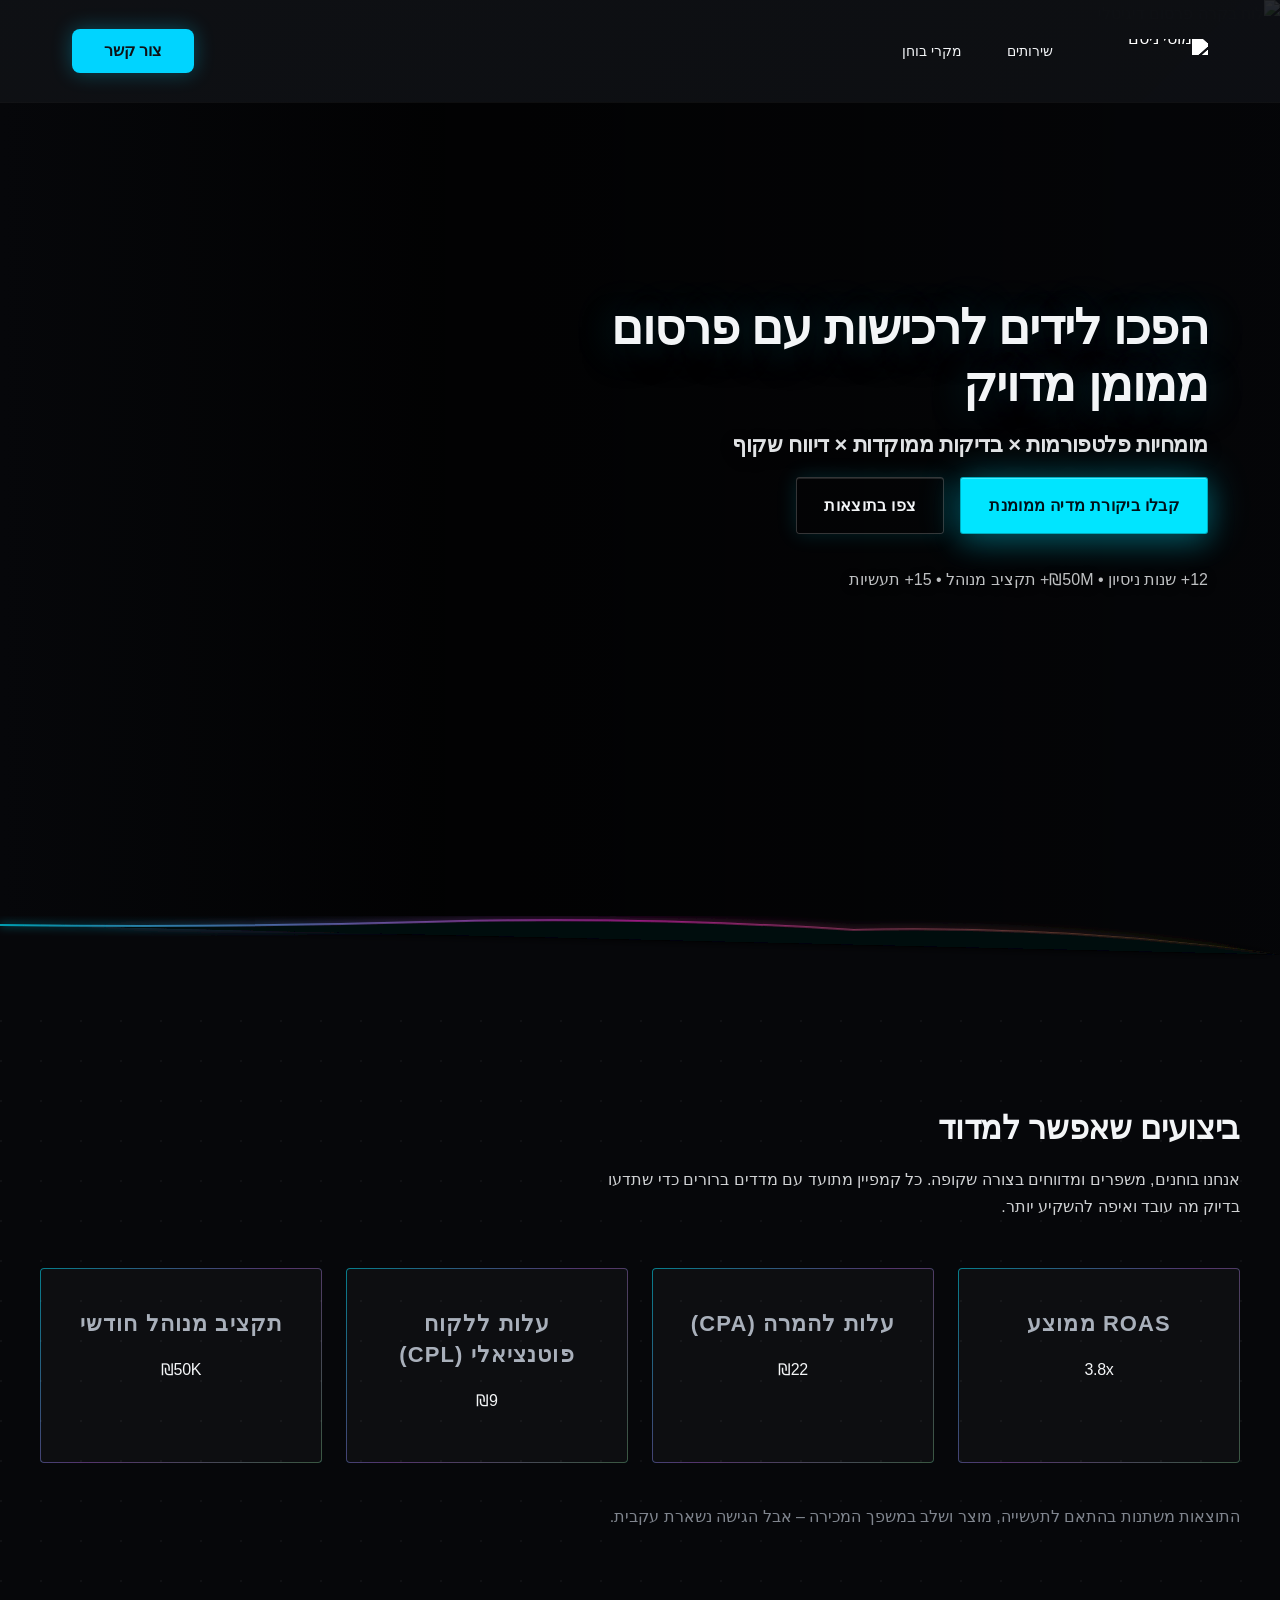
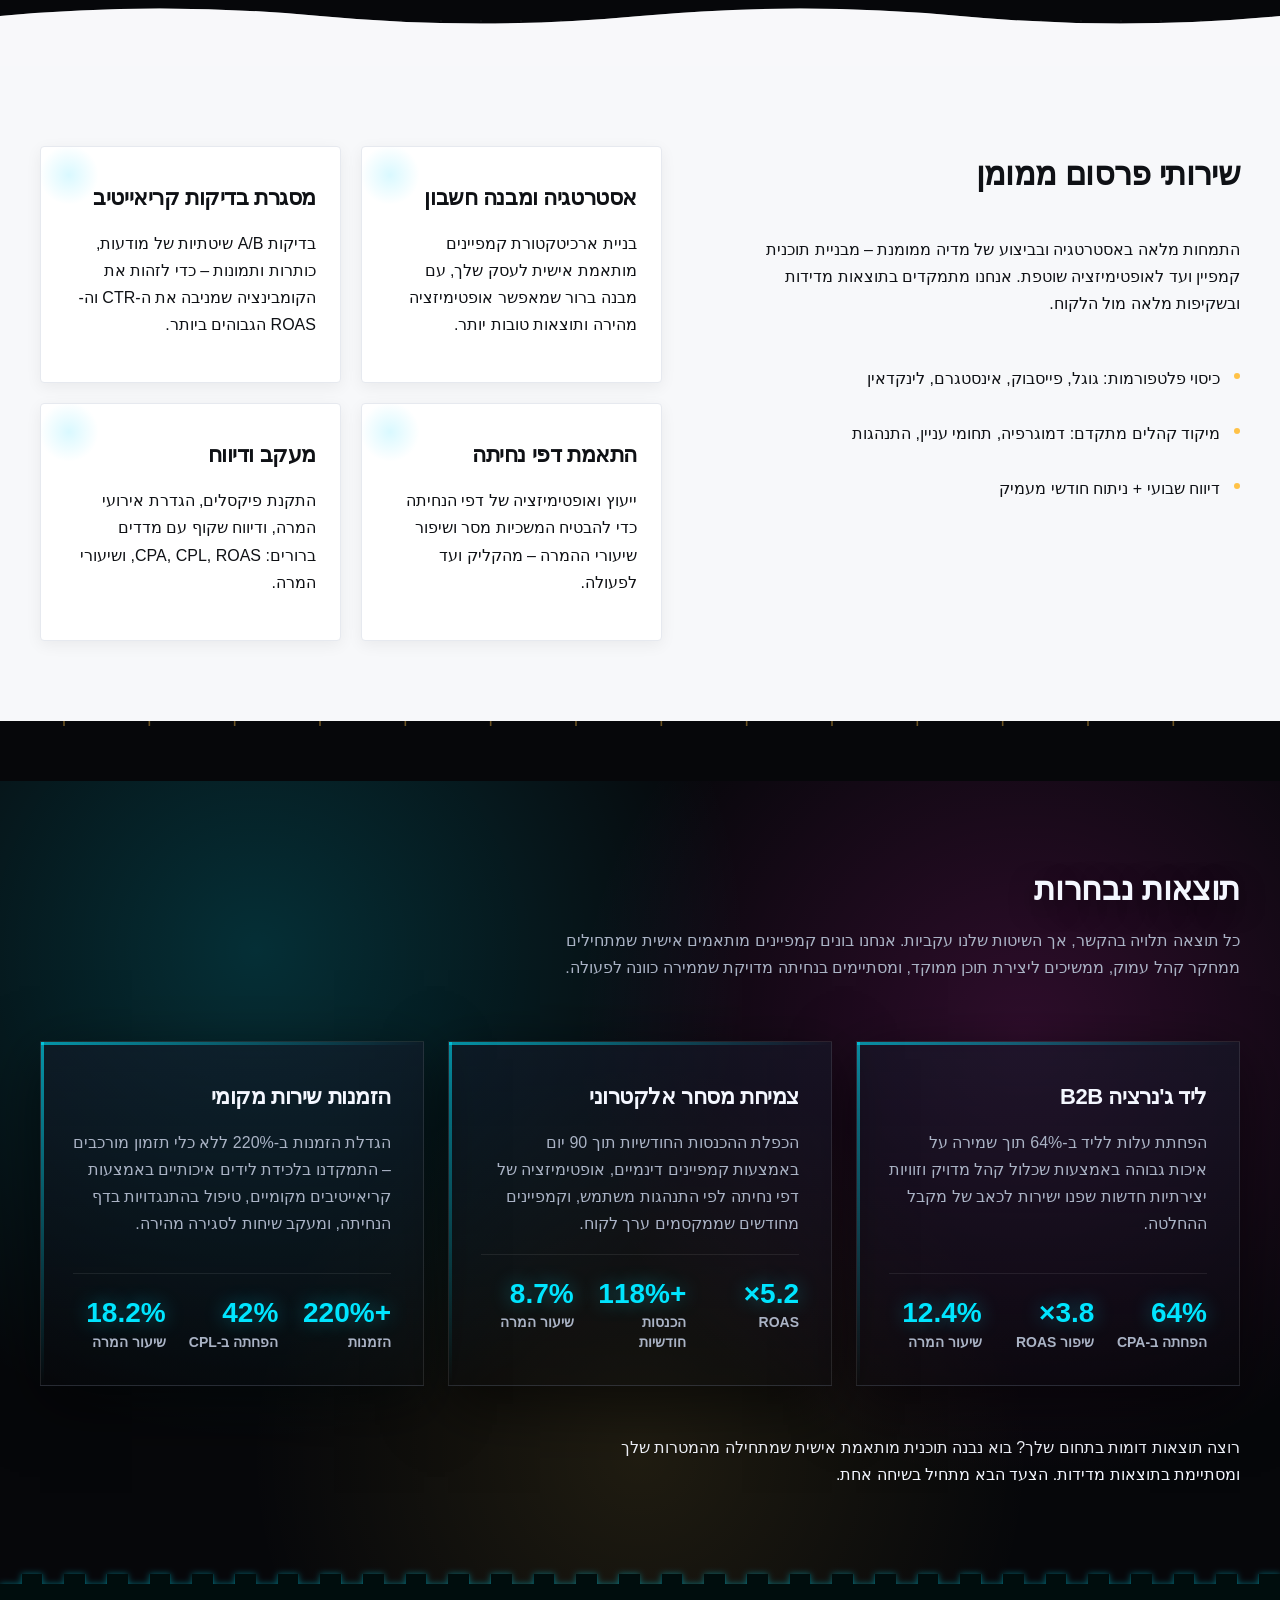
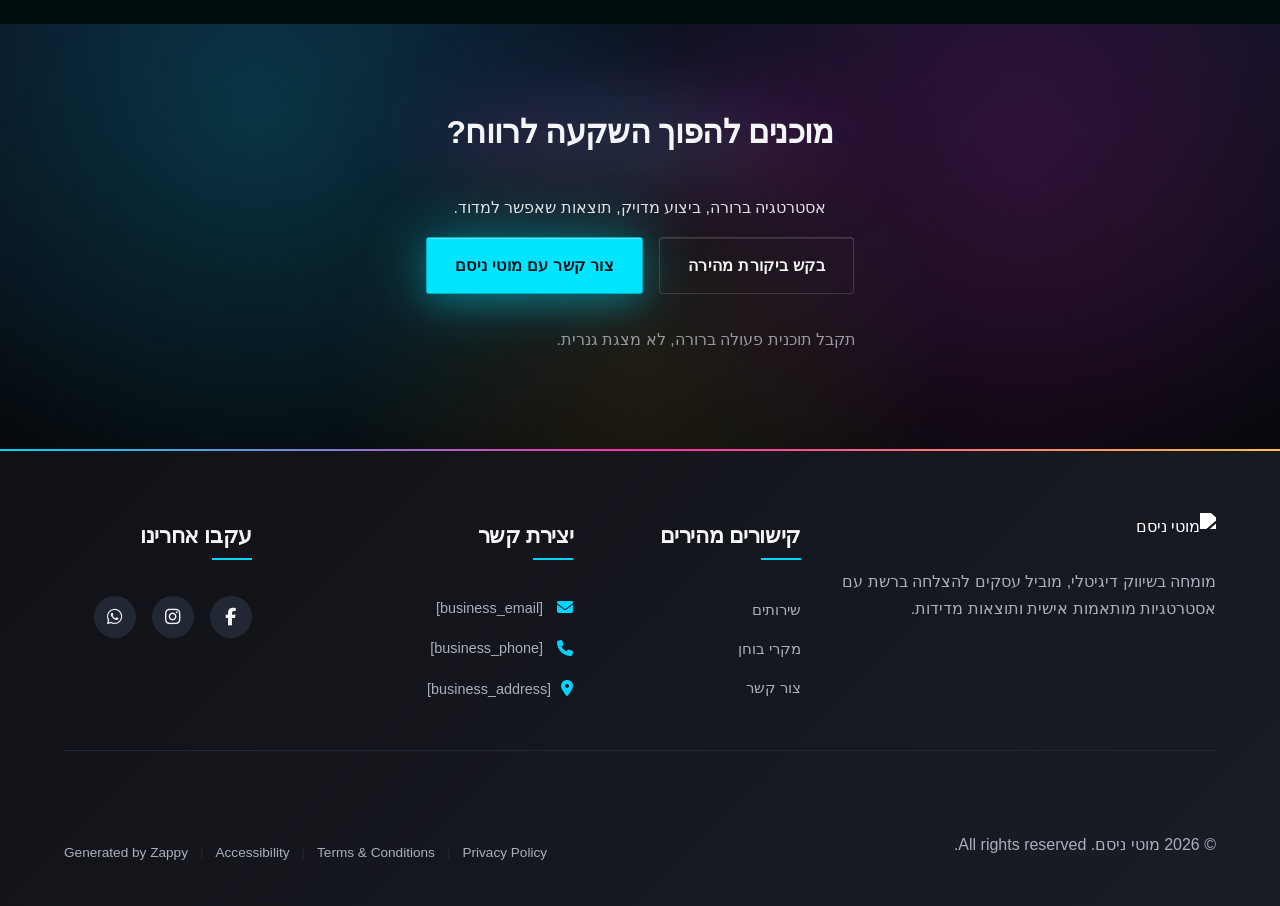
==== index.html @ 0c42daea "Initial website commit" ====
<!DOCTYPE html>
<html lang="he" dir="rtl">
<head>
    <meta charset="UTF-8">
    <meta name="viewport" content="width=device-width, initial-scale=1.0">
    <meta name="robots" content="index, follow">
    <title>פרסום ממומן שמניב תוצאות לעסקים — מוטי ניסם</title>
    <meta name="description" content="מוטי ניסם מתמחה בשירותי פרסום ממומן לעסקים קטנים ובינוניים. קמפיינים דיגיטליים אפקטיביים שמגיעים לקהל היעד שלך ומניבים החזר השקעה מדיד.">
    <meta name="keywords" content="פרסום ממומן לעסקים קטנים ובינוניים, שירותי פרסום ממומן בישראל, עסקים, שיווק דיגיטלי לעסקים, קמפיינים ממומנים">
    
    <!-- Zappy Analytics -->
<script>
(function() {
  'use strict';
  
  // Configuration
  var config = {
    websiteId: 'acfc182a-7763-4c0f-8eba-aeacb9b62d09',
    apiUrl: 'https://api.zappy5.com/api/analytics/track',
    sessionDuration: 30 * 60 * 1000, // 30 minutes
    visitorDuration: 30 * 24 * 60 * 60 * 1000, // 30 days
    trackPageViews: true,
    trackClicks: true,
    trackFormSubmissions: true
  };
  
  // Generate or retrieve persistent visitor ID (30 days)
  function getVisitorId() {
    var visitorKey = 'zappy_visitor_' + config.websiteId;
    var visitor = null;
    
    try {
      visitor = localStorage.getItem(visitorKey);
      if (visitor) {
        var visitorData = JSON.parse(visitor);
        var now = Date.now();
        
        // Check if visitor ID is still valid (30 days)
        if (now - visitorData.created < config.visitorDuration) {
          // Update last seen timestamp
          visitorData.lastSeen = now;
          localStorage.setItem(visitorKey, JSON.stringify(visitorData));
          return visitorData.id;
        }
      }
    } catch (e) {
      console.warn('Zappy Analytics: LocalStorage not available');
    }
    
    // Generate new visitor ID
    var newVisitorId = 'zv_' + Date.now() + '_' + Math.random().toString(36).substr(2, 9);
    
    try {
      localStorage.setItem(visitorKey, JSON.stringify({
        id: newVisitorId,
        created: Date.now(),
        lastSeen: Date.now()
      }));
    } catch (e) {
      // Continue without local storage
    }
    
    return newVisitorId;
  }
  
  // Generate or retrieve session ID (30 minutes)
  function getSessionId() {
    var sessionKey = 'zappy_session_' + config.websiteId;
    var session = null;
    
    try {
      session = sessionStorage.getItem(sessionKey);
      if (session) {
        var sessionData = JSON.parse(session);
        var now = Date.now();
        
        // Check if session is still valid
        if (now - sessionData.timestamp < config.sessionDuration) {
          // Update timestamp
          sessionData.timestamp = now;
          sessionStorage.setItem(sessionKey, JSON.stringify(sessionData));
          return sessionData.id;
        }
      }
    } catch (e) {
      console.warn('Zappy Analytics: SessionStorage not available');
    }
    
    // Generate new session ID
    var newSessionId = 'zs_' + Date.now() + '_' + Math.random().toString(36).substr(2, 9);
    
    try {
      sessionStorage.setItem(sessionKey, JSON.stringify({
        id: newSessionId,
        timestamp: Date.now()
      }));
    } catch (e) {
      // Continue without session storage
    }
    
    return newSessionId;
  }
  
  var visitorId = getVisitorId();
  var sessionId = getSessionId();
  
  // Track an event
  function trackEvent(eventType, data) {
    data = data || {};
    
    var eventData = {
      website_id: config.websiteId,
      event_type: eventType,
      page_path: window.location.pathname,
      referrer: document.referrer || 'direct',
      visitor_id: visitorId,
      session_id: sessionId,
      metadata: data
    };
    
    // Use sendBeacon if available (better for page unload events)
    if (navigator.sendBeacon) {
      var blob = new Blob([JSON.stringify(eventData)], { type: 'application/json' });
      navigator.sendBeacon(config.apiUrl, blob);
    } else {
      // Fallback to fetch
      fetch(config.apiUrl, {
        method: 'POST',
        headers: {
          'Content-Type': 'application/json'
        },
        body: JSON.stringify(eventData),
        keepalive: true
      }).catch(function(error) {
        console.warn('Zappy Analytics: Failed to track event', error);
      });
    }
  }
  
  // Track page view
  if (config.trackPageViews) {
    trackEvent('pageview', {
      title: document.title,
      url: window.location.href
    });
  }
  
  // Track clicks on important elements
  if (config.trackClicks) {
    document.addEventListener('click', function(e) {
      var target = e.target;
      
      // Track button clicks (counted as actions)
      if (target.tagName === 'BUTTON' || target.closest('button')) {
        var button = target.tagName === 'BUTTON' ? target : target.closest('button');
        trackEvent('click', {
          element: 'button',
          text: button.textContent.trim().substring(0, 100),
          id: button.id || null,
          class: button.className || null
        });
      }
      
      // Track link clicks (navigation - not counted as actions)
      else if (target.tagName === 'A' || target.closest('a')) {
        var link = target.tagName === 'A' ? target : target.closest('a');
        trackEvent('navigation', {
          element: 'link',
          text: link.textContent.trim().substring(0, 100),
          href: link.href,
          external: link.hostname !== window.location.hostname
        });
      }
    }, true);
  }
  
  // Track form submissions
  if (config.trackFormSubmissions) {
    document.addEventListener('submit', function(e) {
      var form = e.target;
      
      trackEvent('form_submit', {
        form_id: form.id || null,
        form_name: form.name || null,
        form_action: form.action || null,
        form_method: form.method || 'GET'
      });
    }, true);
  }
  
  // Track time on page (send on page unload)
  var pageLoadTime = Date.now();
  
  window.addEventListener('beforeunload', function() {
    var timeOnPage = Math.floor((Date.now() - pageLoadTime) / 1000); // in seconds
    
    trackEvent('page_unload', {
      time_on_page: timeOnPage,
      page_path: window.location.pathname
    });
  });
  
  // Expose tracking function globally for custom events
  window.zappyAnalytics = {
    track: trackEvent,
    getVisitorId: function() { return visitorId; },
    getSessionId: function() { return sessionId; }
  };
  
})();
</script>
<!-- End Zappy Analytics -->
    <meta property="og:title" content="פרסום ממומן שמניב תוצאות לעסקים — מוטי ניסם">
  <meta property="og:description" content="מוטי ניסם מתמחה בשירותי פרסום ממומן לעסקים קטנים ובינוניים. קמפיינים דיגיטליים אפקטיביים שמגיעים לקהל היעד שלך ומניבים החזר השקעה מדיד.">
  <meta property="og:type" content="website">
  <meta property="og:locale" content="he_IL">
  
  <meta name="twitter:card" content="summary_large_image">
  <meta name="twitter:title" content="פרסום ממומן שמניב תוצאות לעסקים — מוטי ניסם">
  <meta name="twitter:description" content="מוטי ניסם מתמחה בשירותי פרסום ממומן לעסקים קטנים ובינוניים. קמפיינים דיגיטליים אפקטיביים שמגיעים לקהל היעד שלך ומניבים החזר השקעה מדיד.">
  
  <link rel="stylesheet" href="https://cdnjs.cloudflare.com/ajax/libs/font-awesome/6.4.0/css/all.min.css">

    <!-- Favicons -->
    <link rel="icon" type="image/x-icon" href="/assets/favicon.ico">
    <link rel="icon" type="image/png" sizes="16x16" href="/assets/favicon-16x16.png">
    <link rel="icon" type="image/png" sizes="32x32" href="/assets/favicon-32x32.png">
    <link rel="icon" type="image/png" sizes="48x48" href="/assets/favicon-48x48.png">
    <link rel="icon" type="image/png" sizes="192x192" href="/assets/favicon-192x192.png">
    <link rel="icon" type="image/png" sizes="512x512" href="/assets/favicon-512x512.png">
    <link rel="apple-touch-icon" href="/assets/apple-touch-icon.png">
    <!-- Cookie Consent -->
    <link rel="stylesheet" href="https://cdn.jsdelivr.net/npm/vanilla-cookieconsent@3/dist/cookieconsent.css">
    <script src="https://cdn.jsdelivr.net/npm/vanilla-cookieconsent@3/dist/cookieconsent.umd.js"></script>
    <!-- Mickidum Accessibility Toolbar -->
    <script src="https://cdn.jsdelivr.net/gh/mickidum/acc_toolbar/acctoolbar/acctoolbar.min.js"></script>
    <link rel="stylesheet" href="/styles.css">

    <style id="zappy-dropdown-submenu-styles">
      /* ========== DESKTOP DROPDOWN SUBMENU STYLES ========== */
      /* Base styles for dropdown submenus - parent must be positioned */
      .nav-menu li:has(.sub-menu), nav li:has(.sub-menu), .navbar li:has(.sub-menu), #navMenu li:has(.sub-menu) { position: relative; }
      /* Submenu base - hidden by default */
      .nav-menu .sub-menu, nav .sub-menu, .navbar .sub-menu, #navMenu .sub-menu { display: block !important; position: absolute !important; top: 100%; left: 0; min-width: 220px; background: white; border-radius: 8px; box-shadow: 0 8px 25px rgba(0,0,0,0.15); padding: 8px 0; opacity: 0; visibility: hidden; transform: translateY(10px); transition: all 0.3s ease; z-index: 1000; list-style: none; pointer-events: none; }
      /* CRITICAL: Desktop hover styles to show dropdown */
      .nav-menu li:hover > .sub-menu, nav li:hover > .sub-menu, .navbar li:hover > .sub-menu, #navMenu li:hover > .sub-menu { opacity: 1 !important; visibility: visible !important; transform: translateY(0) !important; pointer-events: auto !important; }
      /* Submenu item styling */
      .sub-menu li { list-style: none; margin: 0; padding: 0; }
      .sub-menu a { display: block !important; padding: 10px 16px !important; color: #333 !important; font-weight: 500; text-decoration: none; white-space: nowrap; transition: background-color 0.2s; }
      .sub-menu a:hover { background-color: #f5f5f5; }
      /* RTL (Hebrew/Arabic) dropdown positioning */
      [dir="rtl"] .nav-menu .sub-menu, [dir="rtl"] nav .sub-menu, [dir="rtl"] .navbar .sub-menu, html[lang="he"] .nav-menu .sub-menu, html[lang="he"] nav .sub-menu, html[lang="he"] .navbar .sub-menu, html[lang="ar"] .nav-menu .sub-menu, html[lang="ar"] nav .sub-menu, html[lang="ar"] .navbar .sub-menu { left: auto !important; right: 0 !important; }
      /* Hide empty dropdown menus */
      .sub-menu:empty, .sub-menu:not(:has(li:not(.zappy-hidden-menu-item))), .sub-menu:not(:has(li)) { display: none !important; opacity: 0 !important; visibility: hidden !important; pointer-events: none !important; }
      /* Desktop: show submenu on Menu Group hover */
      li:has(.menu-group-title):hover > .sub-menu { opacity: 1 !important; visibility: visible !important; transform: translateY(0) !important; pointer-events: auto !important; }
      /* Menu Group title styling */
      .nav-menu > li > .menu-group-title, #navMenu > li > .menu-group-title { display: inline-block; padding: 0.5rem 1rem; cursor: default; user-select: none; }
      
      /* ========== MOBILE SUBMENU STYLES ========== */
      @media (max-width: 768px) {
        .nav-menu .sub-menu, nav .sub-menu, .navbar .sub-menu, #navMenu .sub-menu { position: static !important; transform: none !important; box-shadow: none !important; background: transparent !important; max-height: 0; overflow: hidden; opacity: 0; visibility: hidden; transition: max-height 0.3s ease, opacity 0.3s ease; padding: 0 !important; border-radius: 0 !important; }
        .sub-menu.mobile-expanded { max-height: 500px !important; opacity: 1 !important; visibility: visible !important; padding: 8px 0 8px 16px !important; }
        [dir="rtl"] .sub-menu.mobile-expanded, html[lang="he"] .sub-menu.mobile-expanded { padding: 8px 16px 8px 0 !important; }
        /* Disable hover behavior on mobile */
        .nav-menu li:hover > .sub-menu, nav li:hover > .sub-menu, .navbar li:hover > .sub-menu, #navMenu li:hover > .sub-menu { opacity: 0; visibility: hidden; pointer-events: none; }
        .nav-menu li > .sub-menu.mobile-expanded, nav li > .sub-menu.mobile-expanded, .navbar li > .sub-menu.mobile-expanded, #navMenu li > .sub-menu.mobile-expanded { opacity: 1 !important; visibility: visible !important; pointer-events: auto !important; }
        .nav-menu li:has(.sub-menu), nav li:has(.sub-menu), .navbar li:has(.sub-menu), #navMenu li:has(.sub-menu) { display: flex !important; flex-wrap: wrap !important; align-items: center !important; position: relative !important; min-height: 44px !important; }
        .nav-menu li:has(.sub-menu) > a, nav li:has(.sub-menu) > a, .navbar li:has(.sub-menu) > a, #navMenu li:has(.sub-menu) > a { flex: 1 !important; min-width: 0 !important; }
        .nav-menu li:has(.sub-menu) > .menu-group-title, nav li:has(.sub-menu) > .menu-group-title, .navbar li:has(.sub-menu) > .menu-group-title, #navMenu li:has(.sub-menu) > .menu-group-title { flex: 1 !important; min-width: 0 !important; padding: 0 !important; line-height: inherit !important; }
        .nav-menu li:has(.sub-menu) > .sub-menu, nav li:has(.sub-menu) > .sub-menu, .navbar li:has(.sub-menu) > .sub-menu, #navMenu li:has(.sub-menu) > .sub-menu { flex-basis: 100% !important; width: 100% !important; }
        .nav-menu li:has(.sub-menu) > a [class*="chevron"], .nav-menu li:has(.sub-menu) > a [class*="arrow"], .nav-menu li:has(.sub-menu) > a .fa-chevron-down, .nav-menu li:has(.sub-menu) > a .fa-angle-down, nav li:has(.sub-menu) > a [class*="chevron"], nav li:has(.sub-menu) > a [class*="arrow"], #navMenu li:has(.sub-menu) > a [class*="chevron"], #navMenu li:has(.sub-menu) > a [class*="arrow"] { display: none !important; visibility: hidden !important; }
        .mobile-submenu-toggle { display: flex !important; align-items: center !important; justify-content: center !important; width: 44px !important; height: auto !important; background: transparent !important; border: none !important; cursor: pointer !important; color: var(--text-dark) !important; position: static !important; flex-shrink: 0 !important; align-self: stretch !important; z-index: 2 !important; padding: 0 !important; margin: 0 !important; }
        .mobile-submenu-toggle::after { content: '' !important; width: 0 !important; height: 0 !important; border-left: 6px solid transparent !important; border-right: 6px solid transparent !important; border-top: 7px solid currentColor !important; transition: transform 0.3s ease !important; }
        .mobile-submenu-toggle.expanded::after { transform: rotate(180deg) !important; }
        .sub-menu a { padding: 10px 0 !important; display: block !important; color: var(--text-dark) !important; }
        .navbar .sub-menu li a, nav.navbar .sub-menu li a, .zappy-products-dropdown .sub-menu a { color: var(--text-dark) !important; }
      }
      @media (min-width: 769px) { .mobile-submenu-toggle { display: none !important; } }
    </style>

    <style id="zappy-widget-visibility">
      #mic-access-tool-general-button, .mic-access-tool-general-button,
      #mic-init-access-tool .mic-access-tool-general-button, #mic-init-access-tool #mic-access-tool-general-button,
      ._access-icon, #mic-access-tool-box, .mic-access-tool-box,
      #mic-init-access-tool #mic-access-tool-box, div[id*="mic-access-tool-box"], ._access-menu {
        display: none !important; visibility: hidden !important; opacity: 0 !important; pointer-events: none !important;
      }
    </style>
</head>
<body>

  <nav class="navbar" dir="rtl">
  <button class="mobile-toggle" id="mobileToggle" aria-label="Menu">
    <svg class="hamburger-icon" width="24" height="24" viewbox="0 0 24 24" fill="none">
      <path d="M3 12h18M3 6h18M3 18h18" stroke="currentColor" stroke-width="2" stroke-linecap="round"></path>
    </svg>
    <svg class="close-icon" width="24" height="24" viewbox="0 0 24 24" fill="none" style="display:none;">
      <path d="M18 6L6 18M6 6l12 12" stroke="currentColor" stroke-width="2" stroke-linecap="round"></path>
    </svg>
  </button>
  
  <button class="phone-header-btn" aria-label="Call">
    <svg width="20" height="20" viewbox="0 0 24 24" fill="currentColor">
      <path d="M22 16.92v3a2 2 0 0 1-2.18 2 19.79 19.79 0 0 1-8.63-3.07 19.5 19.5 0 0 1-6-6 19.79 19.79 0 0 1-3.07-8.67A2 2 0 0 1 4.11 2h3a2 2 0 0 1 2 1.72 12.84 12.84 0 0 0 .7 2.81 2 2 0 0 1-.45 2.11L8.09 9.91a16 16 0 0 0 6 6l1.27-1.27a2 2 0 0 1 2.11-.45 12.84 12.84 0 0 0 2.81.7A2 2 0 0 1 22 16.92z"></path>
    </svg>
  </button>
  
  <div class="nav-container">
    <div class="nav-brand">
      <a href="/" class="logo-link">
        <img src="/assets/business-logo.webp" alt="מוטי ניסם" class="logo">
      </a>
    </div>
    
    <ul class="nav-menu" id="navMenu"><li><a href="/services">שירותים</a></li><li><a href="/case-studies">מקרי בוחן</a></li></ul>
    
    <div class="nav-cta-container">
      <a href="/contact" class="nav-cta-btn">צור קשר</a>
    </div>
  </div>
</nav>
  
  <main>
    <section class="index-hero-section" data-layout-spec="בית-hero" data-hero-type="fullscreen-scrim">
  <!-- Background Image Layer -->
  <img data-hero-bg="true" data-placeholder="index-hero-bg" data-context="Cinematic macro shot of digital advertising dashboards with blurred chart lines and performance metrics, dark moody lighting with subtle neon cyan and magenta accents, film grain texture, professional analytics interface in soft focus, dramatic depth of field, high-tech marketing workspace atmosphere" data-preserve-bg="0" width="1920" height="1080" src="/assets/site-index-hero-bg.webp" alt="לוח בקרה פרסום דיגיטלי" class="index-hero-bg">
  
  <!-- Gradient Scrim Overlay -->
  <div class="index-hero-scrim" aria-hidden="true"></div>
  
  <!-- Content Overlay Group -->
  <div class="index-hero-content">
    <div class="index-hero-container">
      <h1 class="index-hero-headline">הפכו לידים לרכישות עם פרסום ממומן מדויק</h1>
      <h3 class="index-hero-subtitle">מומחיות פלטפורמות × בדיקות ממוקדות × דיווח שקוף</h3>
      
      <div class="index-hero-cta-row">
        <a href="/contact" class="index-hero-btn-primary">קבלו ביקורת מדיה ממומנת</a>
        <a href="/case-studies" class="index-hero-btn-secondary">צפו בתוצאות</a>
      </div>
      
      <p class="index-hero-proof">12+ שנות ניסיון • ₪50M+ תקציב מנוהל • 15+ תעשיות</p>
    </div>
  </div>
  
  <!-- Bottom Diagonal Neon Cut Divider -->
  <div class="index-hero-divider-wrapper">
    <svg data-no-icon-edit="true" aria-hidden="true" viewbox="0 0 1200 120" preserveaspectratio="none" xmlns="http://www.w3.org/2000/svg">
      <defs>
        <linearGradient id="index-hero-divider-gradient" x1="0%" y1="0%" x2="100%" y2="0%">
          <stop offset="0%" style="stop-color:#00E5FF;stop-opacity:0.65"></stop>
          <stop offset="50%" style="stop-color:#FF2BD6;stop-opacity:0.45"></stop>
          <stop offset="100%" style="stop-color:rgba(255,210,74,0);stop-"></stop>
        </linearGradient>
        <filter id="index-hero-divider-glow">
          <feGaussianBlur stddeviation="4" result="coloredBlur"></feGaussianBlur>
          <feMerge>
            <feMergeNode in="coloredBlur"></feMergeNode>
            <feMergeNode in="SourceGraphic"></feMergeNode>
          </feMerge>
        </filter>
      </defs>
      <path d="M0,120 L0,25 Q200,28 400,22 T800,30 Q1000,25 1200,55 L1200,120 Z" fill="#06070A"></path>
      <path d="M0,25 Q200,28 400,22 T800,30 Q1000,25 1200,55" stroke="url(#index-hero-divider-gradient)" stroke-width="2" fill="#06070A" filter="url(#index-hero-divider-glow)"></path>
    </svg>
  </div>
</section>

<section class="index-stats-section" data-layout-spec="בית-stats">
  <div class="index-stats-section__container">
    <div class="index-stats-section__intro">
      <h2 class="index-stats-section__title">ביצועים שאפשר למדוד</h2>
      <p class="index-stats-section__intro-text">אנחנו בוחנים, משפרים ומדווחים בצורה שקופה. כל קמפיין מתועד עם מדדים ברורים כדי שתדעו בדיוק מה עובד ואיפה להשקיע יותר.</p>
    </div>

    <div class="index-stats-section__metrics-grid">
      <div class="index-stats-section__metric-card">
        <h3 class="index-stats-section__metric-label">ROAS ממוצע</h3>
        <p class="index-stats-section__metric-value">3.8x</p>
      </div>
      <div class="index-stats-section__metric-card">
        <h3 class="index-stats-section__metric-label">עלות להמרה (CPA)</h3>
        <p class="index-stats-section__metric-value">₪22</p>
      </div>
      <div class="index-stats-section__metric-card">
        <h3 class="index-stats-section__metric-label">עלות ללקוח פוטנציאלי (CPL)</h3>
        <p class="index-stats-section__metric-value">₪9</p>
      </div>
      <div class="index-stats-section__metric-card">
        <h3 class="index-stats-section__metric-label">תקציב מנוהל חודשי</h3>
        <p class="index-stats-section__metric-value">₪50K</p>
      </div>
    </div>

    <p class="index-stats-section__disclaimer">התוצאות משתנות בהתאם לתעשייה, מוצר ושלב במשפך המכירה – אבל הגישה נשארת עקבית.</p>
  </div>

  <div class="index-stats-section__divider-wrapper">
    <svg data-no-icon-edit="true" aria-hidden="true" viewbox="0 0 1200 100" preserveaspectratio="none" xmlns="http://www.w3.org/2000/svg">
      <defs>
        <linearGradient id="stats-wave-glow" x1="0%" y1="0%" x2="100%" y2="0%">
          <stop offset="0%" style="stop-color:#00E5FF;stop-opacity:0.25"></stop>
          <stop offset="50%" style="stop-color:#FF2BD6;stop-opacity:0.20"></stop>
          <stop offset="100%" style="stop-color:#00E5FF;stop-opacity:0.25"></stop>
        </linearGradient>
      </defs>
      <path d="M0,100 L0,50 Q150,35 300,50 T600,50 Q750,35 900,50 T1200,50 L1200,100 Z" fill="var(--bg-light)"></path>
      <path d="M0,100 L0,50 Q150,35 300,50 T600,50 Q750,35 900,50 T1200,50 L1200,100 Z" fill="var(--bg-light)" opacity="0.4"></path>
    </svg>
  </div>
</section>

<section class="index-services-section" data-layout-spec="בית-services">
  <div class="index-services-container">
    <div class="index-services-content">
      <h2 class="index-services-title">שירותי פרסום ממומן</h2>
      <p class="index-services-intro">התמחות מלאה באסטרטגיה ובביצוע של מדיה ממומנת – מבניית תוכנית קמפיין ועד לאופטימיזציה שוטפת. אנחנו מתמקדים בתוצאות מדידות ובשקיפות מלאה מול הלקוח.</p>
      <div class="index-services-includes">
        <p class="index-services-include-item">כיסוי פלטפורמות: גוגל, פייסבוק, אינסטגרם, לינקדאין</p>
        <p class="index-services-include-item">מיקוד קהלים מתקדם: דמוגרפיה, תחומי עניין, התנהגות</p>
        <p class="index-services-include-item">דיווח שבועי + ניתוח חודשי מעמיק</p>
      </div>
    </div>
    <div class="index-services-cards">
      <div class="index-services-card">
        <h3 class="index-services-card-title">אסטרטגיה ומבנה חשבון</h3>
        <p class="index-services-card-text">בניית ארכיטקטורת קמפיינים מותאמת אישית לעסק שלך, עם מבנה ברור שמאפשר אופטימיזציה מהירה ותוצאות טובות יותר.</p>
      </div>
      <div class="index-services-card">
        <h3 class="index-services-card-title">מסגרת בדיקות קריאייטיב</h3>
        <p class="index-services-card-text">בדיקות A/B שיטתיות של מודעות, כותרות ותמונות – כדי לזהות את הקומבינציה שמניבה את ה-CTR וה-ROAS הגבוהים ביותר.</p>
      </div>
      <div class="index-services-card">
        <h3 class="index-services-card-title">התאמת דפי נחיתה</h3>
        <p class="index-services-card-text">ייעוץ ואופטימיזציה של דפי הנחיתה כדי להבטיח המשכיות מסר ושיפור שיעורי ההמרה – מהקליק ועד לפעולה.</p>
      </div>
      <div class="index-services-card">
        <h3 class="index-services-card-title">מעקב ודיווח</h3>
        <p class="index-services-card-text">התקנת פיקסלים, הגדרת אירועי המרה, ודיווח שקוף עם מדדים ברורים: CPA, CPL, ROAS, ושיעורי המרה.</p>
      </div>
    </div>
  </div>
  <div class="index-services-divider-wrapper">
    <svg data-no-icon-edit="true" aria-hidden="true" viewbox="0 0 1200 120" preserveaspectratio="none" xmlns="http://www.w3.org/2000/svg">
      <defs>
        <linearGradient id="index-services-gradient" x1="0%" y1="0%" x2="0%" y2="100%">
          <stop offset="0%" style="stop-color:#F7F8FA;stop-opacity:1"></stop>
          <stop offset="100%" style="stop-color:#0F1115;stop-opacity:1"></stop>
        </linearGradient>
      </defs>
      <path d="M0,120 L0,60 L1200,60 L1200,120 Z" fill="#06070A"></path>
      <g opacity="0.4">
        <line x1="60" y1="60" x2="60" y2="65" stroke="#FFC247" stroke-width="1.5"></line>
        <line x1="140" y1="60" x2="140" y2="65" stroke="#FFC247" stroke-width="1.5"></line>
        <line x1="220" y1="60" x2="220" y2="65" stroke="#FFC247" stroke-width="1.5"></line>
        <line x1="300" y1="60" x2="300" y2="65" stroke="#FFC247" stroke-width="1.5"></line>
        <line x1="380" y1="60" x2="380" y2="65" stroke="#FFC247" stroke-width="1.5"></line>
        <line x1="460" y1="60" x2="460" y2="65" stroke="#FFC247" stroke-width="1.5"></line>
        <line x1="540" y1="60" x2="540" y2="65" stroke="#FFC247" stroke-width="1.5"></line>
        <line x1="620" y1="60" x2="620" y2="65" stroke="#FFC247" stroke-width="1.5"></line>
        <line x1="700" y1="60" x2="700" y2="65" stroke="#FFC247" stroke-width="1.5"></line>
        <line x1="780" y1="60" x2="780" y2="65" stroke="#FFC247" stroke-width="1.5"></line>
        <line x1="860" y1="60" x2="860" y2="65" stroke="#FFC247" stroke-width="1.5"></line>
        <line x1="940" y1="60" x2="940" y2="65" stroke="#FFC247" stroke-width="1.5"></line>
        <line x1="1020" y1="60" x2="1020" y2="65" stroke="#FFC247" stroke-width="1.5"></line>
        <line x1="1100" y1="60" x2="1100" y2="65" stroke="#FFC247" stroke-width="1.5"></line>
      </g>
    </svg>
  </div>
</section>

<section class="index-case-studies-section" data-layout-spec="בית-case-studies">
  <div class="index-case-studies-container">
    <div class="index-case-studies-header">
      <h2>תוצאות נבחרות</h2>
      <p>כל תוצאה תלויה בהקשר, אך השיטות שלנו עקביות. אנחנו בונים קמפיינים מותאמים אישית שמתחילים ממחקר קהל עמוק, ממשיכים ליצירת תוכן ממוקד, ומסתיימים בנחיתה מדויקת שממירה כוונה לפעולה.</p>
    </div>

    <div class="index-case-studies-grid">
      <article class="index-case-study-card">
        <h3>ליד ג'נרציה B2B</h3>
        <p>הפחתת עלות לליד ב-64% תוך שמירה על איכות גבוהה באמצעות שכלול קהל מדויק וזוויות יצירתיות חדשות שפנו ישירות לכאב של מקבל ההחלטה.</p>
        <div class="index-case-study-metrics">
          <div class="index-case-study-metric">
            <span class="index-case-study-metric-value">64%</span>
            <span class="index-case-study-metric-label">הפחתה ב-CPA</span>
          </div>
          <div class="index-case-study-metric">
            <span class="index-case-study-metric-value">3.8×</span>
            <span class="index-case-study-metric-label">שיפור ROAS</span>
          </div>
          <div class="index-case-study-metric">
            <span class="index-case-study-metric-value">12.4%</span>
            <span class="index-case-study-metric-label">שיעור המרה</span>
          </div>
        </div>
      </article>

      <article class="index-case-study-card">
        <h3>צמיחת מסחר אלקטרוני</h3>
        <p>הכפלת ההכנסות החודשיות תוך 90 יום באמצעות קמפיינים דינמיים, אופטימיזציה של דפי נחיתה לפי התנהגות משתמש, וקמפיינים מחודשים שממקסמים ערך לקוח.</p>
        <div class="index-case-study-metrics">
          <div class="index-case-study-metric">
            <span class="index-case-study-metric-value">5.2×</span>
            <span class="index-case-study-metric-label">ROAS</span>
          </div>
          <div class="index-case-study-metric">
            <span class="index-case-study-metric-value">+118%</span>
            <span class="index-case-study-metric-label">הכנסות חודשיות</span>
          </div>
          <div class="index-case-study-metric">
            <span class="index-case-study-metric-value">8.7%</span>
            <span class="index-case-study-metric-label">שיעור המרה</span>
          </div>
        </div>
      </article>

      <article class="index-case-study-card">
        <h3>הזמנות שירות מקומי</h3>
        <p>הגדלת הזמנות ב-220% ללא כלי תזמון מורכבים – התמקדנו בלכידת לידים איכותיים באמצעות קריאייטיבים מקומיים, טיפול בהתנגדויות בדף הנחיתה, ומעקב שיחות לסגירה מהירה.</p>
        <div class="index-case-study-metrics">
          <div class="index-case-study-metric">
            <span class="index-case-study-metric-value">+220%</span>
            <span class="index-case-study-metric-label">הזמנות</span>
          </div>
          <div class="index-case-study-metric">
            <span class="index-case-study-metric-value">42%</span>
            <span class="index-case-study-metric-label">הפחתה ב-CPL</span>
          </div>
          <div class="index-case-study-metric">
            <span class="index-case-study-metric-value">18.2%</span>
            <span class="index-case-study-metric-label">שיעור המרה</span>
          </div>
        </div>
      </article>
    </div>

    <div class="index-case-studies-footer">
      <p>רוצה תוצאות דומות בתחום שלך? בוא נבנה תוכנית מותאמת אישית שמתחילה מהמטרות שלך ומסתיימת בתוצאות מדידות. הצעד הבא מתחיל בשיחה אחת.</p>
    </div>
  </div>

  <div class="index-case-studies-divider-wrapper">
    <svg data-no-icon-edit="true" aria-hidden="true" viewbox="0 0 1200 60" preserveaspectratio="none" xmlns="http://www.w3.org/2000/svg">
      <defs>
        <filter id="cyan-glow-case-studies" x="-50%" y="-50%" width="200%" height="200%">
          <feGaussianBlur in="SourceGraphic" stddeviation="3" result="blur"></feGaussianBlur>
          <feFlood flood-color="#00E5FF" flood-opacity="0.4"></feFlood>
          <feComposite in2="blur" operator="in" result="glow"></feComposite>
          <feMerge>
            <feMergeNode in="glow"></feMergeNode>
            <feMergeNode in="SourceGraphic"></feMergeNode>
          </feMerge>
        </filter>
      </defs>
      <path d="M0,60 L0,20 L20,20 L20,10 L40,10 L40,20 L60,20 L60,10 L80,10 L80,20 L100,20 L100,10 L120,10 L120,20 L140,20 L140,10 L160,10 L160,20 L180,20 L180,10 L200,10 L200,20 L220,20 L220,10 L240,10 L240,20 L260,20 L260,10 L280,10 L280,20 L300,20 L300,10 L320,10 L320,20 L340,20 L340,10 L360,10 L360,20 L380,20 L380,10 L400,10 L400,20 L420,20 L420,10 L440,10 L440,20 L460,20 L460,10 L480,10 L480,20 L500,20 L500,10 L520,10 L520,20 L540,20 L540,10 L560,10 L560,20 L580,20 L580,10 L600,10 L600,20 L620,20 L620,10 L640,10 L640,20 L660,20 L660,10 L680,10 L680,20 L700,20 L700,10 L720,10 L720,20 L740,20 L740,10 L760,10 L760,20 L780,20 L780,10 L800,10 L800,20 L820,20 L820,10 L840,10 L840,20 L860,20 L860,10 L880,10 L880,20 L900,20 L900,10 L920,10 L920,20 L940,20 L940,10 L960,10 L960,20 L980,20 L980,10 L1000,10 L1000,20 L1020,20 L1020,10 L1040,10 L1040,20 L1060,20 L1060,10 L1080,10 L1080,20 L1100,20 L1100,10 L1120,10 L1120,20 L1140,20 L1140,10 L1160,10 L1160,20 L1180,20 L1180,10 L1200,10 L1200,60 Z" fill="#06070A" filter="url(#cyan-glow-case-studies)"></path>
    </svg>
  </div>
</section>

<section class="index-cta-section" data-layout-spec="בית-cta">
  <div class="index-cta-container">
    <div class="index-cta-glow-wrapper">
      <h2 class="index-cta-title">מוכנים להפוך השקעה לרווח?</h2>
    </div>
    <p class="index-cta-subtitle">אסטרטגיה ברורה, ביצוע מדויק, תוצאות שאפשר למדוד.</p>
    <div class="index-cta-buttons">
      <a href="/contact" class="index-cta-btn index-cta-btn-primary">צור קשר עם מוטי ניסם</a>
      <a href="/contact" class="index-cta-btn index-cta-btn-secondary">בקש ביקורת מהירה</a>
    </div>
    <p class="index-cta-reassurance">תקבל תוכנית פעולה ברורה, לא מצגת גנרית.</p>
  </div>
</section>
  </main>
  
  <footer class="site-footer">
  <div class="footer-container">
    <div class="footer-top">
      <div class="footer-column footer-about">
        <img src="/assets/business-logo.webp" alt="מוטי ניסם" class="logo">
        <p class="footer-description">מומחה בשיווק דיגיטלי, מוביל עסקים להצלחה ברשת עם אסטרטגיות מותאמות אישית ותוצאות מדידות.</p>
      </div>
      
      <div class="footer-column footer-links">
        <h3 class="footer-heading">קישורים מהירים</h3>
        <ul class="footer-nav">
          <li><a href="/services">שירותים</a></li>
          <li><a href="/case-studies">מקרי בוחן</a></li>
          <li><a href="/contact">צור קשר</a></li>
        </ul>
      </div>
      
      <div class="footer-column footer-contact">
        <h3 class="footer-heading">יצירת קשר</h3>
        <ul class="contact-list">
          <li>
            <i class="fas fa-envelope"></i>
            <a href="mailto:[business_email]">[business_email]</a>
          </li>
          <li>
            <i class="fas fa-phone"></i>
            <a href="tel:[business_phone]">[business_phone]</a>
          </li>
          <li><a href="/"><i class="fas fa-map-marker-alt"></i>
            <span>[business_address]</span></a></li>
        </ul>
      </div>
      
      <div class="footer-column footer-social">
        <h3 class="footer-heading">עקבו אחרינו</h3>
        <div class="social-links">
          <a href="[facebook_handle]" aria-label="Facebook" target="_blank" rel="noopener noreferrer">
            <i class="fab fa-facebook-f"></i>
          </a>
          <a href="[instagram_handle]" aria-label="Instagram" target="_blank" rel="noopener noreferrer">
            <i class="fab fa-instagram"></i>
          </a>
          <a href="[whatsapp_handle]" aria-label="WhatsApp" target="_blank" rel="noopener noreferrer">
            <i class="fab fa-whatsapp"></i>
          </a>
        </div>
      </div>
    </div>
    
    <div class="footer-bottom">
      <div class="footer-bottom-content">
        <p class="copyright">© 2026 מוטי ניסם. All rights reserved.</p>
        <div class="footer-bottom-links">
          <a href="/privacy">Privacy Policy</a>
          <span class="separator">|</span>
          <a href="/terms">Terms &amp; Conditions</a>
          <span class="separator">|</span>
          <a href="/accessibility">Accessibility</a>
          <span class="separator">|</span>
          <a href="https://zappy5.com" target="_blank" class="zappy-attribution">Generated by Zappy</a>
        </div>
      </div>
    </div>
  </div>
</footer>
  
  <a href="https://wa.me/[whatsapp_handle]" class="whatsapp-float" aria-label="WhatsApp">
    <i class="fab fa-whatsapp"></i>
  </a>
  
  <div data-integration="accessibility:toolbar"></div>

    <script src="/script.js"></script>

    <script id="zappy-mobile-submenu-script">
    (function() {
      function initMobileSubmenuToggles() {
        if (window.innerWidth > 768) {
          document.querySelectorAll('.mobile-submenu-toggle').forEach(function(btn) { btn.remove(); });
          document.querySelectorAll('.sub-menu.mobile-expanded').forEach(function(menu) { menu.classList.remove('mobile-expanded'); });
          return;
        }
        var items = document.querySelectorAll('.nav-menu li:has(.sub-menu), nav li:has(.sub-menu), .navbar li:has(.sub-menu), #navMenu li:has(.sub-menu)');
        items.forEach(function(li) {
          if (li.querySelector('.mobile-submenu-toggle')) return;
          var submenu = li.querySelector('.sub-menu');
          var parentLink = li.querySelector(':scope > a');
          if (!submenu || !parentLink) return;
          var toggleBtn = document.createElement('button');
          toggleBtn.className = 'mobile-submenu-toggle';
          toggleBtn.setAttribute('aria-label', 'Toggle submenu');
          toggleBtn.setAttribute('type', 'button');
          parentLink.insertAdjacentElement('afterend', toggleBtn);
          toggleBtn.addEventListener('click', function(e) {
            e.preventDefault(); e.stopPropagation();
            document.querySelectorAll('.sub-menu.mobile-expanded').forEach(function(menu) {
              if (menu !== submenu) { menu.classList.remove('mobile-expanded'); var t = menu.parentElement.querySelector('.mobile-submenu-toggle'); if(t) t.classList.remove('expanded'); }
            });
            submenu.classList.toggle('mobile-expanded');
            toggleBtn.classList.toggle('expanded');
          });
        });
      }
      if (document.readyState === 'loading') { document.addEventListener('DOMContentLoaded', initMobileSubmenuToggles); }
      else { initMobileSubmenuToggles(); }
      var resizeTimer; window.addEventListener('resize', function() { clearTimeout(resizeTimer); resizeTimer = setTimeout(initMobileSubmenuToggles, 250); });
      // Re-initialize when mobile menu becomes visible (MutationObserver)
      var observer = new MutationObserver(function(mutations) {
        mutations.forEach(function(mutation) {
          if (mutation.type === 'attributes') {
            var target = mutation.target;
            if (target.classList && (target.classList.contains('active') || target.classList.contains('open'))) {
              setTimeout(initMobileSubmenuToggles, 100);
            }
          }
        });
      });
      setTimeout(function() {
        document.querySelectorAll('.mobile-menu, .nav-menu, #navMenu, nav').forEach(function(menu) {
          observer.observe(menu, { attributes: true, attributeFilter: ['class', 'style'] });
        });
      }, 500);
    })();
    </script>

    <script id="zappy-navbar-scroll-effect">
    (function(){var nb=document.querySelector('nav.navbar,.navbar:not(.zappy-catalog-menu)');var cm=document.querySelector('.zappy-catalog-menu');if(!nb)return;var fb='rgba(15,17,21,0.85)';var th=60;nb.style.transition='background 0.3s ease,backdrop-filter 0.3s ease,-webkit-backdrop-filter 0.3s ease,box-shadow 0.3s ease';if(cm)cm.style.transition='background 0.3s ease,backdrop-filter 0.3s ease,-webkit-backdrop-filter 0.3s ease';function onS(){var y=window.scrollY||window.pageYOffset;if(y>th){nb.style.background=fb;nb.style.backdropFilter='blur(12px)';nb.style.webkitBackdropFilter='blur(12px)';nb.style.boxShadow='0 2px 16px rgba(0,0,0,0.12)';if(cm){cm.style.background=fb;cm.style.backdropFilter='blur(12px)';cm.style.webkitBackdropFilter='blur(12px)';}}else{nb.style.background='transparent';nb.style.backdropFilter='none';nb.style.webkitBackdropFilter='none';nb.style.boxShadow='none';if(cm){cm.style.background='transparent';cm.style.backdropFilter='none';cm.style.webkitBackdropFilter='none';}}}window.addEventListener('scroll',onS,{passive:true});onS();})();
    </script>
</body>
</html>
---- styles.css ----
/* Self-hosted fonts (Inter + Rubik for multi-language support) */

/* Inter font (English / LTR languages) */
@font-face {
  font-family: 'Inter';
  font-style: normal;
  font-weight: 400;
  font-display: swap;
  src: url('assets/fonts/Inter-Regular.woff2') format('woff2');
}

@font-face {
  font-family: 'Inter';
  font-style: normal;
  font-weight: 500;
  font-display: swap;
  src: url('assets/fonts/Inter-Medium.woff2') format('woff2');
}

@font-face {
  font-family: 'Inter';
  font-style: normal;
  font-weight: 600;
  font-display: swap;
  src: url('assets/fonts/Inter-SemiBold.woff2') format('woff2');
}

@font-face {
  font-family: 'Inter';
  font-style: normal;
  font-weight: 700;
  font-display: swap;
  src: url('assets/fonts/Inter-Bold.woff2') format('woff2');
}

/* Rubik font (Hebrew / RTL languages) */
@font-face {
  font-family: 'Rubik';
  font-style: normal;
  font-weight: 400;
  font-display: swap;
  src: url('assets/fonts/Rubik-Regular.woff2') format('woff2');
}

@font-face {
  font-family: 'Rubik';
  font-style: normal;
  font-weight: 500;
  font-display: swap;
  src: url('assets/fonts/Rubik-Medium.woff2') format('woff2');
}

@font-face {
  font-family: 'Rubik';
  font-style: normal;
  font-weight: 600;
  font-display: swap;
  src: url('assets/fonts/Rubik-SemiBold.woff2') format('woff2');
}

@font-face {
  font-family: 'Rubik';
  font-style: normal;
  font-weight: 700;
  font-display: swap;
  src: url('assets/fonts/Rubik-Bold.woff2') format('woff2');
}


/* Self-hosted fonts (Inter + Rubik for multi-language support) */

/* Inter font (English / LTR languages) */
@font-face {
  font-family: 'Inter';
  font-style: normal;
  font-weight: 400;
  font-display: swap;
  src: url('assets/fonts/Inter-Regular.woff2') format('woff2');
}

@font-face {
  font-family: 'Inter';
  font-style: normal;
  font-weight: 500;
  font-display: swap;
  src: url('assets/fonts/Inter-Medium.woff2') format('woff2');
}

@font-face {
  font-family: 'Inter';
  font-style: normal;
  font-weight: 600;
  font-display: swap;
  src: url('assets/fonts/Inter-SemiBold.woff2') format('woff2');
}

@font-face {
  font-family: 'Inter';
  font-style: normal;
  font-weight: 700;
  font-display: swap;
  src: url('assets/fonts/Inter-Bold.woff2') format('woff2');
}

/* Rubik font (Hebrew / RTL languages) */
@font-face {
  font-family: 'Rubik';
  font-style: normal;
  font-weight: 400;
  font-display: swap;
  src: url('assets/fonts/Rubik-Regular.woff2') format('woff2');
}

@font-face {
  font-family: 'Rubik';
  font-style: normal;
  font-weight: 500;
  font-display: swap;
  src: url('assets/fonts/Rubik-Medium.woff2') format('woff2');
}

@font-face {
  font-family: 'Rubik';
  font-style: normal;
  font-weight: 600;
  font-display: swap;
  src: url('assets/fonts/Rubik-SemiBold.woff2') format('woff2');
}

@font-face {
  font-family: 'Rubik';
  font-style: normal;
  font-weight: 700;
  font-display: swap;
  src: url('assets/fonts/Rubik-Bold.woff2') format('woff2');
}
:root {
  --primary: #00D4FF;
  --secondary: #FF2DAA;
  --accent: #FFC247;
  --bg-light: #F7F8FA;
  --bg-dark: #0F1115;
  --text-dark: #0F1115;
  --text-light: #F3F5F7;
  --text-muted: #A9B0BB;
  --border-light: #E6E9EF;
  --border-dark: #222833;
  --nav-bg: transparent;
  --nav-text: #F3F5F7;
  --nav-text-hover: #00D4FF;
  
  --gradient-primary: linear-gradient(90deg, #00E5FF 0%, #00B7FF 45%, #00E5FF 100%);
  --gradient-secondary: linear-gradient(90deg, #FF2BD6 0%, #B600FF 55%, #FF2BD6 100%);
  --gradient-gold-shine: linear-gradient(90deg, rgba(255,210,74,0) 0%, rgba(255,210,74,0.85) 50%, rgba(255,210,74,0) 100%);
  --gradient-gold-accent: linear-gradient(90deg, #FFD24A 0%, #FFB52E 55%, #FFD24A 100%);
  --gradient-dark-section: linear-gradient(180deg, #0B1020 0%, #06070A 100%);
  --gradient-light-section: linear-gradient(180deg, #141A2A 0%, #0B1020 100%);
  --gradient-overlay-dark: linear-gradient(180deg, rgba(0,0,0,0.15) 0%, rgba(0,0,0,0.72) 70%, rgba(0,0,0,0.88) 100%);
  --gradient-overlay-light: linear-gradient(180deg, rgba(255,255,255,0.06) 0%, rgba(255,255,255,0.02) 100%);
  
  --font-heading: Inter, "Neue Haas Grotesk", system-ui, -apple-system, "Segoe UI", Arial, sans-serif;
  --font-body: Inter, system-ui, -apple-system, "Segoe UI", Arial, sans-serif;
}

* {
  margin: 0;
  padding: 0;
  box-sizing: border-box;
}

*::before,
*::after {
  box-sizing: border-box;
}

html {
  font-size: 16px !important;
  direction: rtl;
  -webkit-font-smoothing: antialiased;
  -moz-osx-font-smoothing: grayscale;
}

body {
  font-family: 'Rubik', sans-serif;
  font-size: 16px !important;
  line-height: 1.7 !important;
  color: var(--text-dark);
  background-color: var(--bg-light);
  font-feature-settings: "tnum" 1;
}

h1, h2, h3, h4, h5, h6 {
  font-family: 'Rubik', sans-serif;
  letter-spacing: -0.02em;
  color: inherit;
}

h1 {
  font-size: 48px !important;
  font-weight: 700 !important;
  line-height: 1.2 !important;
  margin-bottom: 1rem !important;
  margin-top: 0.5rem !important;
}

h2 {
  font-size: 32px !important;
  font-weight: 600 !important;
  line-height: 1.3 !important;
  margin-bottom: 1rem !important;
  margin-top: 0.5rem !important;
}

h3 {
  font-size: 22px !important;
  font-weight: 600 !important;
  line-height: 1.4 !important;
  margin-bottom: 1rem !important;
  margin-top: 0.5rem !important;
}

p {
  font-size: 16px !important;
  font-weight: 400 !important;
  line-height: 1.7 !important;
  margin-bottom: 1rem !important;
  max-width: 75ch;
}

small,
.small-text {
  font-size: 14px !important;
  font-weight: 400 !important;
  line-height: 1.6 !important;
}

a {
  color: var(--primary);
  text-decoration: none;
  transition: color 0.3s ease;
}

a:hover {
  color: var(--nav-text-hover);
}

img {
  max-width: 100%;
  height: auto;
  display: block;
}

button {
  font-family: 'Rubik', sans-serif;
  cursor: pointer;
  border: none;
  background: none;
}

ul, ol {
  list-style-position: inside;
}

.container {
  width: 100%;
  max-width: 1200px;
  margin: 0 auto;
  padding: 0 20px;
}

.btn {
  display: inline-flex;
  align-items: center;
  justify-content: center;
  padding: 12px 32px;
  font-size: 16px;
  font-weight: 600;
  border-radius: 8px;
  transition: all 0.3s ease;
  cursor: pointer;
  text-decoration: none;
  border: none;
  font-family: 'Rubik', sans-serif;
}

.btn-primary {
  background: var(--gradient-primary);
  color: var(--text-dark);
  box-shadow: 0 4px 12px rgba(0, 212, 255, 0.3);
}

.btn-primary:hover {
  transform: translateY(-2px);
  box-shadow: 0 6px 20px rgba(0, 212, 255, 0.4);
  color: var(--text-dark);
}

.btn-secondary {
  background: var(--gradient-secondary);
  color: var(--text-light);
  box-shadow: 0 4px 12px rgba(255, 45, 170, 0.3);
}

.btn-secondary:hover {
  transform: translateY(-2px);
  box-shadow: 0 6px 20px rgba(255, 45, 170, 0.4);
  color: var(--text-light);
}

.whatsapp-float {
  position: fixed;
  bottom: 20px;
  left: 20px;
  width: 60px;
  height: 60px;
  background: #25D366;
  color: white;
  border-radius: 50%;
  display: flex;
  align-items: center;
  justify-content: center;
  font-size: 30px;
  z-index: 999;
  box-shadow: 0 4px 12px rgba(0,0,0,0.15);
  text-decoration: none;
  transition: transform 0.3s, box-shadow 0.3s;
}

.whatsapp-float:hover {
  transform: scale(1.1);
  box-shadow: 0 6px 20px rgba(0,0,0,0.2);
  color: white;
}

@media (max-width: 1024px) {
  h1 {
    font-size: 36px !important;
  }
  
  h2 {
    font-size: 28px !important;
  }
  
  h3 {
    font-size: 20px !important;
  }
  
  p {
    font-size: 15px !important;
  }
  
  .container {
    padding: 0 16px;
  }
}

@media (max-width: 768px) {
  h1 {
    font-size: 28px !important;
    margin-bottom: 1rem !important;
    margin-top: 0.5rem !important;
  }
  
  h2 {
    font-size: 22px !important;
    margin-bottom: 1rem !important;
    margin-top: 0.5rem !important;
  }
  
  h3 {
    font-size: 18px !important;
    margin-bottom: 1rem !important;
    margin-top: 0.5rem !important;
  }
  
  p {
    font-size: 14px !important;
  }
  
  .btn {
    padding: 10px 24px;
    font-size: 14px;
  }
  
  .container {
    padding: 0 16px;
  }
}

@media (min-width: 769px) {
  .whatsapp-float {
    display: none !important;
  }
}


/* Navbar Styles */
:root {
  --nav-bg: transparent;
  --nav-text: #F3F5F7;
  --nav-text-hover: #00D4FF;
  --primary: #00D4FF;
  --secondary: #FF2DAA;
  --accent: #FFC247;
  --bg-light: #F7F8FA;
  --bg-dark: #0F1115;
  --text-dark: #0F1115;
  --text-light: #F3F5F7;
  --text-muted: #A9B0BB;
  --border-light: #E6E9EF;
  --border-dark: #222833;
}

.navbar {
  position: fixed;
  top: 0;
  left: 0;
  right: 0;
  background: var(--nav-bg);
  backdrop-filter: blur(12px);
  -webkit-backdrop-filter: blur(12px);
  z-index: 1000;
  padding: 1rem 2rem;
  transition: all 0.3s ease;
  border-bottom: 1px solid rgba(255, 255, 255, 0.05);
}

.navbar::before {
  content: '';
  position: absolute;
  top: 0;
  left: 0;
  right: 0;
  bottom: 0;
  background: linear-gradient(135deg, rgba(15, 17, 21, 0.95) 0%, rgba(15, 17, 21, 0.85) 100%);
  z-index: -1;
}

.nav-container {
  max-width: 1200px;
  margin: 0 auto;
  display: flex;
  align-items: center;
  justify-content: space-between;
  gap: 2rem;
}

.nav-brand {
  flex-shrink: 0;
}

.logo-link {
  display: inline-block;
  line-height: 0;
}

.logo {
  max-height: 40px;
  height: auto;
  width: auto;
  display: block;
}

.nav-menu {
  display: flex;
  list-style: none;
  margin: 0;
  padding: 0;
  gap: 2.5rem;
  align-items: center;
  flex: 1;
  justify-content: center;
}

.nav-menu li {
  margin: 0;
}

.nav-menu a {
  color: var(--nav-text);
  text-decoration: none;
  font-size: 1rem;
  font-weight: 500;
  position: relative;
  transition: color 0.3s ease;
  padding: 0.5rem 0;
  display: inline-block;
}

.nav-menu a::after {
  content: '';
  position: absolute;
  bottom: 0;
  right: 0;
  width: 0;
  height: 2px;
  background: var(--nav-text-hover);
  transition: width 0.3s ease;
  box-shadow: 0 0 8px var(--nav-text-hover);
}

.nav-menu a:hover {
  color: var(--nav-text-hover);
}

.nav-menu a:hover::after {
  width: 100%;
}

.nav-cta-container {
  margin-left: auto;
  flex-shrink: 0;
}

.nav-cta-btn {
  display: inline-block;
  background: var(--primary);
  color: var(--text-dark);
  text-decoration: none;
  padding: 0.75rem 2rem;
  border-radius: 8px;
  font-weight: 600;
  font-size: 1rem;
  transition: all 0.3s ease;
  box-shadow: 0 0 20px rgba(0, 212, 255, 0.3);
  border: none;
}

.nav-cta-btn:hover {
  background: var(--primary);
  box-shadow: 0 0 30px rgba(0, 212, 255, 0.5), 0 4px 12px rgba(0, 212, 255, 0.2);
  transform: translateY(-2px);
}

.mobile-toggle,
.phone-header-btn {
  display: none;
  background: transparent;
  border: none;
  color: var(--nav-text);
  cursor: pointer;
  padding: 0.5rem;
  transition: color 0.3s ease;
}

.mobile-toggle:hover,
.phone-header-btn:hover {
  color: var(--nav-text-hover);
}

@media (max-width: 768px) {
  .navbar {
    padding: 1rem;
  }

  .mobile-toggle,
  .phone-header-btn {
    display: flex;
    align-items: center;
    justify-content: center;
    z-index: 1001;
  }

  .mobile-toggle {
    position: absolute;
    left: 1rem;
    top: 50%;
    transform: translateY(-50%);
  }

  .phone-header-btn {
    position: absolute;
    right: 1rem;
    top: 50%;
    transform: translateY(-50%);
  }

  .nav-container {
    flex-direction: column;
    align-items: center;
    gap: 1rem;
  }

  .nav-brand {
    order: 1;
    margin: 0 auto;
    padding: 0 4rem;
  }

  .nav-menu {
    position: fixed;
    top: 72px;
    left: 0;
    right: 0;
    flex-direction: column;
    background: rgba(15, 17, 21, 0.98);
    backdrop-filter: blur(12px);
    -webkit-backdrop-filter: blur(12px);
    padding: 2rem 1rem;
    gap: 1.5rem;
    max-height: 0;
    overflow: hidden;
    
    transition: all 0.3s ease;
    border-bottom: 1px solid rgba(255, 255, 255, 0.05);
    box-shadow: 0 4px 20px rgba(0, 0, 0, 0.3);
  }

  .nav-menu.active {
    max-height: 500px;
    opacity: 1;
  }

  .nav-menu li {
    width: 100%;
    text-align: center;
  }

  .nav-menu a {
    display: block;
    padding: 1rem;
    font-size: 1.125rem;
  }

  .nav-cta-container {
    order: 3;
    margin: 0;
    width: 100%;
    padding: 0 1rem;
  }

  .nav-cta-btn {
    width: 100%;
    text-align: center;
    padding: 1rem 2rem;
  }
}
:root {
  --nav-bg: transparent;
  --nav-text: #F3F5F7;
  --nav-text-hover: #00D4FF;
  --primary: #00D4FF;
  --secondary: #FF2DAA;
  --accent: #FFC247;
  --bg-light: #F7F8FA;
  --bg-dark: #0F1115;
  --text-dark: #0F1115;
  --text-light: #F3F5F7;
  --text-muted: #A9B0BB;
  --border-light: #E6E9EF;
  --border-dark: #222833;
}

.navbar {
  position: fixed;
  top: 0;
  left: 0;
  right: 0;
  background: var(--nav-bg);
  backdrop-filter: blur(12px);
  -webkit-backdrop-filter: blur(12px);
  z-index: 1000;
  padding: 1rem 2rem;
  transition: all 0.3s ease;
  border-bottom: 1px solid rgba(255, 255, 255, 0.05);
}

.navbar::before {
  content: '';
  position: absolute;
  top: 0;
  left: 0;
  right: 0;
  bottom: 0;
  background: linear-gradient(135deg, rgba(15, 17, 21, 0.95) 0%, rgba(15, 17, 21, 0.85) 100%);
  z-index: -1;
}

.nav-container {
  max-width: 1200px;
  margin: 0 auto;
  display: flex;
  align-items: center;
  justify-content: space-between;
  gap: 2rem;
}

.nav-brand {
  flex-shrink: 0;
}

.logo-link {
  display: inline-block;
  line-height: 0;
}

.logo {
  max-height: 40px;
  height: auto;
  width: auto;
  display: block;
}

.nav-menu {
  display: flex;
  list-style: none;
  margin: 0;
  padding: 0;
  gap: 2.5rem;
  align-items: center;
  flex: 1;
  justify-content: center;
}

.nav-menu li {
  margin: 0;
}

.nav-menu a {
  color: var(--nav-text);
  text-decoration: none;
  font-size: 1rem;
  font-weight: 500;
  position: relative;
  transition: color 0.3s ease;
  padding: 0.5rem 0;
  display: inline-block;
}

.nav-menu a::after {
  content: '';
  position: absolute;
  bottom: 0;
  right: 0;
  width: 0;
  height: 2px;
  background: var(--nav-text-hover);
  transition: width 0.3s ease;
  box-shadow: 0 0 8px var(--nav-text-hover);
}

.nav-menu a:hover {
  color: var(--nav-text-hover);
}

.nav-menu a:hover::after {
  width: 100%;
}

.nav-cta-container {
  margin-left: auto;
  flex-shrink: 0;
}

.nav-cta-btn {
  display: inline-block;
  background: var(--primary);
  color: var(--text-dark);
  text-decoration: none;
  padding: 0.75rem 2rem;
  border-radius: 8px;
  font-weight: 600;
  font-size: 1rem;
  transition: all 0.3s ease;
  box-shadow: 0 0 20px rgba(0, 212, 255, 0.3);
  border: none;
}

.nav-cta-btn:hover {
  background: var(--primary);
  box-shadow: 0 0 30px rgba(0, 212, 255, 0.5), 0 4px 12px rgba(0, 212, 255, 0.2);
  transform: translateY(-2px);
}

.mobile-toggle,
.phone-header-btn {
  display: none;
  background: transparent;
  border: none;
  color: var(--nav-text);
  cursor: pointer;
  padding: 0.5rem;
  transition: color 0.3s ease;
}

.mobile-toggle:hover,
.phone-header-btn:hover {
  color: var(--nav-text-hover);
}

@media (max-width: 768px) {
  .navbar {
    padding: 1rem;
  }

  .mobile-toggle,
  .phone-header-btn {
    display: flex;
    align-items: center;
    justify-content: center;
    z-index: 1001;
  }

  .mobile-toggle {
    position: absolute;
    left: 1rem;
    top: 50%;
    transform: translateY(-50%);
  }

  .phone-header-btn {
    position: absolute;
    right: 1rem;
    top: 50%;
    transform: translateY(-50%);
  }

  .nav-container {
    flex-direction: column;
    align-items: center;
    gap: 1rem;
  }

  .nav-brand {
    order: 1;
    margin: 0 auto;
    padding: 0 4rem;
  }

  .nav-menu {
    position: fixed;
    top: 72px;
    left: 0;
    right: 0;
    flex-direction: column;
    background: rgba(15, 17, 21, 0.98);
    backdrop-filter: blur(12px);
    -webkit-backdrop-filter: blur(12px);
    padding: 2rem 1rem;
    gap: 1.5rem;
    max-height: 0;
    overflow: hidden;
    
    transition: all 0.3s ease;
    border-bottom: 1px solid rgba(255, 255, 255, 0.05);
    box-shadow: 0 4px 20px rgba(0, 0, 0, 0.3);
  }

  .nav-menu.active {
    max-height: 500px;
    opacity: 1;
  }

  .nav-menu li {
    width: 100%;
    text-align: center;
  }

  .nav-menu a {
    display: block;
    padding: 1rem;
    font-size: 1.125rem;
  }

  .nav-cta-container {
    order: 3;
    margin: 0;
    width: 100%;
    padding: 0 1rem;
  }

  .nav-cta-btn {
    width: 100%;
    text-align: center;
    padding: 1rem 2rem;
  }
}


/* ============================================
   NAVBAR LAYOUT - POST-GENERATION FIXES
   Structural layout only - colors from Claude
   ============================================ */

/* Base navbar styles - structural only, colors from AI */
.navbar {
  position: sticky;
  top: 0;
  width: 100%;
  z-index: 1000;
  /* Background color is set by Claude's CSS - don't override */
  box-shadow: 0 2px 4px rgba(0,0,0,0.1);
}

/* ============================================
   DESKTOP LAYOUT (>768px)
   ============================================ */

/* Nav container - constrains max width and provides padding */
.nav-container {
  display: flex;
  align-items: center;
  gap: 1rem;
  position: relative;
  max-width: 1400px;
  margin: 0 auto;
  padding: 1rem 2rem;
  width: 100%;
  box-sizing: border-box;
  min-height: 70px;
}

/* Logo styling */
.logo {
  max-height: 40px;
  max-width: 160px !important;
  height: auto;
  width: auto;
  display: block;
  object-fit: contain;
  transition: opacity 0.3s ease;
}

.logo:hover {
  opacity: 0.8;
}

.logo-link {
  display: inline-flex;
  align-items: center;
  text-decoration: none;
  line-height: 0;
}

.logo-link:focus {
  outline: none;
}

/* Nav brand container */
.nav-brand {
  display: flex;
  align-items: center;
  flex-shrink: 0;
  margin: 0;
}

/* Navigation menu - positioned adjacent to logo */
.nav-menu {
  display: flex;
  list-style: none;
  gap: 0.2rem;
  margin: 0;
  padding: 0;
  align-items: center;
  flex-wrap: nowrap;
  flex: 1;
  min-width: 0;
}

.nav-menu li {
  margin: 0;
  padding: 0;
}

.nav-menu > li > a,
.nav-menu > .nav-item > a {
  text-decoration: none;
  transition: color 0.3s ease;
  font-weight: 500;
  font-size: 0.9rem;
  padding: 0.5rem 0.65rem;
  white-space: nowrap;
  color: var(--nav-text, var(--text-dark)) !important;
}

.nav-menu > li > a:hover,
.nav-menu > .nav-item > a:hover {
  color: var(--nav-text-hover, var(--secondary)) !important;
}

/* CTA Container - pushed to end of navbar */
.nav-cta-container {
  margin-left: auto;
  display: flex;
  align-items: center;
  align-self: center;
  height: auto;
  max-height: none;
  padding-top: 0;
  padding-bottom: 0;
}

.nav-cta-item {
  list-style: none;
  margin: 0;
  padding: 0;
}

/* CTA button - prevent stretching to fill navbar height.
   AI CSS provides colors/gradients/etc - we only constrain sizing.
   display: inline-flex + max-height: 44px keeps it as a compact pill. */
.nav-cta-btn {
  display: inline-flex;
  align-items: center;
  align-self: center;
  height: auto;
  max-height: 44px;
  padding-top: 0.5rem;
  padding-bottom: 0.5rem;
  white-space: nowrap;
  box-sizing: border-box;
  overflow: hidden;
}

/* ============================================
   LTR DESKTOP LAYOUT (English, Spanish, French)
   ============================================ */
html[dir="ltr"] .nav-container,
html[lang="en"] .nav-container,
html[lang="es"] .nav-container,
html[lang="fr"] .nav-container {
  justify-content: flex-start;
}

html[dir="ltr"] .nav-menu,
html[lang="en"] .nav-menu,
html[lang="es"] .nav-menu,
html[lang="fr"] .nav-menu {
  margin-left: 0;
  margin-right: 0;
}

html[dir="ltr"] .nav-cta-container,
html[lang="en"] .nav-cta-container,
html[lang="es"] .nav-cta-container,
html[lang="fr"] .nav-cta-container {
  margin-left: auto;
  margin-right: 0;
}

/* ============================================
   RTL DESKTOP LAYOUT (Hebrew, Arabic)
   ============================================ */
html[dir="rtl"] .nav-container,
html[lang="he"] .nav-container,
html[lang="ar"] .nav-container {
  flex-direction: row-reverse;
  justify-content: space-between;
}

/* CTA on the left in RTL */
html[dir="rtl"] .nav-cta-container,
html[lang="he"] .nav-cta-container,
html[lang="ar"] .nav-cta-container {
  order: -1;
  margin: 0;
}

/* Wrapper groups menu and logo together on the right */
html[dir="rtl"] .nav-right-group,
html[lang="he"] .nav-right-group,
html[lang="ar"] .nav-right-group {
  display: flex;
  align-items: center;
  gap: 1rem;
  order: 1;
  flex: 1;
  min-width: 0;
  flex-direction: row-reverse;
}

/* Within wrapper: Logo on far right, menu to its left */
html[dir="rtl"] .nav-right-group .nav-brand,
html[lang="he"] .nav-right-group .nav-brand,
html[lang="ar"] .nav-right-group .nav-brand {
  order: 2;
}

html[dir="rtl"] .nav-right-group .nav-menu,
html[lang="he"] .nav-right-group .nav-menu,
html[lang="ar"] .nav-right-group .nav-menu {
  order: 1;
}

/* ============================================
   DROPDOWN MENUS (Desktop)
   ============================================ */
.nav-dropdown {
  position: relative;
}

.dropdown-toggle {
  background: none;
  border: none;
  cursor: pointer;
  font-family: 'Rubik', sans-serif;
  font-size: 0.9rem;
  font-weight: 500;
  display: inline-flex;
  align-items: center;
  gap: 4px;
  padding: 0.5rem 0.65rem;
  color: var(--nav-text, var(--text-dark)) !important;
  transition: color 0.3s ease;
  white-space: nowrap;
}

.dropdown-toggle:hover {
  color: var(--nav-text-hover, var(--secondary)) !important;
}

.dropdown-arrow {
  width: 10px;
  height: 10px;
  flex-shrink: 0;
  transition: transform 0.2s ease;
}

.nav-dropdown:hover .dropdown-arrow,
.nav-dropdown.open .dropdown-arrow {
  transform: rotate(180deg);
}

.nav-dropdown {
  overflow: visible !important;
}

.dropdown-menu {
  display: none;
  position: absolute;
  top: calc(100% + 8px);
  min-width: 220px;
  background: var(--bg-light, #ffffff);
  box-shadow: 0 8px 24px rgba(0,0,0,0.15);
  border-radius: 8px;
  padding: 8px 0;
  z-index: 100001;
  list-style: none;
  margin: 0;
}

html[dir="rtl"] .dropdown-menu,
html[lang="he"] .dropdown-menu,
html[lang="ar"] .dropdown-menu {
  right: 0;
  left: auto;
}

html[dir="ltr"] .dropdown-menu,
html:not([dir="rtl"]):not([lang="he"]):not([lang="ar"]) .dropdown-menu {
  left: 0;
  right: auto;
}

@media (min-width: 769px) {
  .nav-dropdown:hover > .dropdown-menu {
    display: block;
  }
}

.dropdown-menu li {
  margin: 0;
  padding: 0;
}

.dropdown-menu li a {
  display: block;
  padding: 10px 20px;
  text-decoration: none;
  white-space: nowrap;
  font-weight: 400;
  font-size: 0.9em;
  color: var(--text-dark, #1a1a1a) !important;
  transition: background 0.2s ease, color 0.2s ease;
}

.dropdown-menu li a:hover {
  background: rgba(128,128,128,0.1);
  color: var(--nav-text-hover, var(--accent, var(--primary))) !important;
}

/* Desktop: Hide mobile-only elements */
@media (min-width: 769px) {
  .mobile-toggle,
  .phone-header-btn {
    display: none !important;
  }
  
  /* Hide Contact in nav-menu on desktop (it shows in CTA container instead) */
  .nav-menu .mobile-contact-link {
    display: none !important;
  }
  
  /* When .nav-right-group wrapper is absent, the nav-container has 3 direct
     children (brand, menu, CTA) with space-between. flex:1 makes the menu
     fill the gap, and justify-content:flex-start pushes items toward the
     logo side instead of centering them in the available space. */
  .nav-menu {
    flex: 1 !important;
    justify-content: flex-start !important;
  }
}

/* ============================================
   MOBILE RESPONSIVE (≤768px)
   ============================================ */
@media (max-width: 768px) {
  /* Reset nav-container for mobile */
  /* CRITICAL: Reset position properties to prevent conflict with AI-generated mobile CSS */
  /* Some AI generations set .nav-container to position:fixed for slide-out menus, */
  /* position:relative is needed so .nav-brand (position:absolute) centers within it */
  .nav-container {
    padding: 0.75rem 1rem;
    gap: 0;
    justify-content: center !important;
    position: relative !important;
    top: auto !important;
    right: auto !important;
    left: auto !important;
    height: auto !important;
    min-height: 70px !important; /* Ensure height for absolutely positioned mobile buttons */
    width: 100% !important;
  }
  
  /* Show mobile elements - positioned as direct children of navbar */
  .mobile-toggle {
    position: absolute;
    top: 50%;
    transform: translateY(-50%);
    left: 12px; /* LTR default - hamburger on left */
    right: auto;
    display: flex !important;
    align-items: center;
    justify-content: center;
    background: none;
    border: none;
    cursor: pointer;
    padding: 6px;
    z-index: 1001;
    width: 36px !important;
    height: 36px !important;
    color: var(--nav-text, var(--text-dark)) !important;
  }
  
  .phone-header-btn {
    position: absolute;
    top: 50%;
    transform: translateY(-50%);
    right: 12px; /* LTR default - phone on right */
    left: auto;
    display: flex !important;
    align-items: center;
    justify-content: center;
    background: none;
    border: none;
    cursor: pointer;
    padding: 6px;
    z-index: 1001;
    width: 36px !important;
    height: 36px !important;
    color: var(--nav-text, var(--text-dark)) !important;
  }
  
  /* Ensure logo-link is centered */
  .logo-link, .nav-brand a {
    display: flex !important;
    justify-content: center !important;
    margin: 0 auto !important;
  }
  
  .mobile-toggle svg,
  .phone-header-btn svg {
    width: 24px !important;
    height: 24px !important;
    color: inherit !important;
    fill: none !important;
    stroke: currentColor !important;
    stroke-width: 2 !important;
    transition: opacity 0.3s ease;
  }
  
  .mobile-toggle svg path,
  .phone-header-btn svg path {
    stroke: currentColor !important;
  }
  
  .mobile-toggle img,
  .phone-header-btn img {
    width: 24px !important;
    height: 24px !important;
    /* Filter removed - preserve original image colors */
    /* ColorContrastService will handle contrast adjustments */
  }
  
  .mobile-toggle:hover svg,
  .phone-header-btn:hover svg {
    opacity: 0.8;
  }
  
  /* Remove default button styles */
  .mobile-toggle:focus,
  .mobile-toggle:active,
  .phone-header-btn:focus,
  .phone-header-btn:active {
    outline: none;
    border: none;
    box-shadow: none;
  }
  
  /* Center logo on mobile - applies to both LTR and RTL */
  /* RTL selectors added for higher specificity to override desktop RTL rules */
  /* IMPORTANT: Do NOT use margin shorthand (margin: 0 auto) — it resets margin-top
     which breaks AI centering hacks (top:50% + margin-top:-Npx).
     Use explicit left/right + transform for robust vertical centering. */
  .nav-brand,
  html[dir="rtl"] .nav-brand,
  html[lang="he"] .nav-brand,
  html[lang="ar"] .nav-brand,
  html[dir="rtl"] .nav-right-group .nav-brand,
  html[lang="he"] .nav-right-group .nav-brand,
  html[lang="ar"] .nav-right-group .nav-brand {
    position: absolute !important;
    left: 50% !important;
    top: 50% !important;
    transform: translate(-50%, -50%) !important;
    margin: 0 !important;
    text-align: center;
    order: 0 !important;
  }
  
  /* Logo responsive sizing - constrained to 110px to leave room for icon groups */
  .logo {
    max-height: 35px !important;
    max-width: 110px !important;
  }
  
  /* Hide RTL wrapper on mobile */
  .nav-right-group {
    display: contents !important;
  }
  
  /* Hide CTA container on mobile - Contact will be in hamburger menu */
  .nav-cta-container {
    display: none !important;
  }
  
  /* Mobile menu - hidden by default */
  /* CRITICAL: flex-direction: column must have !important to override any desktop rules */
  .nav-menu {
    position: fixed;
    top: 70px;
    width: 50%;
    max-width: 300px;
    /* Background inherits from navbar or Claude's CSS - don't override */
    flex-direction: column !important;
    gap: 0;
    padding: 20px 0;
    box-shadow: 0 4px 12px rgba(0,0,0,0.15);
    display: none;
    z-index: 999;
    margin: 0 !important;
    /* Align menu items to top, not center */
    align-items: stretch !important;
    justify-content: flex-start !important;
  }
  
  .nav-menu.active {
    display: flex !important;
    flex-direction: column !important;
  }
  
  .nav-menu li {
    width: 100%;
  }
  
  /* Show mobile-contact-link in hamburger menu */
  .nav-menu .mobile-contact-link {
    display: block !important;
  }
  
  /* LTR mobile menu text alignment - left aligned */
  html[dir="ltr"] .nav-menu a,
  html:not([dir="rtl"]):not([lang="he"]):not([lang="ar"]) .nav-menu a {
    text-align: left !important;
  }
  
  .nav-menu a {
    display: block;
    padding: 15px 30px;
    width: 100%;
    font-weight: 500;
  }
  
  /* Mobile dropdown menus */
  .nav-dropdown {
    position: static;
  }
  
  .dropdown-toggle {
    display: flex;
    width: 100%;
    padding: 15px 30px;
    font-weight: 500;
    justify-content: space-between;
  }
  
  .dropdown-menu {
    position: static !important;
    box-shadow: none !important;
    border-radius: 0 !important;
    padding: 0 !important;
    background: rgba(128,128,128,0.06) !important;
    min-width: auto !important;
    max-height: 0 !important;
    overflow: hidden !important;
    opacity: 1 !important;
    visibility: visible !important;
    transform: none !important;
    transition: max-height 0.3s ease !important;
  }
  
  .nav-dropdown .dropdown-menu {
    display: block;
    max-height: 0 !important;
    overflow: hidden !important;
  }
  
  .nav-dropdown.open > .dropdown-menu {
    display: block !important;
    max-height: 500px !important;
    overflow: visible !important;
    padding: 0.5rem 0 !important;
  }
  
  .dropdown-menu li a {
    padding: 12px 30px 12px 50px !important;
    font-size: 0.9em;
  }
  
  html[dir="rtl"] .dropdown-menu li a,
  html[lang="he"] .dropdown-menu li a,
  html[lang="ar"] .dropdown-menu li a {
    padding: 12px 50px 12px 30px !important;
  }

  /* Mobile submenu links: use nav panel text color instead of desktop submenu color.
     Desktop submenu uses light bg + dark text, but mobile submenu is inline (transparent)
     within the nav panel which may be dark. Cannot use 'inherit' because the container
     chain (.sub-menu, li) has dark color — only nav <a> tags get light color explicitly. */
  .navbar .sub-menu li a,
  nav.navbar .sub-menu li a,
  .nav-menu .sub-menu a,
  .zappy-products-dropdown .sub-menu a,
  .sub-menu a {
    color: var(--nav-text, var(--text-dark)) !important;
  }
  .mobile-submenu-toggle {
    color: var(--nav-text, var(--text-dark)) !important;
  }

  /* Force sub-menu hidden by default on mobile */
  .navbar .zappy-products-dropdown .sub-menu,
  .navbar .zappy-products-dropdown > .sub-menu {
    display: none !important;
    position: static !important;
    max-height: 0 !important;
    overflow: hidden !important;
     !important;
    visibility: hidden !important;
    pointer-events: none !important;
    box-shadow: none !important;
    border: none !important;
    padding: 0 !important;
    transform: none !important;
  }
  /* Disable hover-triggered dropdowns on mobile — only open via click (.open class) */
  .navbar .zappy-products-dropdown:hover .sub-menu,
  .navbar .zappy-products-dropdown:hover > .sub-menu,
  .navbar .zappy-products-dropdown:focus-within .sub-menu,
  .navbar .zappy-products-dropdown:focus-within > .sub-menu,
  .navbar .menu-item-has-children:hover > .sub-menu,
  .navbar .nav-dropdown:hover > .dropdown-menu {
    display: none !important;
     !important;
    visibility: hidden !important;
    max-height: 0 !important;
    pointer-events: none !important;
  }
  .navbar .zappy-products-dropdown.open .sub-menu,
  .navbar .zappy-products-dropdown.open > .sub-menu,
  .navbar .zappy-products-dropdown .sub-menu.mobile-expanded,
  .navbar .zappy-products-dropdown > .sub-menu.mobile-expanded,
  .navbar .menu-item-has-children.open > .sub-menu,
  .navbar .menu-item-has-children > .sub-menu.mobile-expanded,
  .navbar .nav-dropdown.open > .dropdown-menu {
    display: block !important;
    opacity: 1 !important;
    visibility: visible !important;
    max-height: 500px !important;
    pointer-events: auto !important;
    position: static !important;
    overflow: visible !important;
    padding: 0.5rem 0 !important;
  }

  /* Prevent hero image fade gradient from bleeding over headline text below */
  /* The .image-fade-gradient has bottom: -30px which extends below parent; */
  /* on mobile stacked layout this overlaps the h1 text */
  .hero-image-column {
    overflow: hidden !important;
  }
  .image-fade-gradient {
    bottom: 0 !important;
  }
}

/* ============================================
   LTR POSITIONING (English, Spanish, French, etc.)
   For LTR mobile: hamburger on LEFT, phone on RIGHT
   Uses !important to override any inline styles
   ============================================ */
@media (max-width: 768px) {
  html[dir="ltr"] .mobile-toggle,
  html:not([dir="rtl"]):not([lang="he"]):not([lang="ar"]) .mobile-toggle {
    left: 12px !important;
    right: auto !important;
  }
  
  html[dir="ltr"] .phone-header-btn,
  html:not([dir="rtl"]):not([lang="he"]):not([lang="ar"]) .phone-header-btn {
    right: 12px !important;
    left: auto !important;
  }
  
  html[dir="ltr"] .nav-menu,
  html:not([dir="rtl"]):not([lang="he"]):not([lang="ar"]) .nav-menu {
    left: 0 !important;
    right: auto !important;
  }
}

/* ============================================
   RTL POSITIONING (Hebrew, Arabic)
   For RTL mobile: hamburger on RIGHT, phone on LEFT
   (natural mirror of LTR layout)
   Uses !important to override any inline styles
   ============================================ */
@media (max-width: 768px) {
  html[dir="rtl"] .mobile-toggle,
  html[lang="he"] .mobile-toggle,
  html[lang="ar"] .mobile-toggle {
    left: auto !important;
    right: 12px !important;
  }
  
  html[dir="rtl"] .phone-header-btn,
  html[lang="he"] .phone-header-btn,
  html[lang="ar"] .phone-header-btn {
    left: 12px !important;
    right: auto !important;
  }
  
  html[dir="rtl"] .nav-menu,
  html[lang="he"] .nav-menu,
  html[lang="ar"] .nav-menu {
    right: 0 !important;
    left: auto !important;
  }
  
  html[dir="rtl"] .nav-menu a,
  html[lang="he"] .nav-menu a,
  html[lang="ar"] .nav-menu a {
    text-align: right !important;
  }
  
  /* Hide desktop language switcher on mobile - hamburger menu handles it */
  /* High specificity to override stored CSS */
  .lang-switcher,
  .nav-cta-container .lang-switcher,
  .nav-container .lang-switcher,
  .navbar .lang-switcher,
  .navbar .nav-cta-container .lang-switcher {
    display: none !important;
  }
}

/* ============================================
   CLONED SITE NAVBAR FIXES
   For sites without nav-right-group wrapper
   ============================================ */

/* Force navbar to be truly full width */
header {
  width: 100% !important;
  max-width: 100% !important;
  margin: 0 !important;
  padding: 0 !important;
  box-sizing: border-box !important;
}

.navbar {
  width: 100% !important;
  max-width: 100% !important;
  margin: 0 !important;
  left: 0 !important;
  right: 0 !important;
}

nav.navbar {
  position: fixed;
  top: 0;
  left: 0;
  right: 0;
  width: 100vw !important;
  max-width: none !important;
}

/* Constrained nav-container - content limited to 1200px and centered */
.nav-container {
  width: 100% !important;
  max-width: 1200px !important;
  margin: 0 auto !important;
  padding: 0 2rem !important;
  box-sizing: border-box !important;
  display: flex !important;
  align-items: center !important;
  justify-content: space-between !important;
}

/* RTL layout for cloned sites (without nav-right-group) */
/* Base RTL styles - apply to all screens */
html[dir="rtl"] .nav-container,
html[lang="he"] .nav-container,
html[lang="ar"] .nav-container {
  justify-content: space-between !important;
}

/* Logo stays on right in RTL - DESKTOP ONLY */
/* On mobile, logo should be centered (handled by mobile media query) */
@media (min-width: 769px) {
  html[dir="rtl"] .nav-brand,
  html[dir="rtl"] .logo-link,
  html[lang="he"] .nav-brand,
  html[lang="he"] .logo-link,
  html[lang="ar"] .nav-brand,
  html[lang="ar"] .logo-link {
    order: 2 !important;
    margin-left: 1.5rem !important;
  }
}

/* Base RTL nav-menu styles - display:flex but NOT flex-direction (that's desktop-only) */
html[dir="rtl"] .nav-menu,
html[lang="he"] .nav-menu,
html[lang="ar"] .nav-menu {
  order: 1 !important;
  margin-right: 0 !important;
  margin-left: 0 !important;
}

/* CTA button pushed to far left in RTL */
html[dir="rtl"] .cta-button,
html[dir="rtl"] a.cta-button,
html[dir="rtl"] .nav-cta-btn,
html[lang="he"] .cta-button,
html[lang="he"] a.cta-button,
html[lang="he"] .nav-cta-btn,
html[lang="ar"] .cta-button,
html[lang="ar"] a.cta-button,
html[lang="ar"] .nav-cta-btn {
  order: 0 !important;
  margin-right: auto !important;
  margin-left: 0 !important;
}

/* DESKTOP ONLY: Horizontal flex layout for RTL navbar - prevents breaking mobile vertical menu */
@media (min-width: 769px) {
  html[dir="rtl"] .nav-container,
  html[lang="he"] .nav-container,
  html[lang="ar"] .nav-container {
    flex-direction: row-reverse !important;
  }
  
  html[dir="rtl"] .nav-menu,
  html[lang="he"] .nav-menu,
  html[lang="ar"] .nav-menu {
    display: flex !important;
    flex-direction: row !important;
    align-items: center !important;
    gap: 1.5rem !important;
    /* flex:1 ensures menu fills space between brand and CTA so items
       stay adjacent to the logo instead of centering when the
       .nav-right-group wrapper is absent (cloned sites, etc.).
       justify-content: flex-start pushes items toward the logo
       (in RTL, flex-start = right side, adjacent to the brand). */
    flex: 1 !important;
    justify-content: flex-start !important;
  }
}

/* ============================================
   END NAVBAR FIXES
   ============================================ */

main { margin-top: 0 !important; padding-top: 0 !important; }


/* Footer Styles */
:root {
  --primary: #00D4FF;
  --secondary: #FF2DAA;
  --accent: #FFC247;
  --bg-light: #F7F8FA;
  --bg-dark: #0F1115;
  --text-dark: #0F1115;
  --text-light: #F3F5F7;
  --text-muted: #A9B0BB;
  --border-light: #E6E9EF;
  --border-dark: #222833;
}

.site-footer {
  background: linear-gradient(135deg, var(--bg-dark) 0%, #1a1d26 100%);
  color: var(--text-light);
  direction: rtl;
  font-family: 'Rubik', sans-serif;
  padding-block-start: 4rem;
  padding-block-end: 2rem;
  position: relative;
  overflow: hidden;
}

.site-footer::before {
  content: '';
  position: absolute;
  top: 0;
  left: 0;
  right: 0;
  height: 2px;
  background: linear-gradient(90deg, var(--primary), var(--secondary), var(--accent));
}

.footer-container {
  max-width: 1200px;
  margin-inline: auto;
  padding-inline: 1.5rem;
}

.footer-top {
  display: grid;
  grid-template-columns: 1fr;
  gap: 2.5rem;
  margin-block-end: 3rem;
  padding-block-end: 3rem;
  border-block-end: 1px solid var(--border-dark);
}

@media (min-width: 768px) {
  .footer-top {
    grid-template-columns: 2fr 1fr 1.5fr 1fr;
  }
}

.footer-column {
  display: flex;
  flex-direction: column;
  gap: 1.25rem;
}

.logo {
  display: block;
  margin-block-end: 0.5rem;
  filter: brightness(0) invert(1);
}

.footer-description {
  color: var(--text-muted);
  font-size: 0.9rem;
  line-height: 1.6;
  margin: 0;
}

.footer-heading {
  color: var(--text-light);
  font-size: 1.1rem;
  font-weight: 600;
  margin: 0;
  margin-block-end: 0.5rem;
  position: relative;
  padding-block-end: 0.5rem;
}

.footer-heading::after {
  content: '';
  position: absolute;
  bottom: 0;
  right: 0;
  width: 40px;
  height: 2px;
  background: var(--primary);
}

.footer-nav {
  list-style: none;
  margin: 0;
  padding: 0;
  display: flex;
  flex-direction: column;
  gap: 0.75rem;
}

.footer-nav li a {
  color: var(--text-muted);
  text-decoration: none;
  transition: all 0.3s ease;
  display: inline-block;
  font-size: 0.95rem;
}

.footer-nav li a:hover {
  color: var(--primary);
  transform: translateX(-5px);
}

.contact-list {
  list-style: none;
  margin: 0;
  padding: 0;
  display: flex;
  flex-direction: column;
  gap: 1rem;
}

.contact-list li {
  display: flex;
  align-items: flex-start;
  gap: 0.75rem;
  color: var(--text-muted);
  font-size: 0.9rem;
}

.contact-list li i {
  color: var(--primary);
  margin-block-start: 0.2rem;
  font-size: 1rem;
  min-width: 18px;
}

.contact-list li a {
  color: var(--text-muted);
  text-decoration: none;
  transition: color 0.3s ease;
}

.contact-list li a:hover {
  color: var(--primary);
}

.social-links {
  display: flex;
  gap: 1rem;
  flex-wrap: wrap;
}

.social-links a {
  display: flex;
  align-items: center;
  justify-content: center;
  width: 42px;
  height: 42px;
  background: var(--border-dark);
  color: var(--text-light);
  border-radius: 50%;
  text-decoration: none;
  transition: all 0.3s ease;
  font-size: 1.1rem;
}

.social-links a:hover {
  background: var(--primary);
  color: var(--bg-dark);
  transform: translateY(-3px);
  box-shadow: 0 5px 15px rgba(0, 212, 255, 0.3);
}

.footer-bottom {
  padding-block-start: 2rem;
}

.footer-bottom-content {
  display: flex;
  flex-direction: column;
  gap: 1.5rem;
  align-items: center;
  text-align: center;
}

@media (min-width: 768px) {
  .footer-bottom-content {
    flex-direction: row;
    justify-content: space-between;
    text-align: right;
  }
}

.copyright {
  color: var(--text-muted);
  font-size: 0.9rem;
  margin: 0;
}

.footer-bottom-links {
  display: flex;
  flex-wrap: wrap;
  gap: 0.75rem;
  align-items: center;
  justify-content: center;
  font-size: 0.85rem;
}

@media (min-width: 768px) {
  .footer-bottom-links {
    justify-content: flex-end;
  }
}

.footer-bottom-links a {
  color: var(--text-muted);
  text-decoration: none;
  transition: color 0.3s ease;
}

.footer-bottom-links a:hover {
  color: var(--primary);
}

.footer-bottom-links .separator {
  color: var(--border-dark);
  user-select: none;
}

.zappy-attribution {
  color: var(--text-muted);
  font-weight: 500;
}

.zappy-attribution:hover {
  color: var(--accent);
}

/* index-hero */
.index-hero-section {
  position: relative;
  width: 100%;
  min-height: 100vh;
  overflow: visible;
  display: flex;
  align-items: center;
  justify-content: flex-start;
  padding-bottom: 120px;
  background-color: #06070A;
}

.index-hero-section .index-hero-bg {
  position: absolute;
  top: 0;
  left: 0;
  width: 100%;
  height: 100%;
  object-fit: cover;
  z-index: 0;
  border-radius: 0;
}

.index-hero-section .index-hero-scrim {
  position: absolute;
  top: 0;
  left: 0;
  width: 100%;
  height: 100%;
  background-image: linear-gradient(270deg, rgba(0,0,0,0.25) 0%, rgba(0,0,0,0.75) 65%, rgba(6,7,10,0.92) 100%);
  z-index: 1;
  pointer-events: none;
}

.index-hero-section .index-hero-content {
  position: relative;
  z-index: 10;
  width: 100%;
  max-width: 1200px;
  margin: 0 auto;
  padding: 0 32px;
  display: flex;
  align-items: center;
  min-height: 100vh;
}

.index-hero-section .index-hero-container {
  max-width: 620px;
  margin-inline-end: auto;
  margin-inline-start: 0;
  text-align: right;
}

.index-hero-section .index-hero-headline {
  font-size: 64px;
  font-weight: 900;
  letter-spacing: -0.02em;
  line-height: 1.05;
  color: var(--text-light);
  text-shadow: 0 10px 30px rgba(0,0,0,0.55), 0 0 40px rgba(0,229,255,0.25);
  margin: 0 0 24px 0;
}

.index-hero-section .index-hero-subtitle {
  font-size: 26px;
  font-weight: 800;
  line-height: 1.25;
  color: var(--text-light);
  opacity: 0.92;
  margin: 0 0 40px 0;
  text-shadow: 0 4px 16px rgba(0,0,0,0.6);
}

.index-hero-section .index-hero-cta-row {
  display: flex;
  flex-wrap: wrap;
  gap: 16px;
  margin-bottom: 32px;
  justify-content: flex-start;
}

.index-hero-section .index-hero-btn-primary {
  display: inline-flex;
  align-items: center;
  justify-content: center;
  background: #00E5FF;
  color: #001018;
  padding: 14px 28px;
  border-radius: 3px;
  border: 1px solid rgba(0,0,0,0.25);
  font-weight: 800;
  font-size: 16px;
  letter-spacing: 0.02em;
  text-decoration: none;
  box-shadow: 0 10px 28px rgba(0,229,255,0.18), inset 0 1px 0 rgba(255,255,255,0.28), 0 0 40px rgba(0,229,255,0.30);
  transition: transform 220ms ease, box-shadow 220ms ease, filter 220ms ease;
  cursor: pointer;
}

.index-hero-section .index-hero-btn-primary:hover {
  transform: translateY(-2px);
  box-shadow: 0 14px 36px rgba(0,229,255,0.28), inset 0 1px 0 rgba(255,255,255,0.32), 0 0 50px rgba(0,229,255,0.40);
}

.index-hero-section .index-hero-btn-secondary {
  display: inline-flex;
  align-items: center;
  justify-content: center;
  background: transparent;
  color: var(--text-light);
  padding: 13px 27px;
  border-radius: 3px;
  border: 1px solid rgba(255,255,255,0.20);
  font-weight: 800;
  font-size: 16px;
  letter-spacing: 0.02em;
  text-decoration: none;
  box-shadow: inset 0 1px 0 rgba(255,255,255,0.12), 0 0 20px rgba(0,229,255,0.15);
  transition: transform 220ms ease, box-shadow 220ms ease, border-color 220ms ease, background-color 220ms ease;
  cursor: pointer;
}

.index-hero-section .index-hero-btn-secondary:hover {
  background: rgba(0,229,255,0.10);
  border-color: rgba(0,229,255,0.40);
  box-shadow: inset 0 1px 0 rgba(255,255,255,0.16), 0 0 30px rgba(0,229,255,0.25);
  transform: translateY(-2px);
}

.index-hero-section .index-hero-proof {
  font-size: 14px;
  font-weight: 650;
  line-height: 1.6;
  color: var(--text-light);
  opacity: 0.78;
  margin: 0;
  text-shadow: 0 2px 12px rgba(0,0,0,0.6);
}

.index-hero-section .index-hero-divider-wrapper {
  position: absolute;
  bottom: 0;
  left: 0;
  width: 100%;
  height: 120px;
  pointer-events: none;
  z-index: 5;
}

.index-hero-section .index-hero-divider-wrapper svg {
  display: block;
  width: 100%;
  height: 100%;
}

@media (max-width: 768px) {
  .index-hero-section {
    min-height: 100vh;
    padding-bottom: 100px;
  }
  
  .index-hero-section .index-hero-content {
    padding: 100px 16px 0 16px;
    min-height: calc(100vh - 100px);
  }
  
  .index-hero-section .index-hero-container {
    max-width: 100%;
    margin: 0;
  }
  
  .index-hero-section .index-hero-headline {
    font-size: 40px;
    line-height: 1.1;
    margin-bottom: 20px;
    text-shadow: 0 8px 24px rgba(0,0,0,0.65), 0 0 30px rgba(0,229,255,0.30);
  }
  
  .index-hero-section .index-hero-subtitle {
    font-size: 20px;
    line-height: 1.3;
    margin-bottom: 32px;
    text-shadow: 0 4px 16px rgba(0,0,0,0.7);
  }
  
  .index-hero-section .index-hero-cta-row {
    flex-direction: column;
    gap: 12px;
    margin-bottom: 24px;
  }
  
  .index-hero-section .index-hero-btn-primary,
  .index-hero-section .index-hero-btn-secondary {
    width: 100%;
    padding: 14px 24px;
    font-size: 15px;
  }
  
  .index-hero-section .index-hero-proof {
    font-size: 13px;
    line-height: 1.5;
  }
  
  .index-hero-section .index-hero-scrim {
    background-image: linear-gradient(180deg, rgba(0,0,0,0.35) 0%, rgba(0,0,0,0.80) 60%, rgba(6,7,10,0.95) 100%);
  }
  
  .index-hero-section .index-hero-divider-wrapper {
    height: 100px;
  }
}

/* index-stats */
.index-stats-section {
  position: relative;
  overflow: visible;
  background-color: #06070A;
  background-image: 
    radial-gradient(circle at 1px 1px, rgba(255,255,255,0.04) 1px, transparent 1px);
  background-size: 40px 40px;
  padding: 80px 16px 120px;
  color: var(--text-light);
  direction: rtl;
}

.index-stats-section__container {
  max-width: 1200px;
  margin: 0 auto;
}

.index-stats-section__intro {
  text-align: start;
  margin-bottom: 48px;
  max-width: 700px;
}

.index-stats-section__title {
  font-size: 2rem;
  font-weight: 600;
  line-height: 1.3;
  color: var(--text-light);
  margin-bottom: 16px;
  letter-spacing: -0.01em;
}

.index-stats-section__intro-text {
  font-size: 1rem;
  line-height: 1.7;
  color: var(--text-light);
  opacity: 0.85;
}

.index-stats-section__metrics-grid {
  display: grid;
  grid-template-columns: repeat(4, 1fr);
  gap: 24px;
  margin-bottom: 40px;
}

.index-stats-section__metric-card {
  background: rgba(255,255,255,0.03);
  border: 1px solid rgba(0,229,255,0.2);
  border-radius: 4px;
  padding: 32px 24px;
  text-align: center;
  position: relative;
  transition: all 0.3s ease;
}

.index-stats-section__metric-card::before {
  content: '';
  position: absolute;
  inset: -1px;
  border-radius: 4px;
  padding: 1px;
  background: linear-gradient(135deg, rgba(0,229,255,0.4), rgba(255,43,214,0.3), rgba(255,210,74,0.2));
  -webkit-mask: linear-gradient(#fff 0 0) content-box, linear-gradient(#fff 0 0);
  -webkit-mask-composite: xor;
  mask-composite: exclude;
  
  transition: opacity 0.3s ease;
  pointer-events: none;
}

.index-stats-section__metric-card:hover::before {
  opacity: 1;
}

.index-stats-section__metric-label {
  font-size: 0.875rem;
  font-weight: 500;
  line-height: 1.6;
  color: var(--text-muted);
  text-transform: uppercase;
  letter-spacing: 0.05em;
  margin-bottom: 12px;
}

.index-stats-section__metric-value {
  font-size: 2.5rem;
  font-weight: 700;
  line-height: 1.2;
  color: var(--text-light);
  font-variant-numeric: tabular-nums;
  letter-spacing: -0.02em;
}

.index-stats-section__disclaimer {
  font-size: 0.875rem;
  line-height: 1.6;
  color: var(--text-muted);
  text-align: start;
  max-width: 800px;
  opacity: 0.75;
}

.index-stats-section__divider-wrapper {
  position: absolute;
  bottom: 0;
  left: 0;
  width: 100%;
  height: 100px;
  pointer-events: none;
  z-index: 5;
}

.index-stats-section__divider-wrapper svg {
  display: block;
  width: 100%;
  height: 100%;
}

@media (max-width: 768px) {
  .index-stats-section {
    padding: 60px 16px 100px;
  }

  .index-stats-section__title {
    font-size: 1.75rem;
  }

  .index-stats-section__intro {
    margin-bottom: 32px;
  }

  .index-stats-section__metrics-grid {
    grid-template-columns: repeat(2, 1fr) !important;
    gap: 16px;
  }

  .index-stats-section__metric-card {
    padding: 24px 16px;
  }

  .index-stats-section__metric-value {
    font-size: 2rem;
  }

  .index-stats-section__disclaimer {
    font-size: 0.8125rem;
  }

  .index-stats-section__divider-wrapper {
    height: 80px;
  }
}

/* index-services */
.index-services-section {
  position: relative;
  background-color: var(--bg-light);
  color: var(--text-dark);
  padding: 80px 24px 140px;
  overflow: visible;
  direction: rtl;
}

.index-services-container {
  max-width: 1200px;
  margin: 0 auto;
  display: grid;
  grid-template-columns: 1fr 1.2fr;
  gap: 60px;
  align-items: start;
}

.index-services-content {
  display: flex;
  flex-direction: column;
  gap: 24px;
}

.index-services-title {
  font-size: 2rem;
  font-weight: 700;
  line-height: 1.3;
  color: var(--text-dark);
  margin: 0;
  text-align: right;
}

.index-services-intro {
  font-size: 1rem;
  line-height: 1.7;
  color: var(--text-dark);
  margin: 0;
  text-align: right;
}

.index-services-includes {
  display: flex;
  flex-direction: column;
  gap: 12px;
  margin-top: 8px;
}

.index-services-include-item {
  font-size: 0.9375rem;
  line-height: 1.6;
  color: var(--text-dark);
  margin: 0;
  padding-inline-start: 20px;
  position: relative;
  text-align: right;
}

.index-services-include-item::before {
  content: '';
  position: absolute;
  inset-inline-start: 0;
  top: 8px;
  width: 6px;
  height: 6px;
  background: var(--accent);
  border-radius: 50%;
}

.index-services-cards {
  display: grid;
  grid-template-columns: 1fr 1fr;
  gap: 20px;
}

.index-services-card {
  background: #FFFFFF;
  border: 1px solid var(--border-light);
  border-radius: 4px;
  padding: 28px 24px;
  box-shadow: 0 4px 16px rgba(15,17,21,0.06);
  transition: box-shadow 0.3s ease, transform 0.3s ease;
  position: relative;
  overflow: hidden;
}

.index-services-card::before {
  content: '';
  position: absolute;
  top: -2px;
  inset-inline-end: -2px;
  width: 60px;
  height: 60px;
  background: radial-gradient(circle at center, rgba(0,212,255,0.15) 0%, transparent 70%);
  pointer-events: none;
  
  transition: opacity 0.3s ease;
}

.index-services-card:hover {
  box-shadow: 0 8px 24px rgba(15,17,21,0.12), 0 0 0 1px var(--primary);
  transform: translateY(-2px);
}

.index-services-card:hover::before {
  opacity: 1;
}

.index-services-card-title {
  font-size: 1.125rem;
  font-weight: 700;
  line-height: 1.4;
  color: var(--text-dark);
  margin: 0 0 12px 0;
  text-align: right;
}

.index-services-card-text {
  font-size: 0.9375rem;
  line-height: 1.65;
  color: var(--text-dark);
  margin: 0;
  text-align: right;
}

.index-services-divider-wrapper {
  position: absolute;
  bottom: 0;
  left: 0;
  width: 100%;
  height: 120px;
  pointer-events: none;
  z-index: 5;
}

.index-services-divider-wrapper svg {
  display: block;
  width: 100%;
  height: 100%;
}

@media (max-width: 768px) {
  .index-services-section {
    padding: 60px 16px 140px;
  }

  .index-services-container {
    grid-template-columns: 1fr;
    gap: 40px;
  }

  .index-services-cards {
    grid-template-columns: 1fr;
    gap: 16px;
  }

  .index-services-title {
    font-size: 1.75rem;
  }

  .index-services-card {
    padding: 24px 20px;
  }
}

/* index-case-studies */
.index-case-studies-section {
  position: relative;
  background-color: #06070A;
  background-image:
    radial-gradient(circle at 20% 20%, rgba(0,229,255,0.18) 0%, rgba(0,229,255,0) 40%),
    radial-gradient(circle at 80% 30%, rgba(255,43,214,0.16) 0%, rgba(255,43,214,0) 38%),
    radial-gradient(circle at 50% 80%, rgba(255,210,74,0.10) 0%, rgba(255,210,74,0) 42%);
  color: var(--text-light);
  padding: 80px 16px 120px;
  overflow: visible;
  direction: rtl;
}

.index-case-studies-container {
  max-width: 1200px;
  margin: 0 auto;
}

.index-case-studies-header {
  text-align: start;
  margin-bottom: 60px;
}

.index-case-studies-header h2 {
  font-size: 40px;
  font-weight: 900;
  letter-spacing: -0.01em;
  line-height: 1.15;
  color: #F4F7FF;
  text-shadow: 0 8px 24px rgba(0,0,0,0.5);
  margin-bottom: 20px;
}

.index-case-studies-header p {
  font-size: 16px;
  font-weight: 600;
  line-height: 1.7;
  color: #AAB3C5;
  max-width: 720px;
}

.index-case-studies-grid {
  display: grid;
  grid-template-columns: repeat(3, 1fr);
  gap: 24px;
  margin-bottom: 48px;
}

.index-case-study-card {
  background: linear-gradient(180deg, rgba(20,26,42,0.55) 0%, rgba(6,7,10,0.35) 100%);
  border-radius: 0px;
  border: 1px solid rgba(255,255,255,0.10);
  box-shadow: 0 18px 60px rgba(0,0,0,0.55);
  padding: 32px;
  display: flex;
  flex-direction: column;
  position: relative;
  overflow: hidden;
}

.index-case-study-card::before {
  content: '';
  position: absolute;
  top: 0;
  left: 0;
  width: 3px;
  height: 100%;
  background: linear-gradient(180deg, #00E5FF 0%, rgba(0,229,255,0) 100%);
  opacity: 0.6;
}

.index-case-study-card::after {
  content: '';
  position: absolute;
  top: 0;
  left: 0;
  width: 100%;
  height: 3px;
  background: linear-gradient(90deg, #00E5FF 0%, rgba(0,229,255,0) 100%);
  opacity: 0.6;
}

.index-case-study-card h3 {
  font-size: 26px;
  font-weight: 800;
  line-height: 1.25;
  color: #F4F7FF;
  margin-bottom: 16px;
  text-align: start;
}

.index-case-study-card > p {
  font-size: 16px;
  font-weight: 600;
  line-height: 1.7;
  color: #AAB3C5;
  margin-bottom: 28px;
  flex-grow: 1;
  text-align: start;
}

.index-case-study-metrics {
  display: flex;
  gap: 20px;
  flex-wrap: wrap;
  border-top: 1px solid rgba(255,255,255,0.08);
  padding-top: 24px;
}

.index-case-study-metric {
  display: flex;
  flex-direction: column;
  gap: 4px;
  min-width: 0;
  flex: 1 1 calc(33.333% - 14px);
}

.index-case-study-metric-value {
  font-size: 28px;
  font-weight: 900;
  line-height: 1.1;
  color: #00E5FF;
  font-variant-numeric: tabular-nums;
  text-shadow: 0 0 20px rgba(0,229,255,0.4);
  text-align: start;
}

.index-case-study-metric-label {
  font-size: 14px;
  font-weight: 600;
  line-height: 1.4;
  color: #AAB3C5;
  text-align: start;
}

.index-case-studies-footer {
  text-align: start;
  max-width: 800px;
}

.index-case-studies-footer p {
  font-size: 18px;
  font-weight: 650;
  line-height: 1.75;
  color: #F4F7FF;
}

.index-case-studies-divider-wrapper {
  position: absolute;
  bottom: 0;
  left: 0;
  width: 100%;
  height: 60px;
  pointer-events: none;
  z-index: 5;
}

.index-case-studies-divider-wrapper svg {
  display: block;
  width: 100%;
  height: 100%;
}

@media (max-width: 768px) {
  .index-case-studies-section {
    padding: 60px 16px 100px;
  }

  .index-case-studies-header {
    margin-bottom: 40px;
  }

  .index-case-studies-header h2 {
    font-size: 32px;
  }

  .index-case-studies-grid {
    grid-template-columns: 1fr !important;
    gap: 20px;
    margin-bottom: 32px;
  }

  .index-case-study-card {
    padding: 24px;
  }

  .index-case-study-card h3 {
    font-size: 22px;
  }

  .index-case-study-metrics {
    gap: 16px;
  }

  .index-case-study-metric {
    flex: 1 1 calc(50% - 8px);
  }

  .index-case-study-metric-value {
    font-size: 24px;
  }

  .index-case-studies-footer p {
    font-size: 16px;
  }

  .index-case-studies-divider-wrapper {
    height: 40px;
  }
}

/* index-cta */
.index-cta-section {
  position: relative;
  background-color: #06070A;
  background-image: 
    radial-gradient(circle at 20% 20%, rgba(0,229,255,0.18) 0%, rgba(0,229,255,0) 40%),
    radial-gradient(circle at 80% 30%, rgba(255,43,214,0.16) 0%, rgba(255,43,214,0) 38%),
    radial-gradient(circle at 50% 80%, rgba(255,210,74,0.10) 0%, rgba(255,210,74,0) 42%),
    linear-gradient(180deg, #0B1020 0%, #06070A 100%);
  color: var(--text-light);
  padding: 80px 16px;
  text-align: center;
  overflow: visible;
}

.index-cta-section .index-cta-container {
  max-width: 800px;
  margin: 0 auto;
  position: relative;
  z-index: 1;
}

.index-cta-section .index-cta-glow-wrapper {
  position: relative;
  display: inline-block;
  margin-bottom: 24px;
}

.index-cta-section .index-cta-glow-wrapper::before {
  content: '';
  position: absolute;
  top: 50%;
  left: 50%;
  transform: translate(-50%, -50%);
  width: 140%;
  height: 180%;
  background: radial-gradient(ellipse at center, rgba(0,229,255,0.25) 0%, rgba(255,43,214,0.15) 40%, transparent 70%);
  filter: blur(40px);
  z-index: -1;
  pointer-events: none;
}

.index-cta-section .index-cta-title {
  font-size: 3rem;
  font-weight: 800;
  line-height: 1.2;
  color: var(--text-light);
  margin: 0;
  letter-spacing: -0.02em;
  text-align: center;
  max-width: none !important;
}

.index-cta-section .index-cta-subtitle {
  font-size: 1rem;
  line-height: 1.7;
  color: var(--text-light);
  margin: 0 auto 40px;
  max-width: 600px;
  opacity: 0.9;
  text-align: center;
}

.index-cta-section .index-cta-buttons {
  display: flex;
  flex-direction: row-reverse;
  justify-content: center;
  align-items: center;
  gap: 16px;
  margin-bottom: 32px;
  flex-wrap: wrap;
}

.index-cta-section .index-cta-btn {
  display: inline-block;
  text-decoration: none;
  font-weight: 800;
  letter-spacing: 0.02em;
  padding: 14px 28px;
  border-radius: 3px;
  transition: all 0.3s ease;
  font-size: 1rem;
  text-align: center;
  white-space: nowrap;
}

.index-cta-section .index-cta-btn-primary {
  background: #00E5FF;
  color: #001018;
  border: 1px solid rgba(0,0,0,0.25);
  box-shadow: 
    0 10px 28px rgba(0,229,255,0.18),
    inset 0 1px 0 rgba(255,255,255,0.28),
    0 0 60px rgba(0,229,255,0.4);
}

.index-cta-section .index-cta-btn-primary:hover {
  background: #00CCEB;
  box-shadow: 
    0 14px 36px rgba(0,229,255,0.28),
    inset 0 1px 0 rgba(255,255,255,0.28),
    0 0 80px rgba(0,229,255,0.5);
  transform: translateY(-2px);
}

.index-cta-section .index-cta-btn-secondary {
  background: transparent;
  color: var(--text-light);
  border: 1px solid rgba(255,255,255,0.16);
  box-shadow: inset 0 1px 0 rgba(255,255,255,0.10);
}

.index-cta-section .index-cta-btn-secondary:hover {
  background: rgba(255,255,255,0.05);
  border-color: rgba(255,255,255,0.24);
  box-shadow: 
    inset 0 1px 0 rgba(255,255,255,0.15),
    0 8px 20px rgba(0,0,0,0.2);
  transform: translateY(-1px);
}

.index-cta-section .index-cta-reassurance {
  font-size: 0.875rem;
  line-height: 1.6;
  color: var(--text-muted);
  margin: 0;
  text-align: center;
  opacity: 0.85;
}

@media (max-width: 768px) {
  .index-cta-section {
    padding: 60px 16px;
  }

  .index-cta-section .index-cta-title {
    font-size: 2rem;
  }

  .index-cta-section .index-cta-subtitle {
    font-size: 1rem;
    margin-bottom: 32px;
  }

  .index-cta-section .index-cta-buttons {
    flex-direction: column;
    gap: 12px;
  }

  .index-cta-section .index-cta-btn {
    width: 100%;
    max-width: 320px;
    padding: 12px 24px;
  }

  .index-cta-section .index-cta-reassurance {
    font-size: 0.875rem;
  }
}

/* services-hero */
.services-hero-section {
  position: relative;
  width: 100%;
  min-height: 85vh;
  display: flex;
  align-items: center;
  justify-content: flex-start;
  overflow: visible;
  padding-bottom: 60px;
  isolation: isolate;
}

.services-hero-section .services-hero-bg {
  position: absolute;
  top: 0;
  left: 0;
  width: 100%;
  height: 100%;
  object-fit: cover;
  object-position: center;
  z-index: 0;
}

.services-hero-section .services-hero-scrim {
  position: absolute;
  top: 0;
  left: 0;
  width: 100%;
  height: 100%;
  background: linear-gradient(270deg, rgba(0,0,0,0.20) 0%, rgba(0,0,0,0.75) 45%, rgba(6,7,10,0.92) 100%);
  z-index: 1;
  pointer-events: none;
}

.services-hero-section .services-hero-content {
  position: relative;
  z-index: 10;
  width: 100%;
  padding: 0 16px;
}

.services-hero-section .services-hero-container {
  max-width: 1200px;
  margin: 0 auto;
  display: flex;
  flex-direction: column;
  align-items: flex-start;
  gap: 20px;
  padding-inline-start: 0;
  padding-inline-end: 0;
}

.services-hero-section .services-hero-headline {
  font-size: 64px;
  font-weight: 900;
  letter-spacing: -0.02em;
  line-height: 1.05;
  color: var(--text-light);
  text-align: right;
  max-width: 680px;
  text-shadow: 0 10px 30px rgba(0,0,0,0.65), 0 4px 12px rgba(0,0,0,0.85);
  margin: 0;
}

.services-hero-section .services-hero-subtitle {
  font-size: 26px;
  font-weight: 800;
  line-height: 1.25;
  color: var(--text-light);
  opacity: 0.92;
  text-align: right;
  max-width: 580px;
  text-shadow: 0 6px 20px rgba(0,0,0,0.55);
  margin: 0;
}

.services-hero-section .services-hero-cta-wrapper {
  margin-top: 12px;
}

.services-hero-section .services-hero-cta {
  display: inline-block;
  background: #00E5FF;
  color: #001018;
  padding: 14px 28px;
  border-radius: 3px;
  border: 1px solid rgba(0,0,0,0.25);
  font-weight: 800;
  font-size: 16px;
  letter-spacing: 0.02em;
  text-decoration: none;
  box-shadow: 0 10px 28px rgba(0,229,255,0.22), inset 0 1px 0 rgba(255,255,255,0.28);
  transition: transform 220ms ease, box-shadow 220ms ease, background-color 220ms ease;
  cursor: pointer;
}

.services-hero-section .services-hero-cta:hover {
  transform: translateY(-2px);
  box-shadow: 0 14px 36px rgba(0,229,255,0.32), inset 0 1px 0 rgba(255,255,255,0.35);
  background: #1AEFFF;
}

.services-hero-section .services-hero-divider-wrapper {
  position: absolute;
  bottom: 0;
  left: 0;
  width: 100%;
  height: 60px;
  pointer-events: none;
  z-index: 5;
}

.services-hero-section .services-hero-divider-wrapper svg {
  display: block;
  width: 100%;
  height: 100%;
}

@media (max-width: 768px) {
  .services-hero-section {
    min-height: 75vh;
    padding-top: 100px;
    padding-bottom: 60px;
  }
  
  .services-hero-section .services-hero-content {
    padding: 0 16px;
  }
  
  .services-hero-section .services-hero-container {
    gap: 16px;
  }
  
  .services-hero-section .services-hero-headline {
    font-size: 42px;
    line-height: 1.1;
    max-width: 100%;
    text-shadow: 0 8px 24px rgba(0,0,0,0.70), 0 3px 10px rgba(0,0,0,0.90);
  }
  
  .services-hero-section .services-hero-subtitle {
    font-size: 20px;
    line-height: 1.3;
    max-width: 100%;
    text-shadow: 0 5px 16px rgba(0,0,0,0.60);
  }
  
  .services-hero-section .services-hero-cta-wrapper {
    margin-top: 8px;
  }
  
  .services-hero-section .services-hero-cta {
    padding: 12px 24px;
    font-size: 15px;
    width: 100%;
    text-align: center;
  }
}

/* services-capabilities */
.services-capabilities-section {
  position: relative;
  overflow: visible;
  background-color: var(--bg-light);
  background: var(--bg-light);
  color: var(--text-dark);
  padding: 120px 16px 140px;
  direction: rtl;
}

.services-capabilities-section .services-capabilities-container {
  max-width: 1200px;
  margin: 0 auto;
  display: flex;
  flex-direction: column;
  gap: 48px;
}

.services-capabilities-section .services-capabilities-header {
  text-align: start;
  max-width: 800px;
}

.services-capabilities-section .services-capabilities-header h2 {
  font-size: 32px;
  font-weight: 700;
  line-height: 1.3;
  color: var(--text-dark);
  margin: 0 0 16px 0;
  letter-spacing: -0.01em;
}

.services-capabilities-section .services-capabilities-header p {
  font-size: 16px;
  font-weight: 400;
  line-height: 1.7;
  color: var(--text-dark);
  margin: 0;
}

.services-capabilities-section .services-capabilities-grid {
  display: grid;
  grid-template-columns: repeat(3, 1fr);
  gap: 32px;
  margin-bottom: 32px;
}

.services-capabilities-section .capability-block {
  background: rgba(255, 255, 255, 0.6);
  border: 1px solid var(--border-light);
  border-radius: 0px;
  padding: 32px;
  transition: all 0.3s ease;
}

.services-capabilities-section .capability-block:hover {
  border-color: var(--primary);
  box-shadow: 0 8px 24px rgba(0, 212, 255, 0.12);
  transform: translateY(-2px);
}

.services-capabilities-section .capability-block h3 {
  font-size: 22px;
  font-weight: 600;
  line-height: 1.4;
  color: var(--text-dark);
  margin: 0 0 12px 0;
  text-align: start;
}

.services-capabilities-section .capability-block p {
  font-size: 16px;
  font-weight: 400;
  line-height: 1.7;
  color: var(--text-dark);
  margin: 0;
  text-align: start;
}

.services-capabilities-section .services-capabilities-aside {
  background: linear-gradient(135deg, rgba(0, 212, 255, 0.08) 0%, rgba(255, 45, 170, 0.06) 100%);
  border: 1px solid var(--border-light);
  border-inline-start: 3px solid var(--primary);
  border-radius: 0px;
  padding: 24px 28px;
  max-width: 450px;
  margin-inline-start: auto;
}

.services-capabilities-section .services-capabilities-aside p {
  font-size: 16px;
  font-weight: 400;
  line-height: 1.7;
  color: var(--text-dark);
  margin: 0;
  text-align: start;
}

.services-capabilities-section .services-capabilities-aside strong {
  font-weight: 700;
  color: var(--text-dark);
}

.services-capabilities-section .services-capabilities-divider-wrapper {
  position: absolute;
  bottom: 0;
  left: 0;
  width: 100%;
  height: 120px;
  pointer-events: none;
  z-index: 5;
}

.services-capabilities-section .services-capabilities-divider-wrapper svg {
  display: block;
  width: 100%;
  height: 100%;
}

@media (max-width: 1024px) {
  .services-capabilities-section .services-capabilities-grid {
    grid-template-columns: repeat(2, 1fr);
    gap: 24px;
  }
}

@media (max-width: 768px) {
  .services-capabilities-section {
    padding: 100px 16px 140px;
  }

  .services-capabilities-section .services-capabilities-container {
    gap: 32px;
  }

  .services-capabilities-section .services-capabilities-header h2 {
    font-size: 28px;
  }

  .services-capabilities-section .services-capabilities-grid {
    grid-template-columns: 1fr !important;
    gap: 20px;
  }

  .services-capabilities-section .capability-block {
    padding: 24px;
  }

  .services-capabilities-section .capability-block h3 {
    font-size: 20px;
  }

  .services-capabilities-section .services-capabilities-aside {
    max-width: 100%;
    margin-inline-start: 0;
    padding: 20px 24px;
  }

  .services-capabilities-section .services-capabilities-divider-wrapper {
    height: 100px;
  }
}

/* services-process */
.services-process-section {
  position: relative;
  background-color: #06070A;
  background-image: 
    radial-gradient(circle at 20% 20%, rgba(0,229,255,0.08) 0%, rgba(0,229,255,0) 40%),
    radial-gradient(circle at 80% 30%, rgba(255,43,214,0.06) 0%, rgba(255,43,214,0) 38%),
    linear-gradient(180deg, #0B1020 0%, #06070A 100%);
  color: var(--text-light);
  padding: 100px 16px 120px;
  overflow: visible;
  direction: rtl;
}

.services-process-section::before {
  content: '';
  position: absolute;
  top: 0;
  right: 0;
  width: 100%;
  height: 100%;
  background-image: 
    repeating-linear-gradient(
      0deg,
      transparent,
      transparent 2px,
      rgba(255,255,255,0.015) 2px,
      rgba(255,255,255,0.015) 4px
    );
  pointer-events: none;
  z-index: 1;
}

.services-process-section .services-process-container {
  max-width: 1200px;
  margin: 0 auto;
  display: grid;
  grid-template-columns: 1fr;
  gap: 48px;
  position: relative;
  z-index: 2;
}

.services-process-section .services-process-header {
  margin-bottom: 60px;
}

.services-process-section .services-process-header h2 {
  font-size: 40px;
  font-weight: 900;
  letter-spacing: -0.01em;
  line-height: 1.15;
  color: var(--text-light);
  text-shadow: 0 8px 24px rgba(0,0,0,0.5);
  text-align: right;
  margin: 0;
}

.services-process-section .services-process-timeline {
  display: flex;
  flex-direction: column;
  gap: 48px;
  position: relative;
}

.services-process-section .services-process-timeline::before {
  content: '';
  position: absolute;
  top: 32px;
  right: 24px;
  width: 2px;
  height: calc(100% - 64px);
  background: linear-gradient(
    180deg,
    rgba(0,229,255,0.4) 0%,
    rgba(0,229,255,0.2) 50%,
    rgba(0,229,255,0.1) 100%
  );
  box-shadow: 0 0 12px rgba(0,229,255,0.3);
}

.services-process-section .services-process-step {
  display: grid;
  grid-template-columns: 60px 1fr;
  gap: 32px;
  align-items: flex-start;
  position: relative;
}

.services-process-section .services-process-step-marker {
  display: flex;
  align-items: center;
  justify-content: center;
  width: 50px;
  height: 50px;
  position: relative;
  z-index: 2;
}

.services-process-section .services-process-step-number {
  font-size: 18px;
  font-weight: 800;
  color: var(--primary);
  background: linear-gradient(135deg, rgba(0,229,255,0.15) 0%, rgba(0,229,255,0.05) 100%);
  border: 1px solid rgba(0,229,255,0.3);
  border-radius: 0px;
  width: 50px;
  height: 50px;
  display: flex;
  align-items: center;
  justify-content: center;
  box-shadow: 0 0 20px rgba(0,229,255,0.2), inset 0 1px 0 rgba(255,255,255,0.1);
  font-variant-numeric: tabular-nums;
}

.services-process-section .services-process-step-content h3 {
  font-size: 26px;
  font-weight: 800;
  line-height: 1.25;
  color: var(--text-light);
  margin: 0 0 12px 0;
  text-align: right;
}

.services-process-section .services-process-step-content p {
  font-size: 16px;
  font-weight: 600;
  line-height: 1.7;
  color: var(--text-muted);
  margin: 0;
  text-align: right;
}

.services-process-section .services-process-sidebar {
  display: flex;
  flex-direction: column;
  gap: 24px;
}

.services-process-section .services-process-sidebar-card {
  background: linear-gradient(180deg, rgba(20,26,42,0.55) 0%, rgba(6,7,10,0.35) 100%);
  border: 1px solid rgba(255,255,255,0.10);
  border-radius: 0px;
  padding: 24px;
  box-shadow: 0 18px 60px rgba(0,0,0,0.55);
}

.services-process-section .services-process-sidebar-card h4 {
  font-size: 18px;
  font-weight: 800;
  line-height: 1.3;
  color: var(--text-light);
  margin: 0 0 12px 0;
  text-align: right;
}

.services-process-section .services-process-sidebar-card p {
  font-size: 14px;
  font-weight: 600;
  line-height: 1.6;
  color: var(--text-muted);
  margin: 0;
  text-align: right;
}

.services-process-section .services-process-divider-wrapper {
  position: absolute;
  bottom: 0;
  left: 0;
  width: 100%;
  height: 60px;
  pointer-events: none;
  z-index: 5;
}

.services-process-section .services-process-divider-wrapper svg {
  display: block;
  width: 100%;
  height: 100%;
}

@media (min-width: 768px) {
  .services-process-section {
    padding: 120px 32px 140px;
  }

  .services-process-section .services-process-container {
    grid-template-columns: 1fr 320px;
    gap: 64px;
  }

  .services-process-section .services-process-header {
    margin-bottom: 80px;
  }

  .services-process-section .services-process-timeline {
    gap: 56px;
  }

  .services-process-section .services-process-timeline::before {
    right: 29px;
  }

  .services-process-section .services-process-step {
    grid-template-columns: 70px 1fr;
    gap: 40px;
  }

  .services-process-section .services-process-step-marker {
    width: 60px;
    height: 60px;
  }

  .services-process-section .services-process-step-number {
    font-size: 20px;
    width: 60px;
    height: 60px;
  }

  .services-process-section .services-process-sidebar {
    position: sticky;
    top: 140px;
    align-self: flex-start;
  }
}

@media (max-width: 767px) {
  .services-process-section .services-process-container {
    grid-template-columns: 1fr !important;
  }

  .services-process-section .services-process-header h2 {
    font-size: 32px;
  }

  .services-process-section .services-process-step {
    gap: 20px;
  }

  .services-process-section .services-process-step-content h3 {
    font-size: 22px;
  }

  .services-process-section .services-process-sidebar {
    margin-top: 32px;
  }
}

/* services-faq */
.services-faq-section {
  position: relative;
  background-color: #F7F8FA;
  background: var(--bg-light);
  color: var(--text-dark);
  padding: 120px 16px 100px;
  overflow: visible;
  direction: rtl;
}

.services-faq-section .services-faq-container {
  max-width: 1200px;
  margin: 0 auto;
}

.services-faq-section .services-faq-header {
  margin-bottom: 60px;
  text-align: start;
}

.services-faq-section .services-faq-header h2 {
  font-size: 40px;
  font-weight: 900;
  letter-spacing: -0.01em;
  line-height: 1.15;
  color: var(--text-dark);
  margin-bottom: 16px;
}

.services-faq-section .services-faq-header p {
  font-size: 18px;
  font-weight: 650;
  line-height: 1.75;
  color: var(--text-muted);
  max-width: 700px;
}

.services-faq-section .services-faq-list {
  display: flex;
  flex-direction: column;
  gap: 0;
}

.services-faq-section .services-faq-item {
  padding: 32px 0;
  border-bottom: 1px solid var(--border-light);
}

.services-faq-section .services-faq-item:first-child {
  padding-top: 0;
}

.services-faq-section .services-faq-item:last-child {
  border-bottom: none;
}

.services-faq-section .services-faq-item h3 {
  font-size: 26px;
  font-weight: 800;
  line-height: 1.25;
  color: var(--text-dark);
  margin-bottom: 12px;
  text-align: start;
}

.services-faq-section .services-faq-item p {
  font-size: 16px;
  font-weight: 600;
  line-height: 1.7;
  color: var(--text-muted);
  text-align: start;
}

.services-faq-section .services-faq-divider-wrapper {
  position: absolute;
  bottom: 0;
  left: 0;
  width: 100%;
  height: 80px;
  pointer-events: none;
  z-index: 5;
}

.services-faq-section .services-faq-divider-wrapper svg {
  display: block;
  width: 100%;
  height: 100%;
}

@media (max-width: 768px) {
  .services-faq-section {
    padding: 100px 16px 80px;
  }

  .services-faq-section .services-faq-header {
    margin-bottom: 40px;
  }

  .services-faq-section .services-faq-header h2 {
    font-size: 32px;
  }

  .services-faq-section .services-faq-header p {
    font-size: 16px;
  }

  .services-faq-section .services-faq-item {
    padding: 24px 0;
  }

  .services-faq-section .services-faq-item h3 {
    font-size: 22px;
  }

  .services-faq-section .services-faq-divider-wrapper {
    height: 60px;
  }
}

/* services-cta */
.services-cta-section {
  position: relative;
  background: linear-gradient(180deg, #0B1020 0%, #06070A 100%);
  color: var(--text-light);
  padding: 80px 16px;
  overflow: visible;
  direction: rtl;
}

.services-cta-section .services-cta-container {
  position: relative;
  max-width: 900px;
  margin: 0 auto;
  z-index: 2;
}

.services-cta-section .services-cta-content {
  position: relative;
  z-index: 3;
  text-align: start;
}

.services-cta-section .services-cta-heading {
  font-size: 32px;
  font-weight: 700;
  line-height: 1.3;
  color: var(--text-light);
  margin-bottom: 20px;
  letter-spacing: -0.01em;
}

.services-cta-section .services-cta-description {
  font-size: 16px;
  line-height: 1.7;
  color: var(--text-light);
  margin-bottom: 32px;
  opacity: 0.92;
}

.services-cta-section .services-cta-button {
  display: inline-block;
  background: #00E5FF;
  color: #001018;
  padding: 14px 32px;
  border-radius: 3px;
  border: 1px solid rgba(0,0,0,0.25);
  font-weight: 800;
  font-size: 16px;
  letter-spacing: 0.02em;
  text-decoration: none;
  box-shadow: 0 10px 28px rgba(0,229,255,0.18), inset 0 1px 0 rgba(255,255,255,0.28);
  transition: all 0.3s ease;
  margin-bottom: 24px;
}

.services-cta-section .services-cta-button:hover {
  background: #00CFEA;
  box-shadow: 0 14px 36px rgba(0,229,255,0.28), inset 0 1px 0 rgba(255,255,255,0.32);
  transform: translateY(-2px);
}

.services-cta-section .services-cta-supporting {
  font-size: 14px;
  line-height: 1.6;
  color: var(--text-muted);
  max-width: 720px;
}

.services-cta-section .services-cta-glow {
  position: absolute;
  top: 50%;
  right: 50%;
  transform: translate(50%, -50%);
  width: 600px;
  height: 600px;
  background: radial-gradient(circle, rgba(0,229,255,0.12) 0%, transparent 70%);
  pointer-events: none;
  z-index: 1;
  opacity: 0.6;
}

@media (max-width: 768px) {
  .services-cta-section {
    padding: 60px 16px;
  }

  .services-cta-section .services-cta-heading {
    font-size: 26px;
    margin-bottom: 16px;
  }

  .services-cta-section .services-cta-description {
    font-size: 16px;
    margin-bottom: 24px;
  }

  .services-cta-section .services-cta-button {
    width: 100%;
    text-align: center;
    padding: 14px 24px;
    margin-bottom: 20px;
  }

  .services-cta-section .services-cta-supporting {
    font-size: 14px;
  }

  .services-cta-section .services-cta-glow {
    width: 400px;
    height: 400px;
  }
}

/* case-studies-hero */
.case-studies-hero-section {
  position: relative;
  min-height: 75vh;
  display: flex;
  align-items: center;
  justify-content: flex-start;
  overflow: visible;
  padding-bottom: 80px;
  background-color: #0B1020;
  color: var(--text-light);
}

.case-studies-hero-section .case-studies-hero-bg {
  position: absolute;
  top: 0;
  left: 0;
  width: 100%;
  height: 100%;
  z-index: 0;
  overflow: hidden;
}

.case-studies-hero-section .case-studies-hero-bg img {
  width: 100%;
  height: 100%;
  object-fit: cover;
  object-position: center;
  display: block;
}

.case-studies-hero-section .case-studies-hero-scrim {
  position: absolute;
  top: 0;
  left: 0;
  width: 100%;
  height: 100%;
  background: linear-gradient(90deg, rgba(0,0,0,0.88) 0%, rgba(0,0,0,0.75) 45%, rgba(0,0,0,0.20) 100%);
  z-index: 1;
  pointer-events: none;
}

.case-studies-hero-section .case-studies-hero-content {
  position: relative;
  z-index: 10;
  width: 100%;
  max-width: 1200px;
  margin: 0 auto;
  padding: 0 32px;
  direction: rtl;
}

.case-studies-hero-section .case-studies-hero-text-group {
  max-width: 720px;
  margin-inline-start: 0;
  text-align: right;
}

.case-studies-hero-section h1 {
  font-size: 64px;
  font-weight: 900;
  letter-spacing: -0.02em;
  line-height: 1.05;
  color: #F4F7FF;
  text-shadow: 0 10px 30px rgba(0,0,0,0.65), 0 4px 12px rgba(0,0,0,0.85);
  margin: 0 0 24px 0;
}

.case-studies-hero-section h3 {
  font-size: 26px;
  font-weight: 800;
  line-height: 1.25;
  color: #F4F7FF;
  opacity: 0.92;
  text-shadow: 0 6px 18px rgba(0,0,0,0.65);
  margin: 0 0 36px 0;
}

.case-studies-hero-section .case-studies-hero-cta {
  display: flex;
  gap: 16px;
  justify-content: flex-start;
  flex-wrap: wrap;
}

.case-studies-hero-section .btn-primary {
  display: inline-block;
  background: #00E5FF;
  color: #001018;
  padding: 14px 28px;
  border-radius: 3px;
  border: 1px solid rgba(0,0,0,0.25);
  font-weight: 800;
  font-size: 16px;
  letter-spacing: 0.02em;
  text-decoration: none;
  box-shadow: 0 10px 28px rgba(0,229,255,0.22), inset 0 1px 0 rgba(255,255,255,0.32);
  transition: transform 220ms ease, box-shadow 220ms ease, background-color 220ms ease;
  cursor: pointer;
}

.case-studies-hero-section .btn-primary:hover {
  transform: translateY(-2px);
  box-shadow: 0 14px 36px rgba(0,229,255,0.32), inset 0 1px 0 rgba(255,255,255,0.38);
  background: #1AEEFF;
}

.case-studies-hero-section .case-studies-hero-divider-wrapper {
  position: absolute;
  bottom: 0;
  left: 0;
  width: 100%;
  height: 80px;
  pointer-events: none;
  z-index: 5;
}

.case-studies-hero-section .case-studies-hero-divider-wrapper svg {
  display: block;
  width: 100%;
  height: 100%;
}

@media (max-width: 768px) {
  .case-studies-hero-section {
    min-height: 85vh;
    padding: 120px 16px 80px 16px;
  }
  
  .case-studies-hero-section .case-studies-hero-content {
    padding: 0;
  }
  
  .case-studies-hero-section .case-studies-hero-text-group {
    max-width: 100%;
  }
  
  .case-studies-hero-section h1 {
    font-size: 42px;
    line-height: 1.1;
    margin-bottom: 20px;
  }
  
  .case-studies-hero-section h3 {
    font-size: 20px;
    line-height: 1.35;
    margin-bottom: 28px;
  }
  
  .case-studies-hero-section .case-studies-hero-cta {
    flex-direction: column;
    align-items: stretch;
  }
  
  .case-studies-hero-section .btn-primary {
    text-align: center;
    padding: 16px 24px;
  }
  
  .case-studies-hero-section .case-studies-hero-scrim {
    background: linear-gradient(180deg, rgba(0,0,0,0.75) 0%, rgba(0,0,0,0.88) 70%, rgba(0,0,0,0.92) 100%);
  }
}

/* case-studies-portfolio */
.case-studies-portfolio-section {
  position: relative;
  overflow: visible;
  background-color: #06070A;
  background-image: 
    radial-gradient(circle at 20% 20%, rgba(0,229,255,0.18) 0%, rgba(0,229,255,0) 40%),
    radial-gradient(circle at 80% 30%, rgba(255,43,214,0.16) 0%, rgba(255,43,214,0) 38%),
    radial-gradient(circle at 50% 80%, rgba(255,210,74,0.10) 0%, rgba(255,210,74,0) 42%);
  color: var(--text-light);
  padding: 120px 16px 160px;
  direction: rtl;
}

.case-studies-portfolio-section .case-studies-portfolio-container {
  max-width: 1200px;
  margin: 0 auto;
  padding: 0;
}

.case-studies-portfolio-section .case-studies-portfolio-header {
  text-align: start;
  margin-bottom: 60px;
}

.case-studies-portfolio-section .case-studies-portfolio-header h2 {
  font-size: 40px;
  font-weight: 900;
  letter-spacing: -0.01em;
  line-height: 1.15;
  color: #F4F7FF;
  text-shadow: 0 8px 24px rgba(0,0,0,0.5);
  margin-bottom: 16px;
}

.case-studies-portfolio-section .case-studies-portfolio-header p {
  font-size: 18px;
  font-weight: 650;
  line-height: 1.75;
  color: #AAB3C5;
  max-width: 720px;
}

.case-studies-portfolio-section .case-studies-portfolio-grid {
  display: grid;
  grid-template-columns: repeat(3, 1fr);
  gap: 24px;
  direction: rtl;
}

.case-studies-portfolio-section .case-studies-portfolio-card {
  background: rgba(6,7,10,0.55);
  border: 1px solid rgba(255,255,255,0.10);
  border-radius: 0px;
  padding: 32px;
  box-shadow: inset 0 1px 0 rgba(255,255,255,0.08), 0 0 0 1px rgba(0,229,255,0.10);
  transition: all 0.3s ease;
  position: relative;
  overflow: hidden;
}

.case-studies-portfolio-section .case-studies-portfolio-card::before {
  content: '';
  position: absolute;
  top: 0;
  left: 0;
  width: 100%;
  height: 2px;
  background: linear-gradient(90deg, transparent 0%, rgba(0,229,255,0.5) 50%, transparent 100%);
  
  transition: opacity 0.3s ease;
}

.case-studies-portfolio-section .case-studies-portfolio-card:hover {
  border-color: rgba(0,229,255,0.30);
  box-shadow: 
    inset 0 1px 0 rgba(255,255,255,0.12),
    0 0 0 1px rgba(0,229,255,0.30),
    0 0 40px rgba(0,229,255,0.18);
  transform: translateY(-2px);
}

.case-studies-portfolio-section .case-studies-portfolio-card:hover::before {
  opacity: 1;
}

.case-studies-portfolio-section .case-studies-portfolio-card h3 {
  font-size: 26px;
  font-weight: 800;
  line-height: 1.25;
  color: #F4F7FF;
  margin-bottom: 16px;
  text-align: start;
}

.case-studies-portfolio-section .case-studies-portfolio-card > p {
  font-size: 16px;
  font-weight: 600;
  line-height: 1.7;
  color: #AAB3C5;
  margin-bottom: 20px;
  text-align: start;
}

.case-studies-portfolio-section .case-studies-portfolio-metric {
  font-size: 16px;
  font-weight: 800;
  line-height: 1.5;
  color: #00E5FF;
  font-variant-numeric: tabular-nums;
  letter-spacing: 0.02em;
  text-align: start;
  margin-bottom: 0 !important;
  padding-top: 16px;
  border-top: 1px solid rgba(255,255,255,0.06);
}

.case-studies-portfolio-section .case-studies-portfolio-divider-wrapper {
  position: absolute;
  bottom: 0;
  left: 0;
  width: 100%;
  height: 100px;
  pointer-events: none;
  z-index: 5;
}

.case-studies-portfolio-section .case-studies-portfolio-divider-wrapper svg {
  display: block;
  width: 100%;
  height: 100%;
}

@media (max-width: 1024px) {
  .case-studies-portfolio-section .case-studies-portfolio-grid {
    grid-template-columns: repeat(2, 1fr);
    gap: 20px;
  }
}

@media (max-width: 768px) {
  .case-studies-portfolio-section {
    padding: 100px 16px 140px;
  }

  .case-studies-portfolio-section .case-studies-portfolio-header {
    margin-bottom: 40px;
  }

  .case-studies-portfolio-section .case-studies-portfolio-header h2 {
    font-size: 32px;
  }

  .case-studies-portfolio-section .case-studies-portfolio-header p {
    font-size: 16px;
  }

  .case-studies-portfolio-section .case-studies-portfolio-grid {
    grid-template-columns: 1fr !important;
    gap: 16px;
  }

  .case-studies-portfolio-section .case-studies-portfolio-card {
    padding: 24px;
  }

  .case-studies-portfolio-section .case-studies-portfolio-card h3 {
    font-size: 22px;
  }

  .case-studies-portfolio-section .case-studies-portfolio-divider-wrapper {
    height: 80px;
  }
}

/* case-studies-success-stories */
.case-studies-success-stories-section {
  position: relative;
  overflow: visible;
  background-color: #F7F8FA;
  background: linear-gradient(180deg, #F7F8FA 0%, #FFFFFF 100%);
  color: #0F1115;
  padding: 80px 16px 140px;
}

.case-studies-success-stories-container {
  max-width: 1200px;
  margin: 0 auto;
}

.case-studies-success-stories-grid {
  display: grid;
  grid-template-columns: 1.4fr 1fr;
  gap: 60px;
  align-items: start;
}

.case-studies-success-stories-content {
  text-align: right;
}

.case-studies-success-stories-title {
  font-size: 40px;
  font-weight: 900;
  letter-spacing: -0.01em;
  line-height: 1.15;
  color: #0F1115;
  margin: 0 0 20px 0;
}

.case-studies-success-stories-intro {
  font-size: 18px;
  font-weight: 650;
  line-height: 1.75;
  color: #0F1115;
  margin: 0 0 48px 0;
  max-width: 100%;
}

.case-studies-success-stories-story {
  margin-bottom: 40px;
  padding-bottom: 40px;
  border-bottom: 1px solid #E6E9EF;
}

.case-studies-success-stories-story:last-child {
  border-bottom: none;
  margin-bottom: 0;
  padding-bottom: 0;
}

.case-studies-success-stories-story-title {
  font-size: 26px;
  font-weight: 800;
  line-height: 1.25;
  color: #0F1115;
  margin: 0 0 16px 0;
}

.case-studies-success-stories-story-text {
  font-size: 16px;
  font-weight: 600;
  line-height: 1.7;
  color: #0F1115;
  margin: 0 0 12px 0;
}

.case-studies-success-stories-story-text:last-child {
  margin-bottom: 0;
}

.case-studies-success-stories-kpi-panel {
  display: flex;
  flex-direction: column;
  gap: 16px;
  position: sticky;
  top: 120px;
}

.case-studies-success-stories-kpi-tile {
  background: rgba(6,7,10,0.55);
  border: 1px solid rgba(255,255,255,0.10);
  border-radius: 0px;
  padding: 28px 24px;
  text-align: center;
  box-shadow: 0 18px 60px rgba(0,0,0,0.55);
  transition: transform 0.3s ease, box-shadow 0.3s ease;
}

.case-studies-success-stories-kpi-tile:hover {
  transform: translateY(-4px);
  box-shadow: 0 18px 60px rgba(0,229,255,0.18);
}

.case-studies-success-stories-kpi-number {
  font-size: 48px;
  font-weight: 900;
  line-height: 1.1;
  color: #00E5FF;
  margin: 0 0 8px 0;
  font-variant-numeric: tabular-nums;
  letter-spacing: -0.02em;
}

.case-studies-success-stories-kpi-label {
  font-size: 14px;
  font-weight: 600;
  line-height: 1.4;
  color: #AAB3C5;
  margin: 0;
  text-align: center;
}

.case-studies-success-stories-divider-wrapper {
  position: absolute;
  bottom: 0;
  left: 0;
  width: 100%;
  height: 100px;
  pointer-events: none;
  z-index: 5;
}

.case-studies-success-stories-divider-wrapper svg {
  display: block;
  width: 100%;
  height: 100%;
}

@media (max-width: 768px) {
  .case-studies-success-stories-section {
    padding: 60px 16px 120px;
  }
  
  .case-studies-success-stories-grid {
    grid-template-columns: 1fr !important;
    gap: 40px;
  }
  
  .case-studies-success-stories-title {
    font-size: 32px;
  }
  
  .case-studies-success-stories-intro {
    font-size: 16px;
    margin-bottom: 32px;
  }
  
  .case-studies-success-stories-story {
    margin-bottom: 32px;
    padding-bottom: 32px;
  }
  
  .case-studies-success-stories-story-title {
    font-size: 22px;
  }
  
  .case-studies-success-stories-kpi-panel {
    position: static;
    gap: 12px;
  }
  
  .case-studies-success-stories-kpi-tile {
    padding: 20px 16px;
  }
  
  .case-studies-success-stories-kpi-number {
    font-size: 36px;
  }
  
  .case-studies-success-stories-divider-wrapper {
    height: 60px;
  }
}

/* case-studies-reviews */
.case-studies-reviews-section {
  position: relative;
  overflow: visible;
  background: linear-gradient(180deg, #141A2A 0%, #0B1020 100%);
  color: var(--text-light);
  padding: 120px 16px 100px;
  direction: rtl;
}

.case-studies-reviews-section .case-studies-reviews-container {
  max-width: 1200px;
  margin: 0 auto;
  position: relative;
  z-index: 1;
}

.case-studies-reviews-section .case-studies-reviews-header {
  margin-bottom: 60px;
  text-align: start;
}

.case-studies-reviews-section .case-studies-reviews-header h2 {
  font-size: 40px;
  font-weight: 900;
  letter-spacing: -0.01em;
  line-height: 1.15;
  color: #F4F7FF;
  text-shadow: 0 8px 24px rgba(0,0,0,0.5);
  margin-bottom: 20px;
}

.case-studies-reviews-section .case-studies-reviews-header p {
  font-size: 18px;
  font-weight: 650;
  line-height: 1.75;
  color: #AAB3C5;
  max-width: 800px;
}

.case-studies-reviews-section .case-studies-reviews-grid {
  display: grid;
  grid-template-columns: repeat(2, 1fr);
  gap: 32px;
  margin-bottom: 60px;
}

.case-studies-reviews-section .case-studies-review-block {
  background: linear-gradient(180deg, rgba(20,26,42,0.55) 0%, rgba(6,7,10,0.35) 100%);
  border: 1px solid rgba(255,255,255,0.10);
  border-radius: 0px;
  padding: 32px;
  box-shadow: 0 18px 60px rgba(0,0,0,0.55);
  transition: transform 0.3s ease, box-shadow 0.3s ease;
}

.case-studies-reviews-section .case-studies-review-block:hover {
  transform: translateY(-4px);
  box-shadow: 0 24px 80px rgba(0,0,0,0.65), 0 0 40px rgba(0,229,255,0.12);
}

.case-studies-reviews-section .case-studies-review-block h3 {
  font-size: 26px;
  font-weight: 800;
  line-height: 1.25;
  color: #F4F7FF;
  margin-bottom: 16px;
  text-align: start;
}

.case-studies-reviews-section .case-studies-review-block p {
  font-size: 16px;
  font-weight: 600;
  line-height: 1.7;
  color: #AAB3C5;
  text-align: start;
}

.case-studies-reviews-section .case-studies-reviews-closing {
  max-width: 800px;
  margin: 0 auto;
  text-align: center;
  padding: 40px 24px;
  background: rgba(6,7,10,0.55);
  border: 1px solid rgba(255,255,255,0.10);
  border-radius: 0px;
  box-shadow: inset 0 1px 0 rgba(255,255,255,0.08);
}

.case-studies-reviews-section .case-studies-reviews-closing p {
  font-size: 18px;
  font-weight: 650;
  line-height: 1.75;
  color: #F4F7FF;
}

.case-studies-reviews-section .case-studies-reviews-divider-wrapper {
  position: absolute;
  bottom: 0;
  left: 0;
  width: 100%;
  height: 60px;
  pointer-events: none;
  z-index: 5;
}

.case-studies-reviews-section .case-studies-reviews-divider-wrapper svg {
  display: block;
  width: 100%;
  height: 100%;
}

@media (max-width: 768px) {
  .case-studies-reviews-section {
    padding: 100px 16px 80px;
  }

  .case-studies-reviews-section .case-studies-reviews-header {
    margin-bottom: 40px;
  }

  .case-studies-reviews-section .case-studies-reviews-header h2 {
    font-size: 32px;
  }

  .case-studies-reviews-section .case-studies-reviews-header p {
    font-size: 16px;
  }

  .case-studies-reviews-section .case-studies-reviews-grid {
    grid-template-columns: 1fr !important;
    gap: 24px;
    margin-bottom: 40px;
  }

  .case-studies-reviews-section .case-studies-review-block {
    padding: 24px;
  }

  .case-studies-reviews-section .case-studies-review-block h3 {
    font-size: 22px;
  }

  .case-studies-reviews-section .case-studies-reviews-closing {
    padding: 24px 16px;
  }

  .case-studies-reviews-section .case-studies-reviews-closing p {
    font-size: 16px;
  }
}

/* case-studies-cta */
.case-studies-cta-section {
  position: relative;
  background: linear-gradient(180deg, #0B1020 0%, #06070A 100%);
  color: var(--text-light);
  padding: 80px 16px;
  text-align: center;
  overflow: visible;
}

.case-studies-cta-section .case-studies-cta-container {
  max-width: 800px;
  margin: 0 auto;
  position: relative;
  z-index: 2;
}

.case-studies-cta-section .case-studies-cta-headline {
  font-family: 'Rubik', sans-serif;
  font-size: 32px;
  font-weight: 700;
  line-height: 1.3;
  color: var(--text-light);
  margin: 0 0 20px 0;
  letter-spacing: -0.01em;
}

.case-studies-cta-section .case-studies-cta-description {
  font-family: 'Rubik', sans-serif;
  font-size: 16px;
  font-weight: 400;
  line-height: 1.7;
  color: var(--text-light);
  margin: 0 0 32px 0;
  opacity: 0.92;
}

.case-studies-cta-section .case-studies-cta-button {
  display: inline-block;
  background: #00E5FF;
  color: #001018;
  padding: 14px 32px;
  border-radius: 3px;
  border: 1px solid rgba(0,0,0,0.25);
  font-family: 'Rubik', sans-serif;
  font-size: 16px;
  font-weight: 800;
  letter-spacing: 0.02em;
  text-decoration: none;
  box-shadow: 0 10px 28px rgba(0,229,255,0.18), inset 0 1px 0 rgba(255,255,255,0.28);
  transition: all 0.25s cubic-bezier(0.4, 0, 0.2, 1);
  cursor: pointer;
}

.case-studies-cta-section .case-studies-cta-button:hover {
  background: #00CCEB;
  box-shadow: 0 14px 36px rgba(0,229,255,0.28), inset 0 1px 0 rgba(255,255,255,0.32);
  transform: translateY(-2px);
}

.case-studies-cta-section .case-studies-cta-button:active {
  transform: translateY(0);
  box-shadow: 0 8px 20px rgba(0,229,255,0.15), inset 0 1px 0 rgba(255,255,255,0.24);
}

@media (max-width: 768px) {
  .case-studies-cta-section {
    padding: 60px 16px;
  }

  .case-studies-cta-section .case-studies-cta-headline {
    font-size: 28px;
    margin-bottom: 16px;
  }

  .case-studies-cta-section .case-studies-cta-description {
    font-size: 16px;
    margin-bottom: 28px;
  }

  .case-studies-cta-section .case-studies-cta-button {
    padding: 12px 28px;
    font-size: 15px;
  }
}

/* contact-hero */
.contact-hero-section {
  position: relative;
  min-height: 60vh;
  height: 60vh;
  max-height: 700px;
  display: flex;
  align-items: center;
  justify-content: center;
  overflow: visible;
  padding-bottom: 60px;
  background-color: #06070A;
  direction: rtl;
}

.contact-hero-section__bg-wrapper {
  position: absolute;
  top: 0;
  left: 0;
  width: 100%;
  height: 100%;
  z-index: 0;
  overflow: hidden;
}

.contact-hero-section__bg-image {
  width: 100%;
  height: 100%;
  object-fit: cover;
  object-position: center;
  display: block;
}

.contact-hero-section__scrim {
  position: absolute;
  top: 0;
  left: 0;
  width: 100%;
  height: 100%;
  z-index: 1;
  pointer-events: none;
  background: linear-gradient(180deg, rgba(6,7,10,0.25) 0%, rgba(6,7,10,0.70) 60%, rgba(6,7,10,0.88) 100%);
}

.contact-hero-section__overlay-group {
  position: relative;
  z-index: 10;
  width: 100%;
  max-width: 1200px;
  margin: 0 auto;
  padding: 0 32px;
  text-align: right;
}

.contact-hero-section__container {
  max-width: 720px;
  margin-inline-start: 0;
}

.contact-hero-section__headline {
  font-size: 64px;
  font-weight: 900;
  letter-spacing: -0.02em;
  line-height: 1.05;
  color: var(--text-light);
  margin: 0 0 24px 0;
  text-shadow: 0 10px 30px rgba(0,0,0,0.65), 0 4px 12px rgba(0,0,0,0.75);
}

.contact-hero-section__subtitle {
  font-size: 26px;
  font-weight: 800;
  line-height: 1.35;
  color: var(--text-light);
  opacity: 0.88;
  margin: 0 0 36px 0;
  text-shadow: 0 6px 18px rgba(0,0,0,0.55);
}

.contact-hero-section__cta {
  display: inline-block;
  background: #00E5FF;
  color: #001018;
  padding: 14px 32px;
  border-radius: 3px;
  border: 1px solid rgba(0,0,0,0.25);
  font-weight: 800;
  font-size: 16px;
  letter-spacing: 0.02em;
  text-decoration: none;
  box-shadow: 0 10px 28px rgba(0,229,255,0.24), inset 0 1px 0 rgba(255,255,255,0.28), 0 4px 12px rgba(0,0,0,0.35);
  transition: transform 220ms ease, box-shadow 220ms ease, background-color 220ms ease;
  cursor: pointer;
}

.contact-hero-section__cta:hover {
  background: #00F0FF;
  transform: translateY(-2px);
  box-shadow: 0 14px 36px rgba(0,229,255,0.32), inset 0 1px 0 rgba(255,255,255,0.32), 0 6px 16px rgba(0,0,0,0.4);
}

.contact-hero-section__divider-wrapper {
  position: absolute;
  bottom: 0;
  left: 0;
  width: 100%;
  height: 60px;
  pointer-events: none;
  z-index: 5;
}

.contact-hero-section__divider-wrapper svg {
  display: block;
  width: 100%;
  height: 100%;
}

@media (max-width: 768px) {
  .contact-hero-section {
    min-height: 65vh;
    height: 65vh;
    max-height: none;
    padding: 100px 16px 60px 16px;
  }
  
  .contact-hero-section__overlay-group {
    padding: 0;
  }
  
  .contact-hero-section__container {
    max-width: 100%;
  }
  
  .contact-hero-section__headline {
    font-size: 36px;
    line-height: 1.1;
    margin-bottom: 16px;
    text-shadow: 0 8px 24px rgba(0,0,0,0.70), 0 3px 10px rgba(0,0,0,0.80);
  }
  
  .contact-hero-section__subtitle {
    font-size: 18px;
    line-height: 1.45;
    margin-bottom: 28px;
    text-shadow: 0 4px 14px rgba(0,0,0,0.60);
  }
  
  .contact-hero-section__cta {
    padding: 12px 24px;
    font-size: 15px;
    width: 100%;
    text-align: center;
  }
  
  .contact-hero-section__divider-wrapper {
    height: 40px;
  }
  
  .contact-hero-section {
    padding-bottom: 40px;
  }
}

/* contact-contact */
.contact-contact-section {
  position: relative;
  overflow: visible;
  background: var(--bg-light);
  color: var(--text-dark);
  padding: 120px 16px 140px;
  direction: rtl;
}

.contact-contact-section .contact-contact-container {
  max-width: 1200px;
  margin: 0 auto;
}

.contact-contact-section .contact-contact-grid {
  display: grid;
  grid-template-columns: 1fr 1fr;
  gap: 80px;
  align-items: start;
}

.contact-contact-section .contact-form-column h2 {
  font-size: 40px;
  font-weight: 900;
  letter-spacing: -0.01em;
  line-height: 1.15;
  color: var(--text-dark);
  margin-bottom: 16px;
  text-align: right;
}

.contact-contact-section .contact-form-column > p {
  font-size: 16px;
  font-weight: 600;
  line-height: 1.7;
  color: var(--text-dark);
  margin-bottom: 32px;
  text-align: right;
}

.contact-contact-section .contact-form {
  display: flex;
  flex-direction: column;
  gap: 20px;
}

.contact-contact-section .form-group {
  display: flex;
  flex-direction: column;
  gap: 8px;
}

.contact-contact-section .form-group label {
  font-size: 14px;
  font-weight: 600;
  color: var(--text-dark);
  text-align: right;
}

.contact-contact-section .form-group input,
.contact-contact-section .form-group textarea {
  width: 100%;
  padding: 14px 16px;
  font-size: 16px;
  font-family: 'Rubik', sans-serif;
  color: var(--text-dark);
  background: #FFFFFF;
  border: 1px solid var(--border-light);
  border-radius: 3px;
  box-shadow: 0 2px 8px rgba(0,0,0,0.04);
  transition: all 0.25s ease;
  text-align: right;
  direction: rtl;
}

.contact-contact-section .form-group input:focus,
.contact-contact-section .form-group textarea:focus {
  outline: none;
  border-color: var(--primary);
  box-shadow: 0 0 0 3px rgba(0,212,255,0.15), 0 2px 8px rgba(0,0,0,0.04);
}

.contact-contact-section .form-group textarea {
  resize: vertical;
  min-height: 120px;
}

.contact-contact-section .btn-submit {
  background: var(--primary);
  color: #001018;
  padding: 14px 28px;
  border-radius: 3px;
  border: 1px solid rgba(0,0,0,0.25);
  font-weight: 800;
  font-size: 16px;
  letter-spacing: 0.02em;
  box-shadow: 0 10px 28px rgba(0,229,255,0.18), inset 0 1px 0 rgba(255,255,255,0.28);
  cursor: pointer;
  transition: all 0.3s ease;
  align-self: flex-start;
}

.contact-contact-section .btn-submit:hover {
  background: #00B8D4;
  box-shadow: 0 14px 36px rgba(0,229,255,0.28), inset 0 1px 0 rgba(255,255,255,0.28);
  transform: translateY(-2px);
}

.contact-contact-section .contact-details-column h3 {
  font-size: 26px;
  font-weight: 800;
  line-height: 1.25;
  color: var(--text-dark);
  margin-bottom: 24px;
  text-align: right;
}

.contact-contact-section .contact-info-block {
  background: #FFFFFF;
  padding: 24px;
  border-radius: 3px;
  border: 1px solid var(--border-light);
  box-shadow: 0 4px 16px rgba(0,0,0,0.06);
  margin-bottom: 24px;
}

.contact-contact-section .contact-info-block p {
  font-size: 16px;
  font-weight: 600;
  line-height: 1.7;
  color: var(--text-dark);
  margin-bottom: 12px;
  text-align: right;
}

.contact-contact-section .contact-info-block p:last-child {
  margin-bottom: 0;
}

.contact-contact-section .contact-info-block strong {
  font-weight: 800;
  color: var(--text-dark);
}

.contact-contact-section .contact-info-block a {
  color: var(--primary);
  text-decoration: none;
  transition: color 0.2s ease;
}

.contact-contact-section .contact-info-block a:hover {
  color: var(--secondary);
}

.contact-contact-section .contact-details-text p {
  font-size: 16px;
  font-weight: 600;
  line-height: 1.7;
  color: var(--text-dark);
  margin-bottom: 16px;
  text-align: right;
}

.contact-contact-section .social-links {
  display: flex;
  gap: 16px;
  margin-top: 32px;
  flex-direction: row-reverse;
}

.contact-contact-section .social-links a {
  display: flex;
  align-items: center;
  justify-content: center;
  width: 48px;
  height: 48px;
  background: var(--primary);
  color: #001018;
  border-radius: 3px;
  font-size: 20px;
  transition: all 0.3s ease;
  box-shadow: 0 4px 12px rgba(0,212,255,0.2);
}

.contact-contact-section .social-links a:hover {
  background: var(--secondary);
  transform: translateY(-3px);
  box-shadow: 0 8px 20px rgba(255,45,170,0.3);
}

.contact-contact-section .contact-divider-wrapper {
  position: absolute;
  bottom: 0;
  left: 0;
  width: 100%;
  height: 80px;
  pointer-events: none;
  z-index: 5;
}

.contact-contact-section .contact-divider-wrapper svg {
  display: block;
  width: 100%;
  height: 100%;
}

@media (max-width: 768px) {
  .contact-contact-section {
    padding: 100px 16px 120px;
  }

  .contact-contact-section .contact-contact-grid {
    grid-template-columns: 1fr;
    gap: 48px;
  }

  .contact-contact-section .contact-form-column h2 {
    font-size: 32px;
  }

  .contact-contact-section .contact-details-column h3 {
    font-size: 22px;
  }

  .contact-contact-section .form-group input,
  .contact-contact-section .form-group textarea {
    padding: 12px 14px;
  }

  .contact-contact-section .btn-submit {
    width: 100%;
    padding: 14px 24px;
  }

  .contact-contact-section .contact-info-block {
    padding: 20px;
  }

  .contact-contact-section .social-links {
    justify-content: flex-end;
  }
}

/* contact-testimonials */
.contact-testimonials-section {
  position: relative;
  overflow: visible;
  direction: rtl;
  background-color: #06070A;
  background-image:
    radial-gradient(circle at 20% 20%, rgba(0,229,255,0.18) 0%, rgba(0,229,255,0) 40%),
    radial-gradient(circle at 80% 30%, rgba(255,43,214,0.16) 0%, rgba(255,43,214,0) 38%),
    radial-gradient(circle at 50% 80%, rgba(255,210,74,0.10) 0%, rgba(255,210,74,0) 42%),
    linear-gradient(180deg, #0B1020 0%, #06070A 100%);
  color: var(--text-light);
  padding: 80px 16px 120px;
}

.contact-testimonials-section .contact-testimonials-container {
  max-width: 1200px;
  margin: 0 auto;
  position: relative;
  z-index: 1;
}

.contact-testimonials-section .contact-testimonials-header {
  text-align: start;
  margin-bottom: 48px;
  max-width: 800px;
}

.contact-testimonials-section .contact-testimonials-header h2 {
  font-size: 40px;
  font-weight: 900;
  letter-spacing: -0.01em;
  line-height: 1.15;
  color: #F4F7FF;
  text-shadow: 0 8px 24px rgba(0,0,0,0.5);
  margin: 0 0 16px 0;
}

.contact-testimonials-section .contact-testimonials-header p {
  font-size: 16px;
  font-weight: 600;
  line-height: 1.7;
  color: #AAB3C5;
  margin: 0;
}

.contact-testimonials-section .contact-testimonials-grid {
  display: grid;
  grid-template-columns: repeat(3, 1fr);
  gap: 24px;
  margin-bottom: 48px;
}

.contact-testimonials-section .contact-testimonials-card {
  background: linear-gradient(180deg, rgba(20,26,42,0.55) 0%, rgba(6,7,10,0.35) 100%);
  border-radius: 0px;
  border: 1px solid rgba(255,255,255,0.10);
  box-shadow: 0 18px 60px rgba(0,0,0,0.55);
  padding: 32px;
  position: relative;
  overflow: hidden;
  transition: transform 0.3s ease, box-shadow 0.3s ease;
}

.contact-testimonials-section .contact-testimonials-card::before {
  content: '';
  position: absolute;
  top: 0;
  right: 0;
  width: 100%;
  height: 3px;
  background: linear-gradient(90deg, rgba(0,229,255,0.6) 0%, rgba(255,43,214,0.4) 50%, rgba(255,210,74,0.3) 100%);
  
  transition: opacity 0.3s ease;
}

.contact-testimonials-section .contact-testimonials-card:hover {
  transform: translateY(-4px);
  box-shadow: 0 24px 80px rgba(0,229,255,0.25);
}

.contact-testimonials-section .contact-testimonials-card:hover::before {
  opacity: 1;
}

.contact-testimonials-section .contact-testimonials-card h3 {
  font-size: 26px;
  font-weight: 800;
  line-height: 1.25;
  color: #F4F7FF;
  margin: 0 0 16px 0;
}

.contact-testimonials-section .contact-testimonials-card p {
  font-size: 16px;
  font-weight: 600;
  line-height: 1.7;
  color: #AAB3C5;
  margin: 0;
}

.contact-testimonials-section .contact-testimonials-footer {
  text-align: center;
  max-width: 800px;
  margin: 0 auto;
  padding: 32px;
  background: rgba(6,7,10,0.55);
  border: 1px solid rgba(255,255,255,0.10);
  border-radius: 0px;
  box-shadow: inset 0 1px 0 rgba(255,255,255,0.08);
}

.contact-testimonials-section .contact-testimonials-footer p {
  font-size: 16px;
  font-weight: 600;
  line-height: 1.7;
  color: #AAB3C5;
  margin: 0;
}

.contact-testimonials-section .contact-testimonials-divider-wrapper {
  position: absolute;
  bottom: 0;
  left: 0;
  width: 100%;
  height: 80px;
  pointer-events: none;
  z-index: 5;
}

.contact-testimonials-section .contact-testimonials-divider-wrapper svg {
  display: block;
  width: 100%;
  height: 100%;
}

@media (max-width: 768px) {
  .contact-testimonials-section {
    padding: 60px 16px 100px;
  }

  .contact-testimonials-section .contact-testimonials-header {
    margin-bottom: 32px;
  }

  .contact-testimonials-section .contact-testimonials-header h2 {
    font-size: 32px;
  }

  .contact-testimonials-section .contact-testimonials-grid {
    grid-template-columns: 1fr !important;
    gap: 20px;
    margin-bottom: 32px;
  }

  .contact-testimonials-section .contact-testimonials-card {
    padding: 24px;
  }

  .contact-testimonials-section .contact-testimonials-card h3 {
    font-size: 22px;
  }

  .contact-testimonials-section .contact-testimonials-footer {
    padding: 24px;
  }
}

/* contact-faq */
.contact-faq-section {
  position: relative;
  background: linear-gradient(180deg, #0B1020 0%, #06070A 100%);
  color: var(--text-light);
  padding: 120px 16px 80px;
  overflow: visible;
  direction: rtl;
}

.contact-faq-section .faq-container {
  max-width: 1200px;
  margin: 0 auto;
}

.contact-faq-section .faq-header {
  margin-bottom: 60px;
  text-align: start;
}

.contact-faq-section .faq-header h2 {
  font-size: 40px;
  font-weight: 900;
  letter-spacing: -0.01em;
  line-height: 1.15;
  color: #F4F7FF;
  text-shadow: 0 8px 24px rgba(0,0,0,0.5);
  margin-bottom: 16px;
}

.contact-faq-section .faq-header p {
  font-size: 18px;
  font-weight: 650;
  line-height: 1.75;
  color: #AAB3C5;
  max-width: 680px;
}

.contact-faq-section .faq-list {
  display: flex;
  flex-direction: column;
  gap: 32px;
}

.contact-faq-section .faq-item {
  background: linear-gradient(180deg, rgba(20,26,42,0.55) 0%, rgba(6,7,10,0.35) 100%);
  border: 1px solid rgba(255,255,255,0.10);
  border-radius: 0px;
  padding: 32px;
  box-shadow: 0 18px 60px rgba(0,0,0,0.55);
  transition: border-color 0.3s ease, box-shadow 0.3s ease;
}

.contact-faq-section .faq-item:hover {
  border-color: rgba(0,229,255,0.25);
  box-shadow: 0 18px 60px rgba(0,229,255,0.12), 0 18px 60px rgba(0,0,0,0.55);
}

.contact-faq-section .faq-item h3 {
  font-size: 26px;
  font-weight: 800;
  line-height: 1.25;
  color: #F4F7FF;
  margin-bottom: 16px;
  text-align: start;
}

.contact-faq-section .faq-item p {
  font-size: 16px;
  font-weight: 600;
  line-height: 1.7;
  color: #AAB3C5;
  text-align: start;
}

@media (max-width: 768px) {
  .contact-faq-section {
    padding: 100px 16px 60px;
  }

  .contact-faq-section .faq-header {
    margin-bottom: 40px;
  }

  .contact-faq-section .faq-header h2 {
    font-size: 32px;
  }

  .contact-faq-section .faq-header p {
    font-size: 16px;
  }

  .contact-faq-section .faq-list {
    gap: 20px;
  }

  .contact-faq-section .faq-item {
    padding: 24px 20px;
  }

  .contact-faq-section .faq-item h3 {
    font-size: 22px;
    margin-bottom: 12px;
  }

  .contact-faq-section .faq-item p {
    font-size: 16px;
  }
}



/* Global font override - exclude icon fonts and special elements */
*:not(.fas):not(.far):not(.fab):not(.fa):not([class*="fa-"]):not(.iconify):not([class*="icon"]):not(code):not(pre):not(i[class*="fa"]) {
  font-family: 'Rubik', sans-serif !important;
}


/* Logo size constraint - enforce max-height only */
.logo, img.logo, .logo img, .logo-link img, .nav-brand img {
  max-height: 40px !important;
  height: auto !important;
  width: auto !important;
  object-fit: contain !important;
}


/* Hide WhatsApp float button on desktop (mobile-only) */
@media (min-width: 769px) {
  .whatsapp-float {
    display: none !important;
    visibility: hidden !important;
    opacity: 0 !important;
    pointer-events: none !important;
  }
}


/* ============================================
   MOBILE RESPONSIVE FIXES (Auto-generated)
   Safe, minimal fixes for common overflow issues
   ============================================ */

@media (max-width: 768px) {
  
  /* 1. GLOBAL FIXES - Essential for preventing horizontal scroll */
  html, body {
    width: 100% !important;
    max-width: 100vw !important;
    overflow-x: hidden !important;
    box-sizing: border-box !important;
  }
  
  *, *::before, *::after {
    box-sizing: border-box !important;
  }

  /* 2. FORM FIXES - Forms often have fixed widths */
  input[type="text"],
  input[type="email"],
  input[type="tel"],
  input[type="number"],
  input[type="url"],
  input[type="search"],
  select,
  textarea {
    width: 100% !important;
    max-width: 100% !important;
    min-width: 0 !important;
    box-sizing: border-box !important;
  }

  .form-field,
  .form-group,
  .input-group {
    width: 100% !important;
    max-width: 100% !important;
    box-sizing: border-box !important;
  }

  /* 3. GRID TO COLUMN CONVERSION */
  /* Only convert grids that don't have proper mobile handling */
  [style*="display: grid"]:not([data-zappy-auto-grid="true"]):not(.zappy-preserve-css-grid),
  [style*="display:grid"]:not([data-zappy-auto-grid="true"]):not(.zappy-preserve-css-grid),
  .grid:not([data-zappy-auto-grid="true"]):not(.zappy-preserve-css-grid) {
    display: flex !important;
    flex-direction: column !important;
    gap: 1rem !important;
  }
  
  /* Ensure auto-grids use single column on mobile */
  [data-zappy-auto-grid="true"] {
    display: grid !important;
    grid-template-columns: 1fr !important;
    gap: 1.5rem !important;
  }
  
  /* Force single-column for AI-generated grids with class names like gallery-grid, features-grid, etc. */
  /* These often have fixed column counts (repeat(3, 1fr) or repeat(4, 1fr)) that don't fit mobile */
  [class*="-grid"]:not([data-zappy-auto-grid="true"]):not([data-zappy-explicit-columns="true"]) {
    grid-template-columns: 1fr !important;
  }
  
  /* Reset any column/row spanning items on mobile - they cause overflow */
  [class*="-grid"] > [class*="-large"],
  [class*="-grid"] > [class*="-item-large"],
  [class*="-grid"] > [style*="grid-column: span"],
  [class*="-grid"] > [style*="grid-row: span"] {
    grid-column: span 1 !important;
    grid-row: span 1 !important;
  }
  
  /* Fix zoom wrapper images to be responsive on mobile */
  [data-zappy-zoom-wrapper="true"] {
    width: 100% !important;
    max-width: 100% !important;
    height: auto !important;
  }
  
  [data-zappy-zoom-wrapper="true"] img {
    position: relative !important;
    width: 100% !important;
    height: auto !important;
    max-height: 300px !important;
    object-fit: cover !important;
    top: 0 !important;
    left: 0 !important;
  }

  /* Hero sections need extra padding-top to clear the sticky navbar */
  /* The navbar is ~70px tall, so hero needs at least 100px padding-top */
  /* IMPORTANT: Use section tag to avoid matching child elements like buttons that contain "-hero-section" in their BEM class */
  section[class*="-hero-section"]:first-of-type,
  main > section:first-child {
    padding-top: 100px !important;
  }

  /* 4. TYPOGRAPHY SCALING - Only headings, NOT spans (breaks icons) */
  h1 {
    font-size: clamp(28px, 8vw, 48px) !important;
  }
  
  h2 {
    font-size: clamp(24px, 6vw, 36px) !important;
  }
  
  h3 {
    font-size: clamp(20px, 5vw, 28px) !important;
  }
  
  h4 {
    font-size: clamp(18px, 4vw, 24px) !important;
  }

  /* Body text scaling - exclude spans to avoid breaking icons */
  p, li {
    font-size: clamp(14px, 4vw, 18px) !important;
  }

  /* 5. IMAGE RESPONSIVENESS */
  img {
    max-width: 100% !important;
    height: auto !important;
  }

  /* 5b. HERO BG IMAGE EXCEPTION - fullscreen hero backgrounds must fill their
     absolute-positioned wrapper, not shrink to natural aspect-ratio height.
     data-hero-bg is added deterministically by sectionGenerationService. */
  img[data-hero-bg] {
    height: 100% !important;
    width: 100% !important;
    object-fit: cover !important;
  }

  /* 6. MULTI-COLUMN LAYOUTS */
  .columns,
  [style*="column-count"],
  [style*="columns:"] {
    column-count: 1 !important;
    columns: 1 !important;
  }

  /* 7. TABLES */
  table {
    width: 100% !important;
    display: block !important;
    overflow-x: auto !important;
  }

  /* 8. CARDS/BLOCKS */
  .card,
  .block,
  .box {
    width: 100% !important;
    max-width: 100% !important;
  }

  /* 9. HERO SECTIONS - Targeted selectors only */
  section.hero,
  section.hero-section,
  section[class*="hero-section"] {
    min-height: auto !important;
    height: auto !important;
    padding: 2rem 1rem !important;
  }

  /* 9b. HERO SECTION CHILDREN - prevent 100vh min-height on inner wrappers
     AI often sets content-wrappers / scrim divs to min-height:100vh which
     creates huge empty space on mobile. Reset direct children so the section
     sizes to its content. Absolute-positioned backgrounds are unaffected. */
  section.hero > *,
  section.hero-section > *,
  section[class*="hero-section"] > * {
    min-height: auto !important;
  }

  /* 9c. FULLSCREEN HERO EXCEPTION - preserve viewport height for fullscreen
     hero sections. Rule 9 above resets all heroes to height:auto which is correct
     for side-by-side heroes, but fullscreen-scrim/fullscreen-card heroes are
     designed to fill the viewport with a background image behind a scrim.
     data-hero-type is added deterministically by sectionGenerationService. */
  section[data-hero-type*="fullscreen"] {
    min-height: 100vh !important;
    height: auto !important;
  }

  /* 10. HERO TITLE ACCENTS - ensure inline display for proper text flow */
  h1 span[class*="accent"],
  h2 span[class*="accent"],
  .hero-title span,
  .hero-heading span {
    display: inline !important;
  }

  /* 11. PACKAGES/CARDS GRIDS - Specific class targeting */
  .packages-grid,
  .cards-grid,
  .pricing-grid {
    display: flex !important;
    flex-direction: column !important;
    width: 100% !important;
  }

  /* 12. PREVENT HORIZONTAL SCROLL - Safety net */
  body > * {
    max-width: 100vw !important;
  }
}

/* END MOBILE RESPONSIVE FIXES */


/* Legal Pages Content Styles */

/* Legal Pages Content Styles */
.legal-page-content {
  padding: 60px 0;
  min-height: 60vh;
}

.legal-page-content .container {
  max-width: 800px;
  margin: 0 auto;
  padding: 0 20px;
}

.legal-page-content h1 {
  font-size: 2.5rem;
  margin-bottom: 1rem;
  color: inherit;
}

.legal-page-content .last-updated {
  color: #666;
  margin-bottom: 2rem;
  font-style: italic;
}

.legal-page-content h2 {
  font-size: 1.5rem;
  margin-top: 2rem;
  margin-bottom: 1rem;
  color: inherit;
}

.legal-page-content p {
  margin-bottom: 1rem;
  line-height: 1.7;
}

.legal-page-content ul {
  margin-bottom: 1.5rem;
  padding-left: 1.5rem;
}

[dir="rtl"] .legal-page-content ul {
  padding-left: 0;
  padding-right: 1.5rem;
}

.legal-page-content li {
  margin-bottom: 0.5rem;
  line-height: 1.6;
}

.legal-page-content .contact-box {
  background: rgba(0, 0, 0, 0.03);
  padding: 1.5rem;
  border-radius: 8px;
  margin-top: 1.5rem;
}

.legal-page-content .contact-box a {
  color: inherit;
  text-decoration: underline;
}

.legal-page-content .contact-box a:hover {
  opacity: 0.8;
}


/* Cookie Consent Styles */

/* Cookie Consent Customizations */
:root {
  --cc-btn-primary-bg: #3b82f6;
  --cc-btn-primary-border: #3b82f6;
  --cc-btn-primary-hover-bg: #2269dd;
}

#cc--main {
  font-family: inherit !important;
}

.cc-btn.cc--btn-primary {
  background-color: var(--cc-btn-primary-bg) !important;
  border-color: var(--cc-btn-primary-border) !important;
}

.cc-btn.cc--btn-primary:hover {
  background-color: var(--cc-btn-primary-hover-bg) !important;
}

/* Responsive adjustments */
@media (max-width: 768px) {
  #cc--main .cc__btn {
    font-size: 14px !important;
    padding: 8px 16px !important;
  }
  
  .cc__modal .cc__modal-content {
    margin: 10px !important;
  }
}

/* Cookie preferences button in footer */
.cookie-preferences-btn:hover {
  text-decoration: none !important;
}

/* Accessibility Styles */

/* Basic Accessibility Enhancements */
:root {
  --accessibility-focus: #0F1115;
}

/* Skip link styles */
.skip-link:focus {
  position: absolute !important;
  top: 6px !important;
  left: 6px !important;
  background: #000 !important;
  color: white !important;
  padding: 8px !important;
  text-decoration: none !important;
  z-index: 10000 !important;
  border-radius: 4px !important;
}

/* Enhanced focus indicators */
*:focus {
  outline: 2px solid var(--accessibility-focus) !important;
  outline-offset: 2px !important;
}

/* High contrast mode support */
@media (prefers-contrast: high) {
  * {
    border-color: currentColor !important;
  }
}

/* Reduced motion support */
@media (prefers-reduced-motion: reduce) {
  *,
  *::before,
  *::after {
    animation-duration: 0.01ms !important;
    animation-iteration-count: 1 !important;
    transition-duration: 0.01ms !important;
    scroll-behavior: auto !important;
  }
}

/* Screen reader only content */
.sr-only {
  position: absolute !important;
  width: 1px !important;
  height: 1px !important;
  padding: 0 !important;
  margin: -1px !important;
  overflow: hidden !important;
  clip: rect(0, 0, 0, 0) !important;
  white-space: nowrap !important;
  border: 0 !important;
}


/* Custom Accessibility Toolbar Styling - Zappy Style */

/* Main button icon - ONLY target the floating button, not menu elements */
#mic-access-tool-general-button {
  background-color: transparent !important;
  background: transparent !important;
  border: none !important;
  width: 32px !important;
  height: 32px !important;
  min-width: 32px !important;
  min-height: 32px !important;
  display: flex !important;
  align-items: center !important;
  justify-content: center !important;
  padding: 0 !important;
  line-height: 0 !important;
  position: relative !important;
  overflow: hidden !important;
}

/* AGGRESSIVELY hide all text in the button */
#mic-access-tool-general-button,
#mic-access-tool-general-button *:not(svg):not(path):not(circle):not(rect):not(polygon):not(ellipse):not(line):not(polyline):not(g) {
  font-size: 0 !important;
  color: transparent !important;
  text-indent: -9999px !important;
  line-height: 0 !important;
  letter-spacing: -999em !important;
  white-space: nowrap !important;
}

/* Hide text nodes specifically */
#mic-access-tool-general-button::before,
#mic-access-tool-general-button::after {
  content: none !important;
  display: none !important;
}

/* Hover state - keep text hidden */
#mic-access-tool-general-button:hover {
  background-color: rgba(15, 17, 21, 0.1) !important;
  background: rgba(15, 17, 21, 0.1) !important;
  box-shadow: 0 2px 8px rgba(15, 17, 21, 0.2) !important;
  font-size: 0 !important;
  color: transparent !important;
  text-indent: -9999px !important;
}

/* Target the SVG and make it the selected color */
#mic-access-tool-general-button svg {
  width: 18px !important;
  height: 18px !important;
  max-width: 18px !important;
  max-height: 18px !important;
  position: absolute !important;
  top: 50% !important;
  left: 50% !important;
  transform: translate(-50%, -50%) !important;
  margin: 0 !important;
  /* Convert green to selected color using dynamic CSS filter */
  filter: invert(50%) sepia(100%) saturate(500%) hue-rotate(0deg) brightness(100%) contrast(100%) !important;
}

/* Also directly target all SVG elements to be the selected color */
#mic-access-tool-general-button svg,
#mic-access-tool-general-button svg *,
#mic-access-tool-general-button svg path,
#mic-access-tool-general-button svg circle,
#mic-access-tool-general-button svg rect,
#mic-access-tool-general-button svg polygon,
#mic-access-tool-general-button svg ellipse,
#mic-access-tool-general-button svg line,
#mic-access-tool-general-button svg polyline,
#mic-access-tool-general-button svg g {
  fill: #0F1115 !important;
  stroke: #0F1115 !important;
  color: #0F1115 !important;
}

/* Target images if the icon is an img instead of SVG */
#mic-access-tool-general-button img,
#mic-access-tool-general-button i {
  width: 18px !important;
  height: 18px !important;
  position: absolute !important;
  top: 50% !important;
  left: 50% !important;
  transform: translate(-50%, -50%) !important;
  /* Convert green to selected color using dynamic filter */
  filter: invert(50%) sepia(100%) saturate(500%) hue-rotate(0deg) brightness(100%) contrast(100%) !important;
}

/* Menu header with selected color */
#mic-access-tool-box .mic-access-tool-box-header,
.mic-access-tool-box-header,
div[id*="mic-access-tool-box"] header,
div[id*="mic-access-tool-box"] .header {
  background: #0F1115 !important;
  color: white !important;
}

/* Make header text white - title and close button */
#mic-access-tool-box .mic-access-tool-box-header *,
.mic-access-tool-box-header *,
div[id*="mic-access-tool-box"] header *,
div[id*="mic-access-tool-box"] .header * {
  color: white !important;
}

/* Close button text */
#mic-access-tool-box .mic-access-tool-box-header button,
#mic-access-tool-box .mic-access-tool-box-header a,
#mic-access-tool-box [class*="close"],
#mic-access-tool-box button[title*="close"],
#mic-access-tool-box button[title*="Close"] {
  color: white !important;
  background: transparent !important;
}

/* Active buttons and highlights in menu */
#mic-access-tool-box button.active,
#mic-access-tool-box button:hover,
div[id*="mic-access-tool-box"] button.active,
div[id*="mic-access-tool-box"] button:hover {
  border-color: #0F1115 !important;
  color: #0F1115 !important;
  background-color: rgba(15, 17, 21, 0.1) !important;
}

/* Reset button */
#mic-access-tool-box button[title*="reset"],
#mic-access-tool-box button[title*="Reset"],
#mic-access-tool-box [class*="reset"],
div[id*="mic-access-tool-box"] button[class*="reset"] {
  background: #0F1115 !important;
  color: white !important;
}

/* Reset button text and icon */
#mic-access-tool-box button[title*="reset"] *,
#mic-access-tool-box button[title*="Reset"] *,
#mic-access-tool-box [class*="reset"] *,
div[id*="mic-access-tool-box"] button[class*="reset"] * {
  color: white !important;
}

/* Hide accessibility widget by default on all screen sizes */
/* TODO: Can be re-enabled in the future by removing display: none */
/* The widget can be shown via ALT+A keyboard shortcut (desktop only) */
/* Target Mickidum accessibility button with high specificity */
#mic-access-tool-general-button,
.mic-access-tool-general-button,
#mic-init-access-tool .mic-access-tool-general-button,
#mic-init-access-tool #mic-access-tool-general-button,
._access-icon {
  display: none !important; /* Hidden by default - can be re-enabled */
}

/* Target Mickidum accessibility menu with high specificity */
#mic-access-tool-box,
.mic-access-tool-box,
#mic-init-access-tool #mic-access-tool-box,
div[id*="mic-access-tool-box"],
._access-menu {
  display: none !important; /* Hidden by default - can be re-enabled */
}

/* Show accessibility widget when ALT+A keyboard shortcut is used (desktop only) */
body.accessibility-widget-visible #mic-access-tool-general-button,
body.accessibility-widget-visible .mic-access-tool-general-button,
body.accessibility-widget-visible #mic-init-access-tool .mic-access-tool-general-button,
body.accessibility-widget-visible #mic-init-access-tool #mic-access-tool-general-button,
body.accessibility-widget-visible ._access-icon {
  display: flex !important; /* Show button when visible class is added */
}

body.accessibility-widget-visible #mic-access-tool-box,
body.accessibility-widget-visible .mic-access-tool-box,
body.accessibility-widget-visible #mic-init-access-tool #mic-access-tool-box,
body.accessibility-widget-visible div[id*="mic-access-tool-box"],
body.accessibility-widget-visible ._access-menu {
  display: block !important; /* Show menu when visible class is added */
}

/* On mobile, ensure it stays hidden */
@media (max-width: 768px) {
  /* Hide the accessibility button on mobile - higher specificity */
  #mic-access-tool-general-button,
  .mic-access-tool-general-button,
  #mic-init-access-tool .mic-access-tool-general-button,
  #mic-init-access-tool #mic-access-tool-general-button,
  ._access-icon {
    display: none !important; /* Hidden on mobile - can be re-enabled */
  }
  
  /* Hide the accessibility menu on mobile - higher specificity */
  #mic-access-tool-box,
  .mic-access-tool-box,
  #mic-init-access-tool #mic-access-tool-box,
  div[id*="mic-access-tool-box"],
  ._access-menu {
    display: none !important; /* Hidden on mobile - can be re-enabled */
  }
  
  /* Ensure mobile never shows widget even with keyboard shortcut */
  body.accessibility-widget-visible #mic-access-tool-general-button,
  body.accessibility-widget-visible .mic-access-tool-general-button,
  body.accessibility-widget-visible #mic-init-access-tool .mic-access-tool-general-button,
  body.accessibility-widget-visible #mic-init-access-tool #mic-access-tool-general-button,
  body.accessibility-widget-visible ._access-icon,
  body.accessibility-widget-visible #mic-access-tool-box,
  body.accessibility-widget-visible .mic-access-tool-box,
  body.accessibility-widget-visible #mic-init-access-tool #mic-access-tool-box,
  body.accessibility-widget-visible div[id*="mic-access-tool-box"],
  body.accessibility-widget-visible ._access-menu {
    display: none !important;
  }
}

/* ========== RTL MOBILE NAVBAR FIX (zappy-rtl-mobile-fix) ========== */
/* High-specificity rules to ensure RTL positioning wins over any [lang="en"] conflicts */
/* For RTL sites: hamburger on RIGHT, phone on LEFT (mirror of LTR layout) */
/* NOTE: Includes both html[dir="rtl"] AND [dir="rtl"] selectors as fallback */
/* because some pages may be wrapped with <html lang="en"> (missing dir="rtl" on html) */
/* but still have dir="rtl" on <body> or other ancestor elements */

@media (max-width: 768px) {
  /* RTL Mobile Toggle (hamburger) - positioned on RIGHT */
  /* Using multiple parent selectors for higher specificity */
  html[dir="rtl"] .navbar .mobile-toggle,
  html[dir="rtl"] nav .mobile-toggle,
  html[dir="rtl"] header .mobile-toggle,
  html[dir="rtl"] .nav-container .mobile-toggle,
  html[dir="rtl"] .mobile-toggle,
  [dir="rtl"] .navbar .mobile-toggle,
  [dir="rtl"] nav .mobile-toggle,
  [dir="rtl"] header .mobile-toggle,
  [dir="rtl"] .nav-container .mobile-toggle,
  [dir="rtl"] .mobile-toggle,
  html[lang="he"] .mobile-toggle,
  html[lang="ar"] .mobile-toggle {
    left: auto !important;
    right: 15px !important;
  }
  
  /* RTL Phone Button - positioned on LEFT */
  html[dir="rtl"] .navbar .phone-header-btn,
  html[dir="rtl"] nav .phone-header-btn,
  html[dir="rtl"] header .phone-header-btn,
  html[dir="rtl"] .nav-container .phone-header-btn,
  html[dir="rtl"] .phone-header-btn,
  [dir="rtl"] .navbar .phone-header-btn,
  [dir="rtl"] nav .phone-header-btn,
  [dir="rtl"] header .phone-header-btn,
  [dir="rtl"] .nav-container .phone-header-btn,
  [dir="rtl"] .phone-header-btn,
  html[lang="he"] .phone-header-btn,
  html[lang="ar"] .phone-header-btn {
    left: 15px !important;
    right: auto !important;
  }
  
  /* RTL Mobile Menu - slides from RIGHT */
  html[dir="rtl"] .navbar .nav-menu,
  html[dir="rtl"] nav .nav-menu,
  html[dir="rtl"] header .nav-menu,
  html[dir="rtl"] .nav-container .nav-menu,
  html[dir="rtl"] .nav-menu,
  [dir="rtl"] .navbar .nav-menu,
  [dir="rtl"] nav .nav-menu,
  [dir="rtl"] header .nav-menu,
  [dir="rtl"] .nav-container .nav-menu,
  [dir="rtl"] .nav-menu,
  html[lang="he"] .nav-menu,
  html[lang="ar"] .nav-menu {
    left: auto !important;
    right: 0 !important;
  }
  
  /* RTL Mobile Menu Links - text align right */
  html[dir="rtl"] .nav-menu a,
  html[dir="rtl"] .nav-menu li,
  [dir="rtl"] .nav-menu a,
  [dir="rtl"] .nav-menu li,
  html[lang="he"] .nav-menu a,
  html[lang="he"] .nav-menu li,
  html[lang="ar"] .nav-menu a,
  html[lang="ar"] .nav-menu li {
    text-align: right !important;
  }
}

/* ========== END RTL MOBILE NAVBAR FIX ========== */


/* ========== NAV CONTAINER MIN-HEIGHT FIX (nav-container-min-height-fix) ========== */
/* On mobile, all nav children are position:absolute/fixed (out of flow), */
/* so height:auto collapses to 0px. min-height ensures the navbar is visible. */

/* DEFENSIVE: Ensure CTA container is visible on desktop */
/* This guards against CSS minifiers (CleanCSS level 2) that may pull */
/* the mobile display:none rule out of its @media query */
@media (min-width: 769px) {
  .nav-cta-container,
  .nav-cta-container:not(:has(.lang-switcher)) {
    display: flex !important;
    align-items: center !important;
  }
}

@media (max-width: 768px) {
  .nav-container {
    min-height: 70px !important;
    position: relative !important;
  }
  /* Reset nav-cta-container desktop styling (box-shadow/padding) on mobile */
  .nav-cta-container {
    box-shadow: none !important;
    padding: 0 !important;
  }
  /* Hide nav-cta-container when no lang-switcher (only CTA btn, which is hidden on mobile) */
  .nav-cta-container:not(:has(.lang-switcher)) {
    display: none !important;
  }
}

/* ========== END NAV CONTAINER MIN-HEIGHT FIX ========== */


/* ========== HERO IMAGE GRADIENT FIX (hero-image-gradient-fix) ========== */
/* Prevent hero image fade gradient from bleeding over headline text below. */
/* The .image-fade-gradient has bottom: -30px which extends below its parent; */
/* on mobile stacked layout this overlaps the h1 text. */

@media (max-width: 768px) {
  .hero-image-column {
    overflow: hidden !important;
  }
  .image-fade-gradient {
    bottom: 0 !important;
  }
}

/* ========== END HERO IMAGE GRADIENT FIX ========== */


/* ========== PRODUCT ICON STYLES (product-icon-styles) ========== */
.product-title-row { display: flex; align-items: flex-start; justify-content: space-between; gap: 16px; width: 100%; }
.product-title-row h1 { flex: 1; min-width: 0; }
.product-icon-actions { display: flex; gap: 8px; flex-shrink: 0; padding-top: 6px; }
.icon-btn { width: 36px; height: 36px; border: none; background: transparent; cursor: pointer; display: flex; align-items: center; justify-content: center; transition: color 0.2s; color: currentColor; padding: 0; }
.icon-btn:hover { color: var(--primary-color, #ff0083); }
.icon-btn.active { color: #e74c3c; }
.icon-btn.active .heart-outline { display: none !important; }
.icon-btn.active .heart-filled { display: block !important; }
.profile-section, .addresses-section, .favorites-section, .orders-section { border: 1px solid var(--border-color, rgba(128,128,128,0.2)); border-radius: 12px; padding: 24px; margin-bottom: 24px; background: transparent; }
.favorites-section h2 { font-size: 1.25rem; color: var(--text-color, #1f2937); margin-bottom: 20px; }
.favorites-loading { text-align: center; padding: 20px; color: var(--text-secondary, #6b7280); }
.favorites-empty { text-align: center; padding: 32px; color: var(--text-secondary, #6b7280); }
.favorites-empty p { margin-bottom: 16px; }
.favorites-grid { display: grid; grid-template-columns: repeat(auto-fill, minmax(180px, 1fr)); gap: 16px; }
.favorite-card { background: transparent; border: 1px solid var(--border-color, rgba(128,128,128,0.2)); border-radius: 10px; overflow: hidden; transition: box-shadow 0.2s; position: relative; }
.favorite-card:hover { box-shadow: 0 2px 12px rgba(0,0,0,0.08); }
.favorite-card-img { width: 100%; aspect-ratio: 1; object-fit: cover; }
.favorite-card-body { padding: 12px; }
.favorite-card-body h4 { font-size: 0.875rem; font-weight: 500; color: var(--text-color, #1f2937); margin: 0 0 6px 0; overflow: hidden; text-overflow: ellipsis; white-space: nowrap; }
.favorite-price { font-weight: 600; color: var(--primary-color, #ff0083); font-size: 0.9rem; }
.favorite-remove-btn { position: absolute; top: 8px; right: 8px; width: 28px; height: 28px; border-radius: 50%; border: none; background: rgba(255,255,255,0.9); color: #dc2626; cursor: pointer; display: flex; align-items: center; justify-content: center; font-size: 16px; transition: all 0.2s; box-shadow: 0 1px 4px rgba(0,0,0,0.1); }
.favorite-remove-btn:hover { background: #dc2626; color: white; }
@media (max-width: 480px) { .favorites-grid { grid-template-columns: repeat(2, 1fr); gap: 10px; } }
/* ========== END PRODUCT ICON STYLES ========== */


/* ========== GRID RESPONSIVE FIX (zappy-grid-mobile-fix) ========== */
/* Ensures grids with explicit columns use CSS variable and are responsive on mobile */

/* DESKTOP: Explicit column grids use CSS variable for grid-template-columns */
/* This rule reads the --zappy-grid-cols CSS variable set in inline styles */
[data-zappy-explicit-columns="true"] {
  display: grid !important;
  grid-template-columns: var(--zappy-grid-cols, repeat(2, minmax(0, 1fr))) !important;
}
/* Carousel mode overrides grid display to allow flex-based track layout */
.zappy-carousel-mode,
[data-zappy-display-mode="carousel"] {
  display: block !important;
}

/* ZOOM WRAPPER: Ensure overflow:hidden and position:relative for crop zoom effect */
/* The wrapper clips the oversized image to create the zoom/crop effect */
/* position:relative is needed so absolutely positioned images stay within the wrapper */
[data-zappy-zoom-wrapper="true"] {
  overflow: hidden !important;
  position: relative !important;
}

/* Prevent inserted elements from exceeding their container width.
   max-width uses no !important so inline styles can set a specific constraint. */
.zappy-inserted-element {
  max-width: 100%;
  box-sizing: border-box !important;
}

@media (max-width: 768px) {
  /* Auto-grid (AI-generated) grids - force single column on mobile */
  .zappy-preserve-css-grid[data-zappy-auto-grid="true"],
  [data-zappy-auto-grid="true"] {
    grid-template-columns: 1fr !important;
    gap: 1.5rem !important;
  }
  
  /* Grid children: override min-width:auto so children with fixed-width
     content (e.g. zoom wrappers with width:448px!important) can shrink
     to fit the 1fr column instead of overflowing the grid container. */
  .zappy-preserve-css-grid[data-zappy-auto-grid="true"] > *,
  [data-zappy-auto-grid="true"] > *,
  [data-zappy-explicit-columns="true"] > * {
    min-width: 0 !important;
    max-width: 100% !important;
  }
  
  /* Featured grids - force single column on mobile */
  .featured-grid {
    grid-template-columns: 1fr !important;
  }
  
  /* Neutralize centering transforms on mobile */
  [data-zappy-center-transform] {
    transform: none !important;
  }
  
  /* Media-only grid items - constrain height on mobile */
  .zappy-preserve-css-grid[data-zappy-auto-grid="true"] > .zappy-grid-item-media-only,
  [data-zappy-auto-grid="true"] > .zappy-grid-item-media-only {
    height: auto !important;
    max-height: 300px !important;
  }
  
  .zappy-preserve-css-grid[data-zappy-auto-grid="true"] > .zappy-grid-item-media-only img,
  [data-zappy-auto-grid="true"] > .zappy-grid-item-media-only img {
    height: auto !important;
    max-height: 300px !important;
  }
  
  /* Full-width mode zoom wrappers - ensure image is visible (not collapsed) */
  [data-zappy-zoom-wrapper-width-mode="full"] img {
    position: relative !important;
    width: 100% !important;
    height: auto !important;
    max-width: 100% !important;
    max-height: 300px !important;
    left: auto !important;
    top: auto !important;
    object-fit: cover !important;
  }
  
  /* MOBILE: Explicit column grids - force single column on mobile */
  [data-zappy-explicit-columns="true"] {
    grid-template-columns: 1fr !important;
  }
  
  /* Inline grid with fixed pixel columns - make responsive */
  .zappy-inline-grid-active.zappy-preserve-css-grid {
    grid-template-columns: 1fr !important;
  }
  
  /* AI-generated section grids with common naming patterns */
  /* These often have fixed pixel column widths that don't adapt to mobile */
  [class*="-grid"]:not([data-zappy-auto-grid]):not(.zappy-preserve-css-grid):not([data-zappy-explicit-columns="true"]) {
    grid-template-columns: 1fr !important;
  }
  
  /* Reset any column/row spanning items on mobile - they cause overflow */
  /* Gallery grids often have -large items that span multiple columns */
  [class*="-grid"] > [class*="-large"],
  [class*="-grid"] > [class*="-item-large"],
  [class*="-grid"] > [style*="grid-column: span"],
  [class*="-grid"] > [style*="grid-row: span"] {
    grid-column: span 1 !important;
    grid-row: span 1 !important;
  }
  
  /* Common AI-generated visual/frame containers that may overflow */
  [class*="-visual"],
  [class*="-frame"] {
    width: 100% !important;
    max-width: 100% !important;
    min-width: 0 !important;
  }
  
  /* CRITICAL: Constrain zoom wrappers on mobile - they often have fixed pixel widths */
  [data-zappy-zoom-wrapper="true"] {
    width: 100% !important;
    max-width: 100% !important;
    min-width: 0 !important;
    height: auto !important;
  }
  
  /* Fix zoom wrapper images on mobile - make responsive */
  [data-zappy-zoom-wrapper="true"] img {
    position: relative !important;
    width: 100% !important;
    height: auto !important;
    max-height: 300px !important;
    max-width: 100% !important;
    object-fit: cover !important;
    top: auto !important;
    left: auto !important;
    right: auto !important;
    bottom: auto !important;
  }
  
  /* Carousel: ensure block display on mobile */
  .zappy-carousel-mode,
  [data-zappy-display-mode="carousel"] {
    display: block !important;
  }
  /* JS-initialized carousel: constrain wrapper on mobile */
  .zappy-carousel-js-init .zappy-carousel-container-wrapper {
    max-width: calc(100% - 20px) !important;
  }
  .zappy-carousel-js-init .zappy-carousel-item {
    min-width: 0 !important;
    max-width: 100% !important;
  }
  /* CSS-only fallback: if JS didn't initialize, stack items vertically */
  .zappy-carousel-mode:not(.zappy-carousel-js-init) .zappy-carousel-container-wrapper {
    width: 100% !important;
    max-width: 100% !important;
    overflow: visible !important;
  }
  .zappy-carousel-mode:not(.zappy-carousel-js-init) .zappy-carousel-track {
    flex-direction: column !important;
    transform: none !important;
    gap: 1.5rem !important;
  }
  .zappy-carousel-mode:not(.zappy-carousel-js-init) .zappy-carousel-item {
    width: 100% !important;
    min-width: 0 !important;
    max-width: 100% !important;
    flex: 0 0 auto !important;
  }
  .zappy-carousel-mode:not(.zappy-carousel-js-init) > :not(style):not(script):not(.zappy-carousel-btn):not(.zappy-carousel-dots):not(.zappy-carousel-container-wrapper) {
    width: 100% !important;
    min-width: 0 !important;
    max-width: 100% !important;
    flex: none !important;
  }
  .zappy-carousel-mode:not(.zappy-carousel-js-init) .zappy-carousel-btn,
  .zappy-carousel-mode:not(.zappy-carousel-js-init) .zappy-carousel-dots {
    display: none !important;
  }
  /* Carousel items: fix zoom wrapper padding creating excess spacing */
  .zappy-carousel-item [data-zappy-zoom-wrapper="true"],
  .zappy-carousel-mode > div [data-zappy-zoom-wrapper="true"] {
    padding-bottom: 0 !important;
    min-height: 0 !important;
    height: auto !important;
  }
  /* Carousel buttons: position inside the card area on mobile */
  .zappy-carousel-js-init > .zappy-carousel-btn {
    left: 4px !important;
    right: auto !important;
    width: 36px !important;
    height: 36px !important;
    font-size: 16px !important;
    background: rgba(255,255,255,0.9) !important;
  }
  .zappy-carousel-js-init > .zappy-carousel-btn.zappy-carousel-right {
    left: auto !important;
    right: 4px !important;
  }
  
  /* ========== MAIN PADDING FIX ========== */
  /* Fix double-padding from old V2 mobile CSS that applied padding to both main and sections */
  /* Exclude ecommerce-page which needs its own horizontal padding for proper mobile layout */
  main:not(.ecommerce-page) {
    padding-left: 0 !important;
    padding-right: 0 !important;
  }
  
  /* Hero sections need flex-column on mobile for proper stacking */
  section[class*="hero"],
  .home-Hero-section {
    flex-direction: column !important;
  }
  
  /* Hero sections need extra padding-top to clear the sticky navbar */
  /* The navbar is ~70px tall, so hero needs at least 100px padding-top */
  /* IMPORTANT: Use section tag to avoid matching child elements like buttons that contain "-hero-section" in their BEM class */
  section[class*="-hero-section"]:first-of-type,
  main > section:first-child {
    padding-top: 100px !important;
  }
  
  /* ========== HERO CONTAINER FULL-WIDTH (FULLSCREEN HEROES ONLY) ========== */
  /* Only strip container padding/width for heroes with actual background images.
     Text-only and side-by-side hero sections on inner pages need normal padding. */
  .hero-container,
  /* V2 generation-time fullscreen heroes */
  section[data-hero-type="fullscreen-scrim"] > .container,
  section[data-hero-type="fullscreen-card"] > .container,
  /* Editor-applied background images on hero sections */
  section[class*="hero"][data-zappy-bg-type="image"] > .container,
  section[class*="hero"][data-zappy-bg-type="video"] > .container,
  /* V1 fallback: hero sections with known bg structures */
  section[class*="hero"]:has(.hero-bg-container) > .container,
  section[class*="hero"]:has([data-hero-bg]) > .container {
    width: 100% !important;
    max-width: 100% !important;
  }
  
  /* ========== HERO WIDTH FIX ========== */
  /* Remove nested horizontal padding for fullscreen-type heroes only */
  .home-Hero-section .hero-container,
  .home-Hero-section .hero-content,
  .home-Hero-section .hero-metrics,
  .home-Hero-section .hero-image-column,
  .home-Hero-section .hero-image-frame,
  .home-Hero-section .container,
  .home-Hero-section .wrapper,
  /* V2 fullscreen heroes */
  section[data-hero-type="fullscreen-scrim"] .hero-container,
  section[data-hero-type="fullscreen-scrim"] .hero-content,
  section[data-hero-type="fullscreen-scrim"] .container,
  section[data-hero-type="fullscreen-card"] .hero-container,
  section[data-hero-type="fullscreen-card"] .hero-content,
  section[data-hero-type="fullscreen-card"] .container,
  /* Editor-applied background images on hero sections */
  section[class*="hero"][data-zappy-bg-type="image"] .hero-container,
  section[class*="hero"][data-zappy-bg-type="image"] .hero-content,
  section[class*="hero"][data-zappy-bg-type="image"] .container,
  section[class*="hero"][data-zappy-bg-type="video"] .hero-container,
  section[class*="hero"][data-zappy-bg-type="video"] .hero-content,
  section[class*="hero"][data-zappy-bg-type="video"] .container,
  /* V1 fallback: hero sections with known bg structures */
  section[class*="hero"]:has(.hero-bg-container) .hero-container,
  section[class*="hero"]:has(.hero-bg-container) .hero-content,
  section[class*="hero"]:has(.hero-bg-container) .container,
  section[class*="hero"]:has([data-hero-bg]) .hero-container,
  section[class*="hero"]:has([data-hero-bg]) .hero-content,
  section[class*="hero"]:has([data-hero-bg]) .container {
    padding-left: 0 !important;
    padding-right: 0 !important;
    padding-inline-start: 0 !important;
    padding-inline-end: 0 !important;
  }
  
  /* ========== HERO VERTICAL SPACING FIX ========== */
  .home-Hero-section .hero-content,
  .home-Hero-section .hero-container,
  .home-Hero-section .hero-image-column {
    padding-top: 8px !important;
    padding-bottom: 8px !important;
  }
  
  .hero-cta-row {
    padding: 8px 0 !important;
    margin: 8px 0 12px !important;
  }
  
  .hero-content {
    gap: 12px !important;
  }
  
  .hero-metrics {
    gap: 10px !important;
  }
  
  .metric-card {
    padding: 12px !important;
  }
  
  .hero-container {
    gap: 16px !important;
  }

  /* ========== GRID OVERFLOW FIX ========== */
  /* CSS Grid items default to min-width:auto, preventing them from shrinking
     below their content's intrinsic size. Fixed-width zoom wrappers or large
     images inside grid items can force the column wider than the viewport. */
  .hero-container > * {
    min-width: 0 !important;
    overflow: hidden !important;
  }

  /* Zappy-inserted image elements with fixed-width zoom wrappers must
     respect the parent container width on mobile */
  .zappy-inserted-element,
  [data-zappy-zoom-wrapper] {
    max-width: 100% !important;
  }
}

/* ========== HERO SECTION WIDTH CONSTRAINT (ALL VIEWPORTS) ========== */
/* Prevent hero sections from exceeding viewport width.                */
/* Root cause: AI-generated CSS may use width:100vw or add horizontal  */
/* padding to the section, causing it to overflow the viewport.        */
/* NOTE: Do NOT add overflow:hidden here — it clips SVG bottom dividers */
/* that need overflow:visible to extend into the next section.          */
section[class*="hero" i],
section[class*="Hero"],
section[data-hero-type] {
  max-width: 100% !important;
  box-sizing: border-box !important;
}

/* ========== SVG DIVIDER OVERLAY FIX ========== */
/* Many AI sections place .section-divider absolutely at the bottom of a section,
   which can overlap/cut off the last row of content. The safest CSS-only fix
   is to prevent overlay by forcing the divider into normal flow. */
.section-divider {
  position: relative !important;
  bottom: auto !important;
  top: auto !important;
  left: auto !important;
  right: auto !important;
  z-index: auto !important;
  margin-top: 16px !important;
}

.section-divider svg {
  display: block !important;
  width: 100% !important;
  height: auto !important;
}

/* Exclude small icon SVGs from full-width sizing - these are decorative icons, not wave dividers */
.section-divider svg.divider-icon,
.section-divider svg[width="32"],
.section-divider svg[width="24"],
.section-divider svg[width="48"],
.section-divider svg[viewBox="0 0 32 32"],
.section-divider svg[viewBox="0 0 24 24"],
.section-divider svg[viewBox="0 0 48 48"] {
  width: auto !important;
  height: auto !important;
  max-width: 64px !important;
  max-height: 64px !important;
}

/* ========== END SVG DIVIDER OVERLAY FIX ========== */

/* ========== HORIZONTAL-PAIR GRID MEDIA FIX ========== */
/* Ensures media in horizontal-pair grids fills columns correctly */

/* Image/video media cells: stretch to fill the grid cell */
.zappy-horizontal-grid[data-zappy-grid-kind="horizontal-pair"] [data-zappy-media-cell="true"]:not([data-element-type="icon"]) {
  position: relative !important;
  display: flex !important;
  flex-direction: column !important;
  align-items: stretch !important;
  justify-content: stretch !important;
  min-height: 0 !important;
}

/* Icon media cells: use flex for centering but allow alignment to be controlled by the editor */
.zappy-horizontal-grid[data-zappy-grid-kind="horizontal-pair"] [data-zappy-media-cell="true"][data-element-type="icon"] {
  position: relative !important;
  display: flex !important;
  min-height: 0 !important;
}

/* Images/videos: preserve aspect ratio while filling column width */
.zappy-horizontal-grid[data-zappy-grid-kind="horizontal-pair"] [data-zappy-media-cell="true"] > img,
.zappy-horizontal-grid[data-zappy-grid-kind="horizontal-pair"] [data-zappy-media-cell="true"] > video {
  width: 100% !important;
  max-width: 100% !important;
  height: auto !important;
  max-height: none !important;
  flex: 0 0 auto !important;
  min-height: 0 !important;
  display: block !important;
  object-fit: contain !important;
  object-position: center !important;
}

/* Icons/SVG: respect their explicit pixel size from the editor */
/* Do NOT force width/height: 100% - icons should use their inline size */
.zappy-horizontal-grid[data-zappy-grid-kind="horizontal-pair"] [data-zappy-media-cell="true"] > svg,
.zappy-horizontal-grid[data-zappy-grid-kind="horizontal-pair"] [data-zappy-media-cell="true"] > .iconify,
.zappy-horizontal-grid[data-zappy-grid-kind="horizontal-pair"] [data-zappy-media-cell="true"] > .iconify svg {
  flex: 0 0 auto !important;
  min-height: 0 !important;
  display: inline-block !important;
}

/* Non-media grid items (buttons, text, etc.) should NOT stretch */
.zappy-horizontal-grid[data-zappy-grid-kind="horizontal-pair"] > .zappy-inserted-element:not([data-zappy-media-cell]) {
  align-self: start !important;
  height: auto !important;
  width: auto !important;
  max-width: 100% !important;
}

/* Buttons inside non-media grid items should NOT stretch horizontally */
.zappy-horizontal-grid[data-zappy-grid-kind="horizontal-pair"] > .zappy-inserted-element:not([data-zappy-media-cell]) .btn,
.zappy-horizontal-grid[data-zappy-grid-kind="horizontal-pair"] > .zappy-inserted-element:not([data-zappy-media-cell]) [data-element-type="button"] {
  width: auto !important;
  flex: 0 0 auto !important;
}

/* ========== END HORIZONTAL-PAIR GRID MEDIA FIX ========== */

/* ========== END GRID RESPONSIVE FIX ========== */
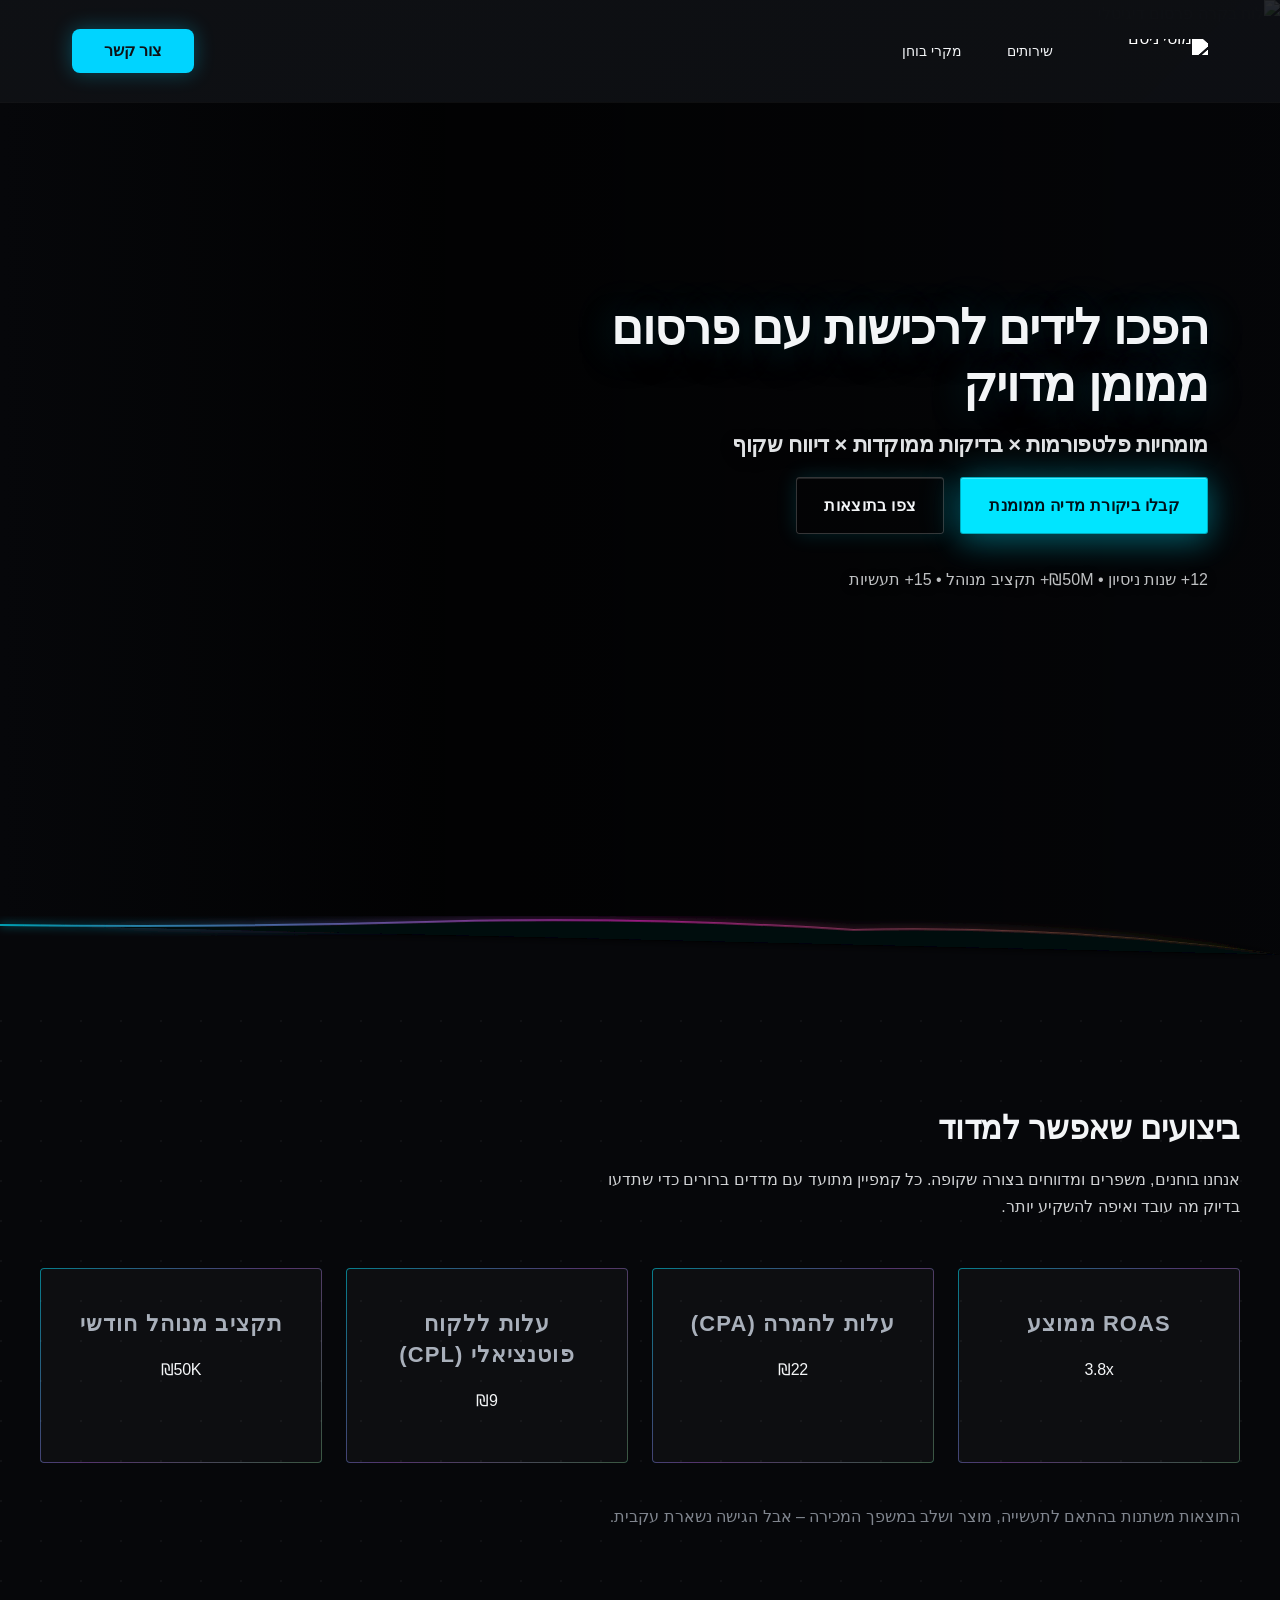
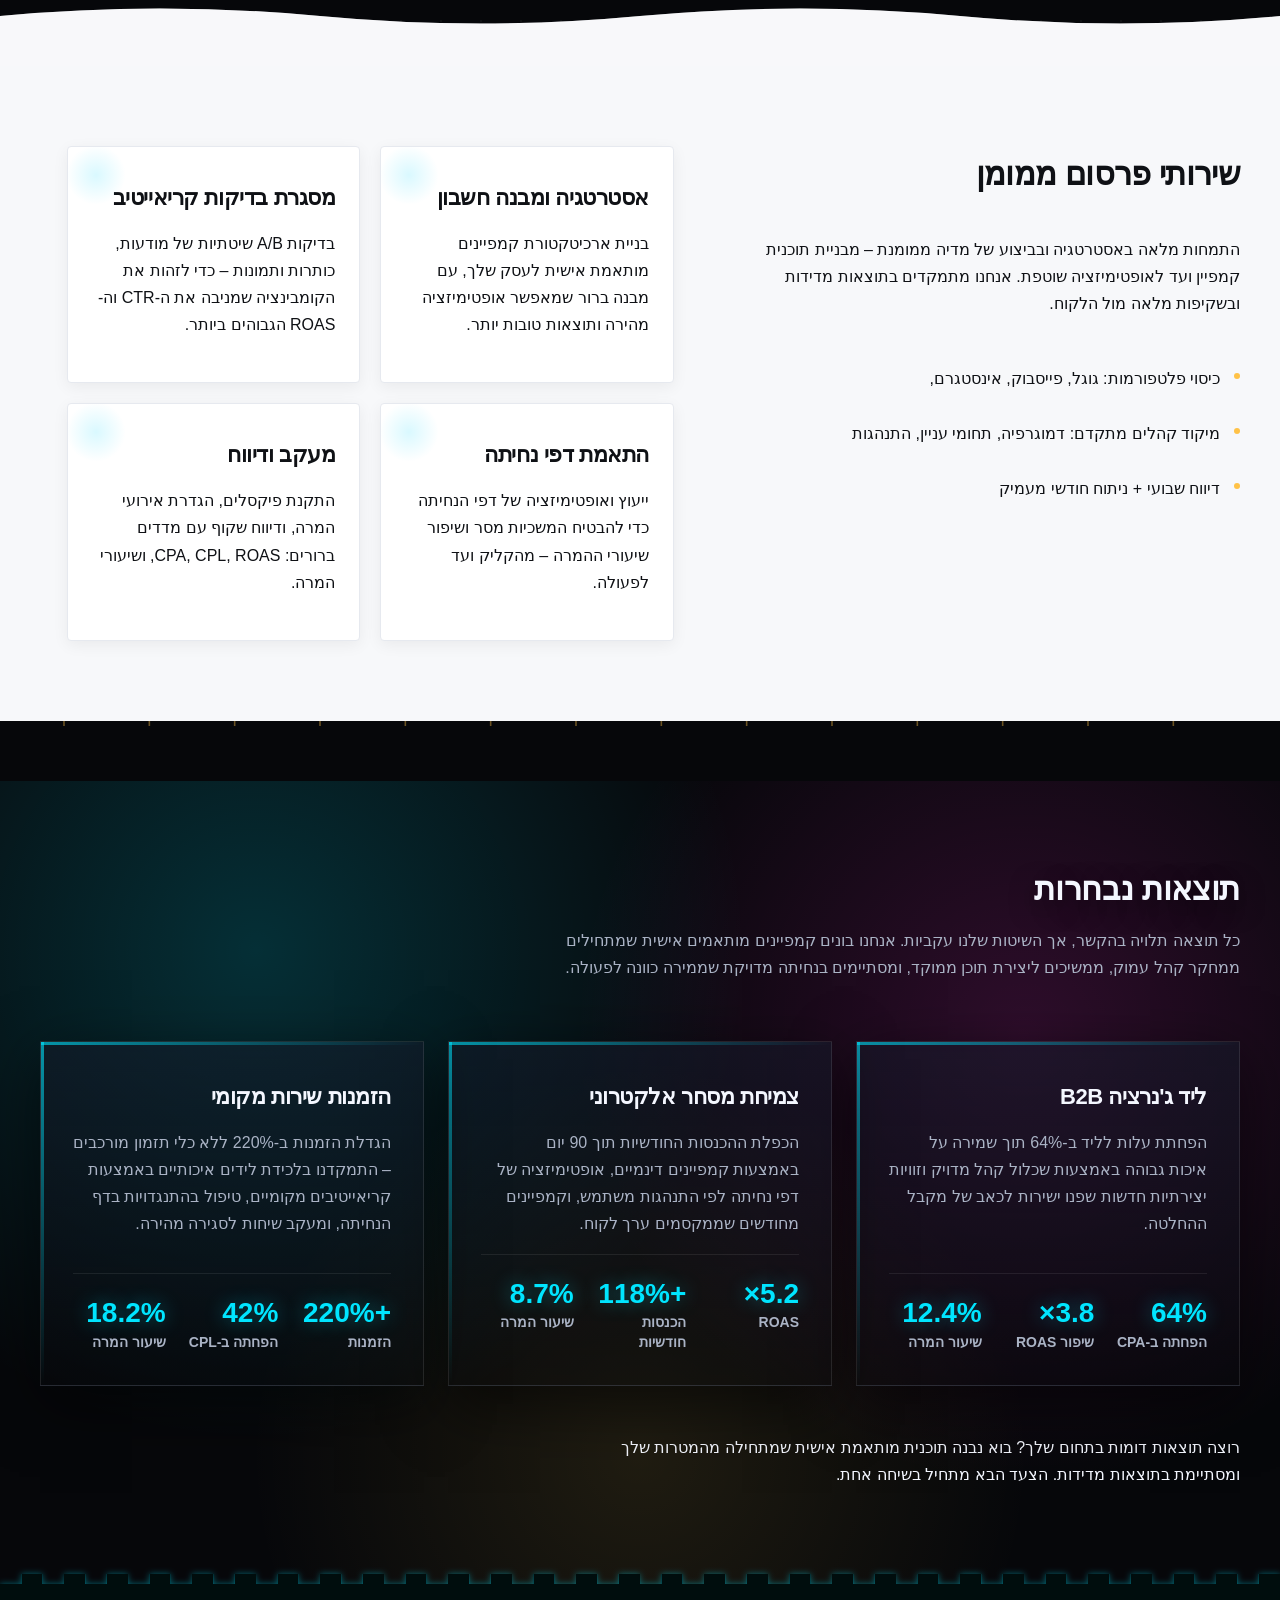
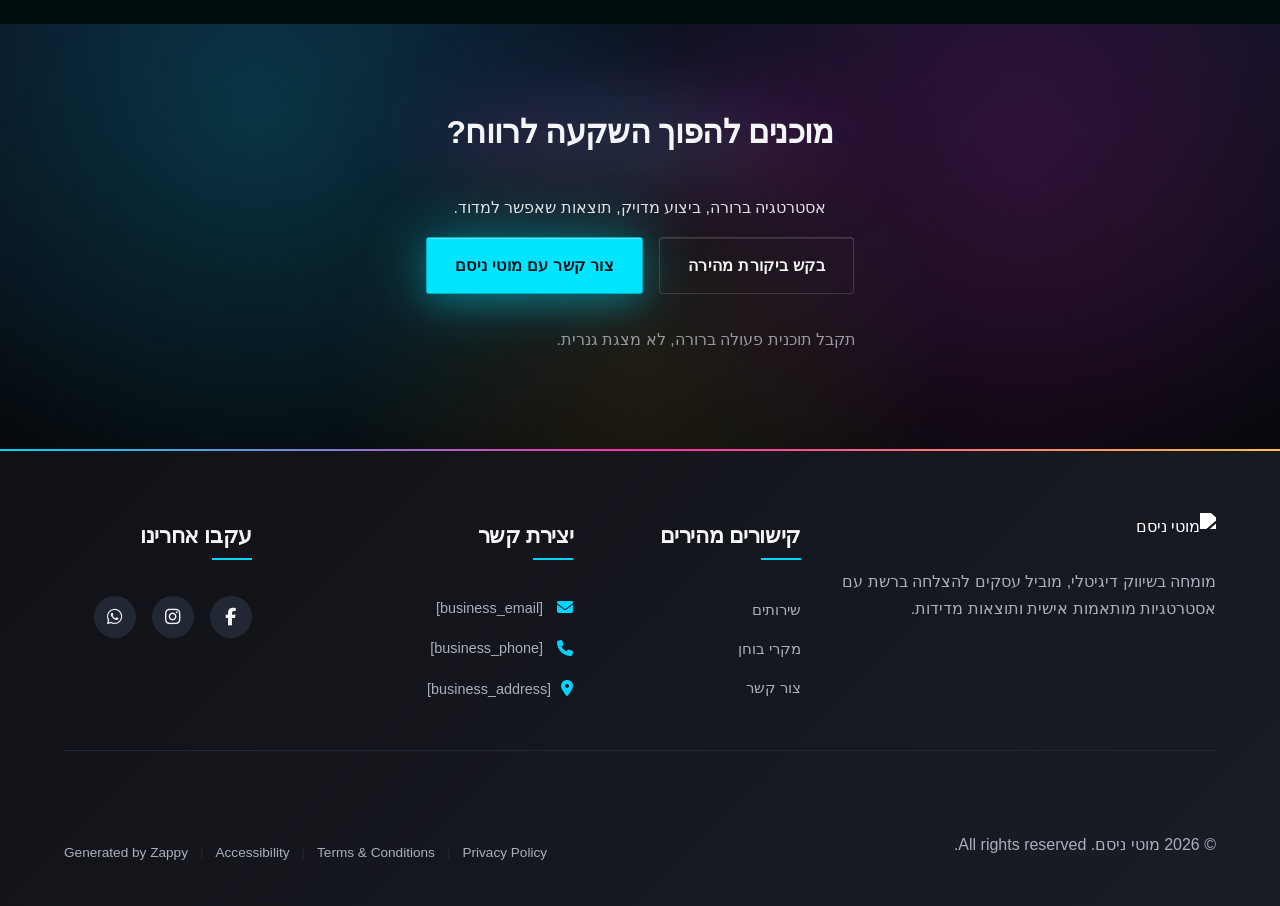
==== commit b49bd39f: "Background sync: Progressive GitHub Sync" ====
--- a/index.html
+++ b/index.html
@@ -348,17 +348,17 @@
   <div class="index-hero-divider-wrapper">
     <svg data-no-icon-edit="true" aria-hidden="true" viewbox="0 0 1200 120" preserveaspectratio="none" xmlns="http://www.w3.org/2000/svg">
       <defs>
-        <linearGradient id="index-hero-divider-gradient" x1="0%" y1="0%" x2="100%" y2="0%">
+        <lineargradient id="index-hero-divider-gradient" x1="0%" y1="0%" x2="100%" y2="0%">
           <stop offset="0%" style="stop-color:#00E5FF;stop-opacity:0.65"></stop>
           <stop offset="50%" style="stop-color:#FF2BD6;stop-opacity:0.45"></stop>
           <stop offset="100%" style="stop-color:rgba(255,210,74,0);stop-"></stop>
-        </linearGradient>
+        </lineargradient>
         <filter id="index-hero-divider-glow">
-          <feGaussianBlur stddeviation="4" result="coloredBlur"></feGaussianBlur>
-          <feMerge>
-            <feMergeNode in="coloredBlur"></feMergeNode>
-            <feMergeNode in="SourceGraphic"></feMergeNode>
-          </feMerge>
+          <fegaussianblur stddeviation="4" result="coloredBlur"></fegaussianblur>
+          <femerge>
+            <femergenode in="coloredBlur"></femergenode>
+            <femergenode in="SourceGraphic"></femergenode>
+          </femerge>
         </filter>
       </defs>
       <path d="M0,120 L0,25 Q200,28 400,22 T800,30 Q1000,25 1200,55 L1200,120 Z" fill="#06070A"></path>
@@ -399,11 +399,11 @@
   <div class="index-stats-section__divider-wrapper">
     <svg data-no-icon-edit="true" aria-hidden="true" viewbox="0 0 1200 100" preserveaspectratio="none" xmlns="http://www.w3.org/2000/svg">
       <defs>
-        <linearGradient id="stats-wave-glow" x1="0%" y1="0%" x2="100%" y2="0%">
+        <lineargradient id="stats-wave-glow" x1="0%" y1="0%" x2="100%" y2="0%">
           <stop offset="0%" style="stop-color:#00E5FF;stop-opacity:0.25"></stop>
           <stop offset="50%" style="stop-color:#FF2BD6;stop-opacity:0.20"></stop>
           <stop offset="100%" style="stop-color:#00E5FF;stop-opacity:0.25"></stop>
-        </linearGradient>
+        </lineargradient>
       </defs>
       <path d="M0,100 L0,50 Q150,35 300,50 T600,50 Q750,35 900,50 T1200,50 L1200,100 Z" fill="var(--bg-light)"></path>
       <path d="M0,100 L0,50 Q150,35 300,50 T600,50 Q750,35 900,50 T1200,50 L1200,100 Z" fill="var(--bg-light)" opacity="0.4"></path>
@@ -412,42 +412,39 @@
 </section>
 
 <section class="index-services-section" data-layout-spec="בית-services">
-  <div class="index-services-container">
-    <div class="index-services-content">
-      <h2 class="index-services-title">שירותי פרסום ממומן</h2>
-      <p class="index-services-intro">התמחות מלאה באסטרטגיה ובביצוע של מדיה ממומנת – מבניית תוכנית קמפיין ועד לאופטימיזציה שוטפת. אנחנו מתמקדים בתוצאות מדידות ובשקיפות מלאה מול הלקוח.</p>
+  <div class="index-services-container zappy-preserve-css-grid" style="display: grid; grid-template-columns: 506.052px 607.281px;" id="zappy-auto-grid-1772563249092-cvp3qd" data-zappy-auto-grid="true" data-zappy-grid-align="start" data-original-item-width="506" data-original-gap="60px"><div class="index-services-content">
+      <h2 class="index-services-title zappy-editable">שירותי פרסום ממומן</h2>
+      <p class="index-services-intro zappy-editable">התמחות מלאה באסטרטגיה ובביצוע של מדיה ממומנת – מבניית תוכנית קמפיין ועד לאופטימיזציה שוטפת. אנחנו מתמקדים בתוצאות מדידות ובשקיפות מלאה מול הלקוח.</p>
       <div class="index-services-includes">
-        <p class="index-services-include-item">כיסוי פלטפורמות: גוגל, פייסבוק, אינסטגרם, לינקדאין</p>
-        <p class="index-services-include-item">מיקוד קהלים מתקדם: דמוגרפיה, תחומי עניין, התנהגות</p>
-        <p class="index-services-include-item">דיווח שבועי + ניתוח חודשי מעמיק</p>
-      </div>
-    </div>
-    <div class="index-services-cards">
-      <div class="index-services-card">
-        <h3 class="index-services-card-title">אסטרטגיה ומבנה חשבון</h3>
-        <p class="index-services-card-text">בניית ארכיטקטורת קמפיינים מותאמת אישית לעסק שלך, עם מבנה ברור שמאפשר אופטימיזציה מהירה ותוצאות טובות יותר.</p>
-      </div>
-      <div class="index-services-card">
-        <h3 class="index-services-card-title">מסגרת בדיקות קריאייטיב</h3>
-        <p class="index-services-card-text">בדיקות A/B שיטתיות של מודעות, כותרות ותמונות – כדי לזהות את הקומבינציה שמניבה את ה-CTR וה-ROAS הגבוהים ביותר.</p>
-      </div>
-      <div class="index-services-card">
-        <h3 class="index-services-card-title">התאמת דפי נחיתה</h3>
-        <p class="index-services-card-text">ייעוץ ואופטימיזציה של דפי הנחיתה כדי להבטיח המשכיות מסר ושיפור שיעורי ההמרה – מהקליק ועד לפעולה.</p>
-      </div>
-      <div class="index-services-card">
-        <h3 class="index-services-card-title">מעקב ודיווח</h3>
-        <p class="index-services-card-text">התקנת פיקסלים, הגדרת אירועי המרה, ודיווח שקוף עם מדדים ברורים: CPA, CPL, ROAS, ושיעורי המרה.</p>
-      </div>
-    </div>
-  </div>
+        <p class="index-services-include-item zappy-editable" style="">כיסוי פלטפורמות: גוגל, פייסבוק, אינסטגרם,&nbsp;<br></p>
+        <p class="index-services-include-item zappy-editable" style="">מיקוד קהלים מתקדם: דמוגרפיה, תחומי עניין, התנהגות</p>
+        <p class="index-services-include-item zappy-editable">דיווח שבועי + ניתוח חודשי מעמיק</p>
+      </div>
+    </div><div class="index-services-cards zappy-grid-item-nested-grid zappy-inline-grid-active zappy-item-component zappy-preserve-css-grid" data-original-item-width="294" data-original-gap="20px" style="grid-template-columns: 293.635px 293.635px;">
+      <div class="index-services-card zappy-grid-item">
+        <h3 class="index-services-card-title zappy-editable">אסטרטגיה ומבנה חשבון</h3>
+        <p class="index-services-card-text zappy-editable">בניית ארכיטקטורת קמפיינים מותאמת אישית לעסק שלך, עם מבנה ברור שמאפשר אופטימיזציה מהירה ותוצאות טובות יותר.</p>
+      </div>
+      <div class="index-services-card zappy-grid-item">
+        <h3 class="index-services-card-title zappy-editable">מסגרת בדיקות קריאייטיב</h3>
+        <p class="index-services-card-text zappy-editable">בדיקות A/B שיטתיות של מודעות, כותרות ותמונות – כדי לזהות את הקומבינציה שמניבה את ה-CTR וה-ROAS הגבוהים ביותר.</p>
+      </div>
+      <div class="index-services-card zappy-grid-item">
+        <h3 class="index-services-card-title zappy-editable">התאמת דפי נחיתה</h3>
+        <p class="index-services-card-text zappy-editable">ייעוץ ואופטימיזציה של דפי הנחיתה כדי להבטיח המשכיות מסר ושיפור שיעורי ההמרה – מהקליק ועד לפעולה.</p>
+      </div>
+      <div class="index-services-card zappy-grid-item">
+        <h3 class="index-services-card-title zappy-editable">מעקב ודיווח</h3>
+        <p class="index-services-card-text zappy-editable">התקנת פיקסלים, הגדרת אירועי המרה, ודיווח שקוף עם מדדים ברורים: CPA, CPL, ROAS, ושיעורי המרה.</p>
+      </div>
+    </div></div>
   <div class="index-services-divider-wrapper">
     <svg data-no-icon-edit="true" aria-hidden="true" viewbox="0 0 1200 120" preserveaspectratio="none" xmlns="http://www.w3.org/2000/svg">
       <defs>
-        <linearGradient id="index-services-gradient" x1="0%" y1="0%" x2="0%" y2="100%">
+        <lineargradient id="index-services-gradient" x1="0%" y1="0%" x2="0%" y2="100%">
           <stop offset="0%" style="stop-color:#F7F8FA;stop-opacity:1"></stop>
           <stop offset="100%" style="stop-color:#0F1115;stop-opacity:1"></stop>
-        </linearGradient>
+        </lineargradient>
       </defs>
       <path d="M0,120 L0,60 L1200,60 L1200,120 Z" fill="#06070A"></path>
       <g opacity="0.4">
@@ -545,13 +542,13 @@
     <svg data-no-icon-edit="true" aria-hidden="true" viewbox="0 0 1200 60" preserveaspectratio="none" xmlns="http://www.w3.org/2000/svg">
       <defs>
         <filter id="cyan-glow-case-studies" x="-50%" y="-50%" width="200%" height="200%">
-          <feGaussianBlur in="SourceGraphic" stddeviation="3" result="blur"></feGaussianBlur>
-          <feFlood flood-color="#00E5FF" flood-opacity="0.4"></feFlood>
-          <feComposite in2="blur" operator="in" result="glow"></feComposite>
-          <feMerge>
-            <feMergeNode in="glow"></feMergeNode>
-            <feMergeNode in="SourceGraphic"></feMergeNode>
-          </feMerge>
+          <fegaussianblur in="SourceGraphic" stddeviation="3" result="blur"></fegaussianblur>
+          <feflood flood-color="#00E5FF" flood-opacity="0.4"></feflood>
+          <fecomposite in2="blur" operator="in" result="glow"></fecomposite>
+          <femerge>
+            <femergenode in="glow"></femergenode>
+            <femergenode in="SourceGraphic"></femergenode>
+          </femerge>
         </filter>
       </defs>
       <path d="M0,60 L0,20 L20,20 L20,10 L40,10 L40,20 L60,20 L60,10 L80,10 L80,20 L100,20 L100,10 L120,10 L120,20 L140,20 L140,10 L160,10 L160,20 L180,20 L180,10 L200,10 L200,20 L220,20 L220,10 L240,10 L240,20 L260,20 L260,10 L280,10 L280,20 L300,20 L300,10 L320,10 L320,20 L340,20 L340,10 L360,10 L360,20 L380,20 L380,10 L400,10 L400,20 L420,20 L420,10 L440,10 L440,20 L460,20 L460,10 L480,10 L480,20 L500,20 L500,10 L520,10 L520,20 L540,20 L540,10 L560,10 L560,20 L580,20 L580,10 L600,10 L600,20 L620,20 L620,10 L640,10 L640,20 L660,20 L660,10 L680,10 L680,20 L700,20 L700,10 L720,10 L720,20 L740,20 L740,10 L760,10 L760,20 L780,20 L780,10 L800,10 L800,20 L820,20 L820,10 L840,10 L840,20 L860,20 L860,10 L880,10 L880,20 L900,20 L900,10 L920,10 L920,20 L940,20 L940,10 L960,10 L960,20 L980,20 L980,10 L1000,10 L1000,20 L1020,20 L1020,10 L1040,10 L1040,20 L1060,20 L1060,10 L1080,10 L1080,20 L1100,20 L1100,10 L1120,10 L1120,20 L1140,20 L1140,10 L1160,10 L1160,20 L1180,20 L1180,10 L1200,10 L1200,60 Z" fill="#06070A" filter="url(#cyan-glow-case-studies)"></path>
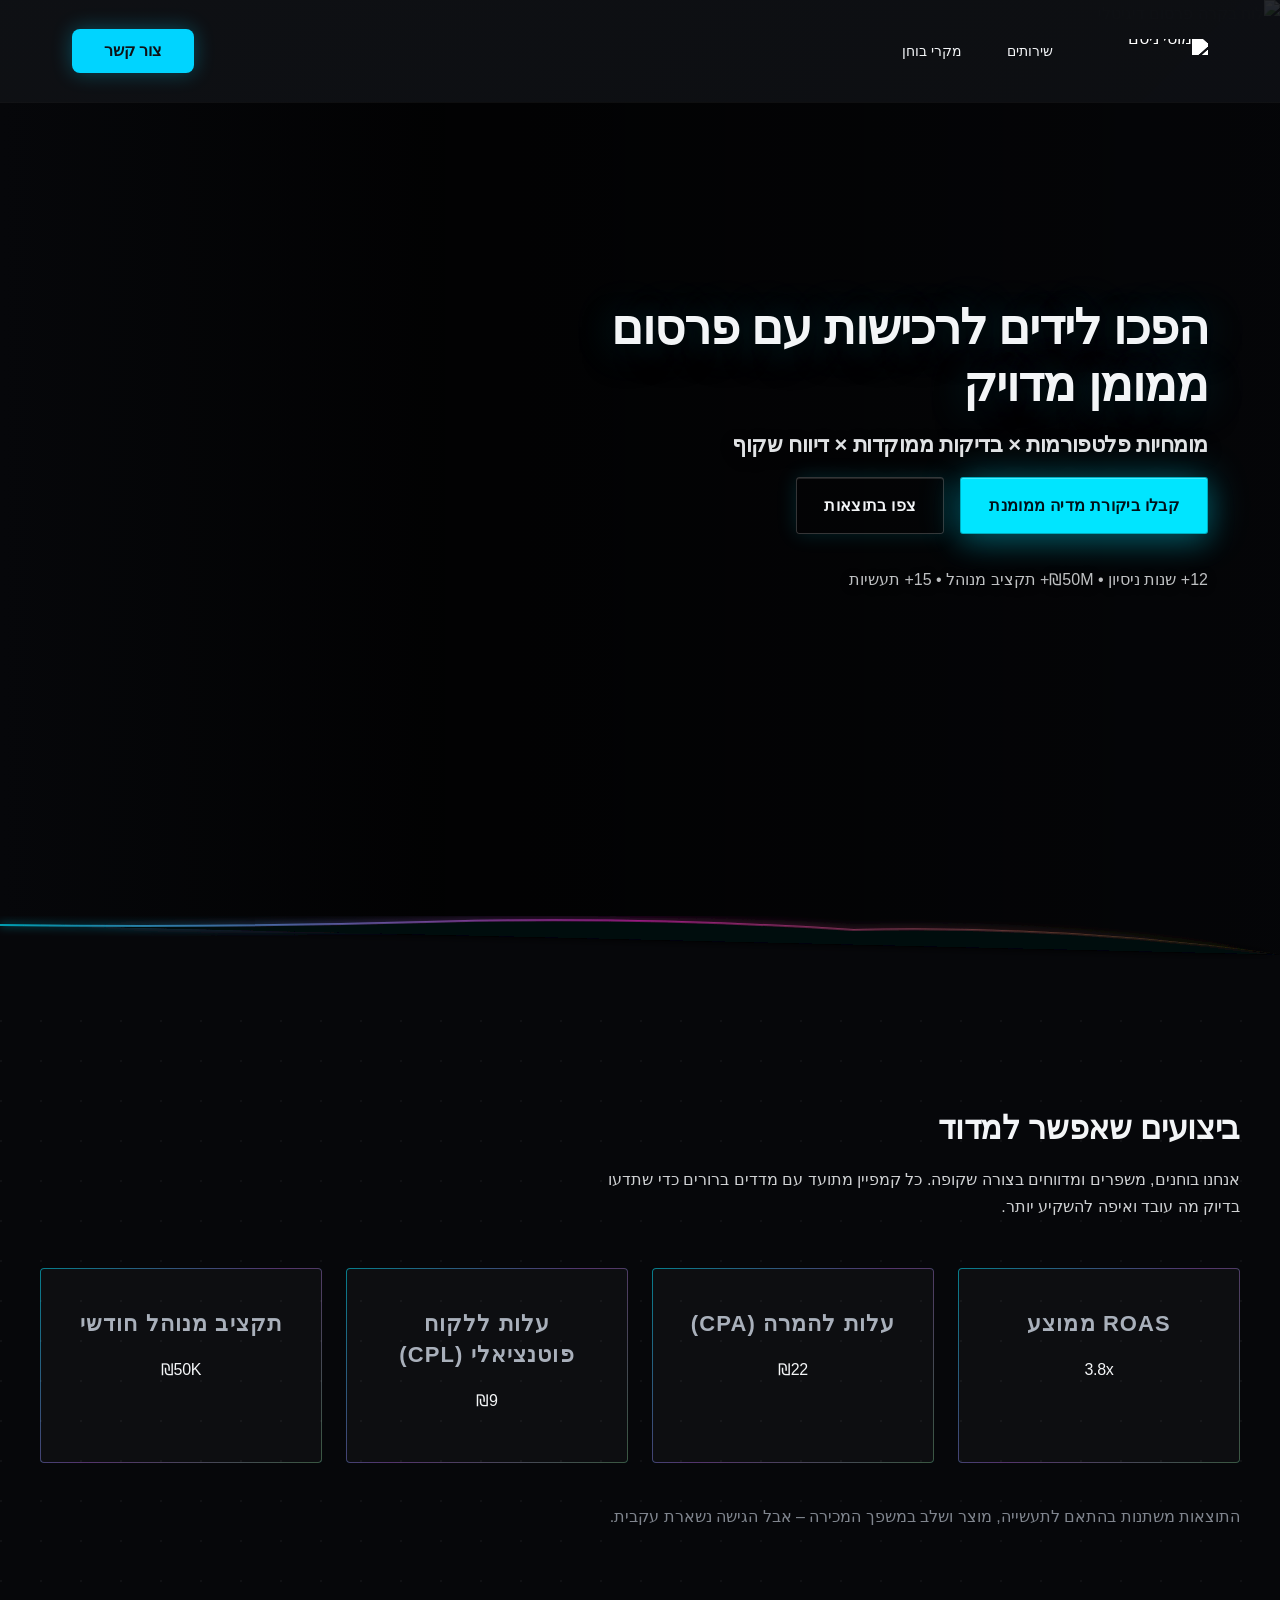
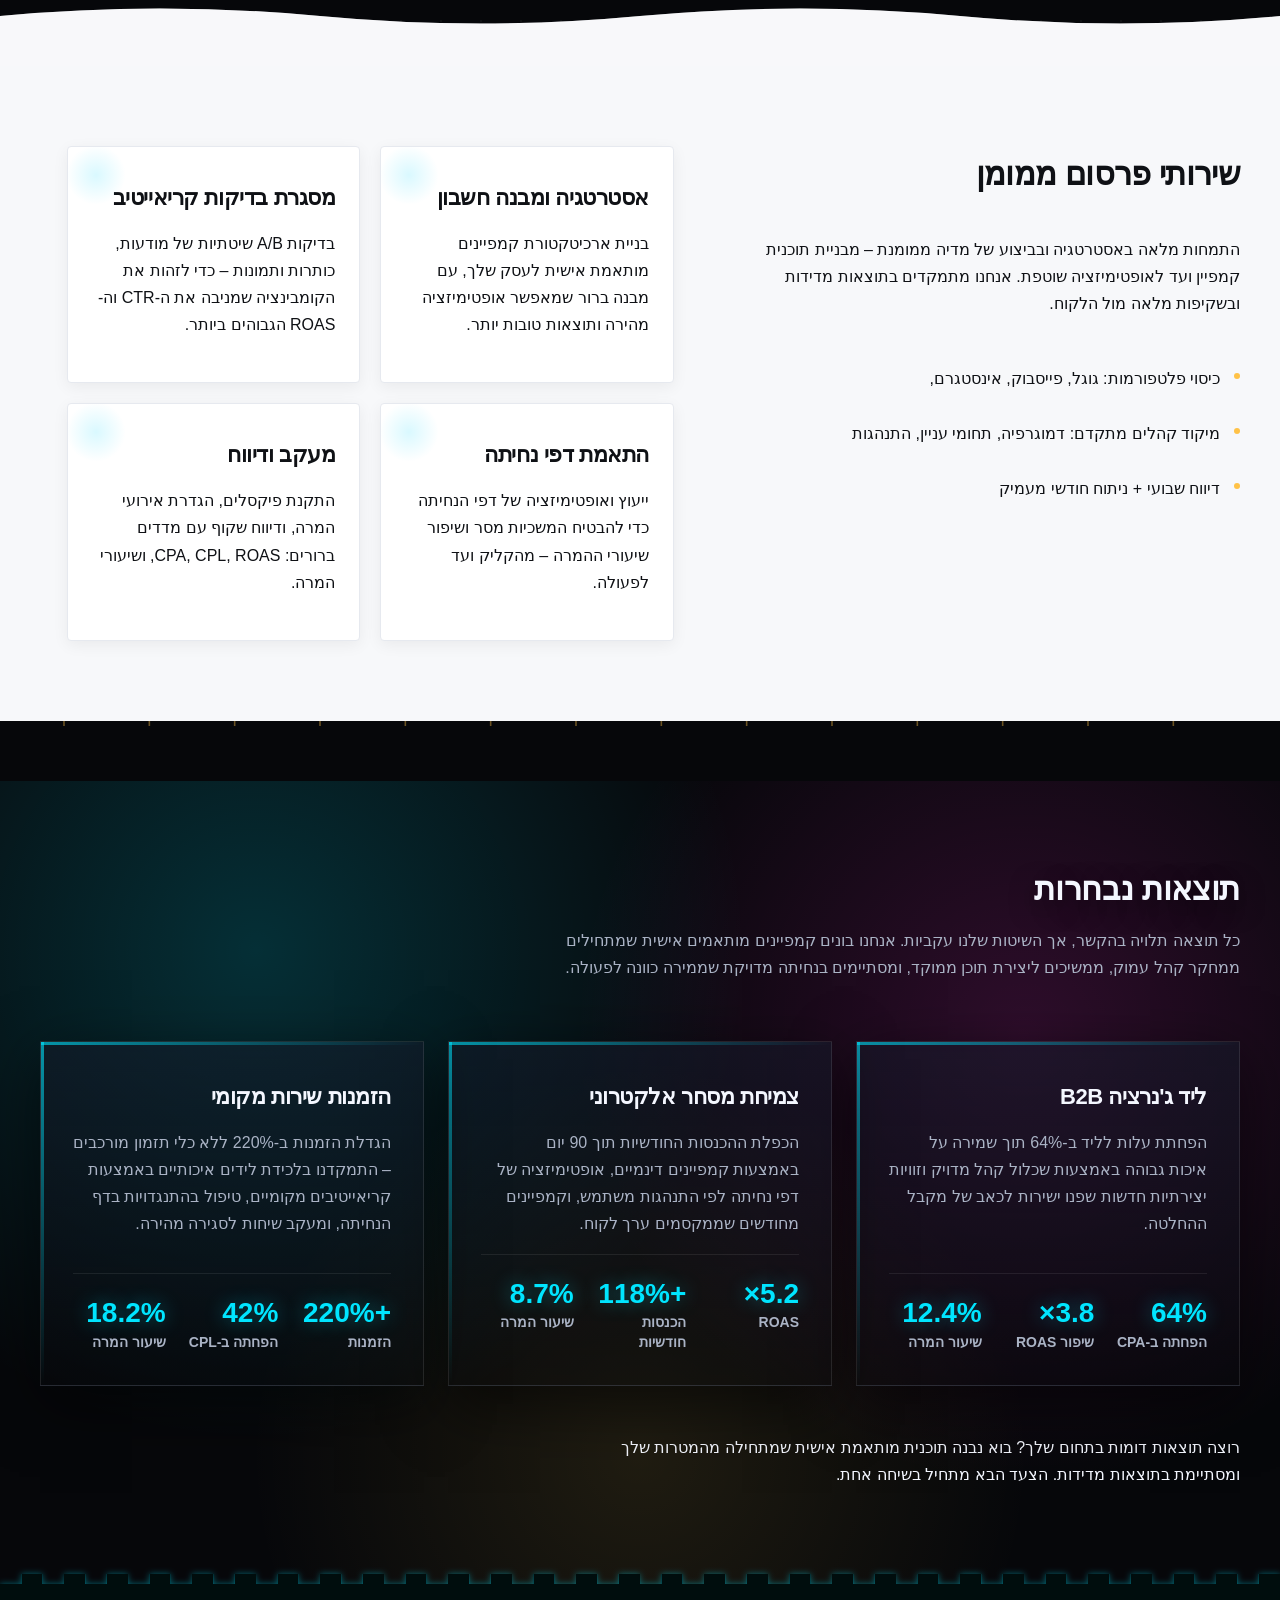
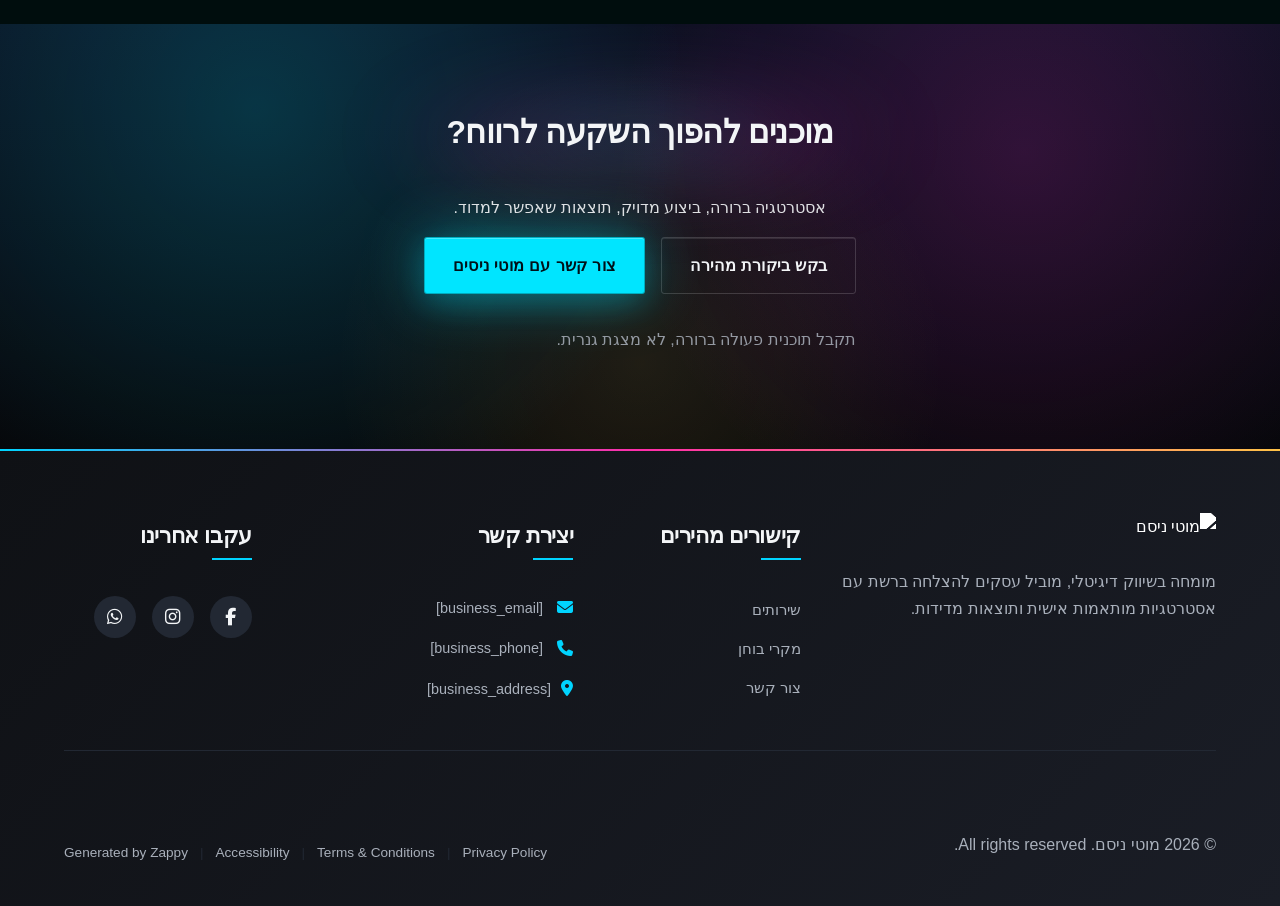
==== commit d8064096: "Background sync: Progressive GitHub Sync" ====
--- a/index.html
+++ b/index.html
@@ -292,16 +292,16 @@
 
   <nav class="navbar" dir="rtl">
   <button class="mobile-toggle" id="mobileToggle" aria-label="Menu">
-    <svg class="hamburger-icon" width="24" height="24" viewbox="0 0 24 24" fill="none">
+    <svg class="hamburger-icon" width="24" height="24" viewBox="0 0 24 24" fill="none">
       <path d="M3 12h18M3 6h18M3 18h18" stroke="currentColor" stroke-width="2" stroke-linecap="round"></path>
     </svg>
-    <svg class="close-icon" width="24" height="24" viewbox="0 0 24 24" fill="none" style="display:none;">
+    <svg class="close-icon" width="24" height="24" viewBox="0 0 24 24" fill="none" style="display:none;">
       <path d="M18 6L6 18M6 6l12 12" stroke="currentColor" stroke-width="2" stroke-linecap="round"></path>
     </svg>
   </button>
   
   <button class="phone-header-btn" aria-label="Call">
-    <svg width="20" height="20" viewbox="0 0 24 24" fill="currentColor">
+    <svg width="20" height="20" viewBox="0 0 24 24" fill="currentColor">
       <path d="M22 16.92v3a2 2 0 0 1-2.18 2 19.79 19.79 0 0 1-8.63-3.07 19.5 19.5 0 0 1-6-6 19.79 19.79 0 0 1-3.07-8.67A2 2 0 0 1 4.11 2h3a2 2 0 0 1 2 1.72 12.84 12.84 0 0 0 .7 2.81 2 2 0 0 1-.45 2.11L8.09 9.91a16 16 0 0 0 6 6l1.27-1.27a2 2 0 0 1 2.11-.45 12.84 12.84 0 0 0 2.81.7A2 2 0 0 1 22 16.92z"></path>
     </svg>
   </button>
@@ -346,19 +346,19 @@
   
   <!-- Bottom Diagonal Neon Cut Divider -->
   <div class="index-hero-divider-wrapper">
-    <svg data-no-icon-edit="true" aria-hidden="true" viewbox="0 0 1200 120" preserveaspectratio="none" xmlns="http://www.w3.org/2000/svg">
+    <svg data-no-icon-edit="true" aria-hidden="true" viewBox="0 0 1200 120" preserveAspectRatio="none" xmlns="http://www.w3.org/2000/svg">
       <defs>
-        <lineargradient id="index-hero-divider-gradient" x1="0%" y1="0%" x2="100%" y2="0%">
+        <linearGradient id="index-hero-divider-gradient" x1="0%" y1="0%" x2="100%" y2="0%">
           <stop offset="0%" style="stop-color:#00E5FF;stop-opacity:0.65"></stop>
           <stop offset="50%" style="stop-color:#FF2BD6;stop-opacity:0.45"></stop>
           <stop offset="100%" style="stop-color:rgba(255,210,74,0);stop-"></stop>
-        </lineargradient>
+        </linearGradient>
         <filter id="index-hero-divider-glow">
-          <fegaussianblur stddeviation="4" result="coloredBlur"></fegaussianblur>
-          <femerge>
-            <femergenode in="coloredBlur"></femergenode>
-            <femergenode in="SourceGraphic"></femergenode>
-          </femerge>
+          <feGaussianBlur stdDeviation="4" result="coloredBlur"></feGaussianBlur>
+          <feMerge>
+            <feMergeNode in="coloredBlur"></feMergeNode>
+            <feMergeNode in="SourceGraphic"></feMergeNode>
+          </feMerge>
         </filter>
       </defs>
       <path d="M0,120 L0,25 Q200,28 400,22 T800,30 Q1000,25 1200,55 L1200,120 Z" fill="#06070A"></path>
@@ -397,13 +397,13 @@
   </div>
 
   <div class="index-stats-section__divider-wrapper">
-    <svg data-no-icon-edit="true" aria-hidden="true" viewbox="0 0 1200 100" preserveaspectratio="none" xmlns="http://www.w3.org/2000/svg">
+    <svg data-no-icon-edit="true" aria-hidden="true" viewBox="0 0 1200 100" preserveAspectRatio="none" xmlns="http://www.w3.org/2000/svg">
       <defs>
-        <lineargradient id="stats-wave-glow" x1="0%" y1="0%" x2="100%" y2="0%">
+        <linearGradient id="stats-wave-glow" x1="0%" y1="0%" x2="100%" y2="0%">
           <stop offset="0%" style="stop-color:#00E5FF;stop-opacity:0.25"></stop>
           <stop offset="50%" style="stop-color:#FF2BD6;stop-opacity:0.20"></stop>
           <stop offset="100%" style="stop-color:#00E5FF;stop-opacity:0.25"></stop>
-        </lineargradient>
+        </linearGradient>
       </defs>
       <path d="M0,100 L0,50 Q150,35 300,50 T600,50 Q750,35 900,50 T1200,50 L1200,100 Z" fill="var(--bg-light)"></path>
       <path d="M0,100 L0,50 Q150,35 300,50 T600,50 Q750,35 900,50 T1200,50 L1200,100 Z" fill="var(--bg-light)" opacity="0.4"></path>
@@ -439,12 +439,12 @@
       </div>
     </div></div>
   <div class="index-services-divider-wrapper">
-    <svg data-no-icon-edit="true" aria-hidden="true" viewbox="0 0 1200 120" preserveaspectratio="none" xmlns="http://www.w3.org/2000/svg">
+    <svg data-no-icon-edit="true" aria-hidden="true" viewBox="0 0 1200 120" preserveAspectRatio="none" xmlns="http://www.w3.org/2000/svg">
       <defs>
-        <lineargradient id="index-services-gradient" x1="0%" y1="0%" x2="0%" y2="100%">
+        <linearGradient id="index-services-gradient" x1="0%" y1="0%" x2="0%" y2="100%">
           <stop offset="0%" style="stop-color:#F7F8FA;stop-opacity:1"></stop>
           <stop offset="100%" style="stop-color:#0F1115;stop-opacity:1"></stop>
-        </lineargradient>
+        </linearGradient>
       </defs>
       <path d="M0,120 L0,60 L1200,60 L1200,120 Z" fill="#06070A"></path>
       <g opacity="0.4">
@@ -539,16 +539,16 @@
   </div>
 
   <div class="index-case-studies-divider-wrapper">
-    <svg data-no-icon-edit="true" aria-hidden="true" viewbox="0 0 1200 60" preserveaspectratio="none" xmlns="http://www.w3.org/2000/svg">
+    <svg data-no-icon-edit="true" aria-hidden="true" viewBox="0 0 1200 60" preserveAspectRatio="none" xmlns="http://www.w3.org/2000/svg">
       <defs>
         <filter id="cyan-glow-case-studies" x="-50%" y="-50%" width="200%" height="200%">
-          <fegaussianblur in="SourceGraphic" stddeviation="3" result="blur"></fegaussianblur>
-          <feflood flood-color="#00E5FF" flood-opacity="0.4"></feflood>
-          <fecomposite in2="blur" operator="in" result="glow"></fecomposite>
-          <femerge>
-            <femergenode in="glow"></femergenode>
-            <femergenode in="SourceGraphic"></femergenode>
-          </femerge>
+          <feGaussianBlur in="SourceGraphic" stdDeviation="3" result="blur"></feGaussianBlur>
+          <feFlood flood-color="#00E5FF" flood-opacity="0.4"></feFlood>
+          <feComposite in2="blur" operator="in" result="glow"></feComposite>
+          <feMerge>
+            <feMergeNode in="glow"></feMergeNode>
+            <feMergeNode in="SourceGraphic"></feMergeNode>
+          </feMerge>
         </filter>
       </defs>
       <path d="M0,60 L0,20 L20,20 L20,10 L40,10 L40,20 L60,20 L60,10 L80,10 L80,20 L100,20 L100,10 L120,10 L120,20 L140,20 L140,10 L160,10 L160,20 L180,20 L180,10 L200,10 L200,20 L220,20 L220,10 L240,10 L240,20 L260,20 L260,10 L280,10 L280,20 L300,20 L300,10 L320,10 L320,20 L340,20 L340,10 L360,10 L360,20 L380,20 L380,10 L400,10 L400,20 L420,20 L420,10 L440,10 L440,20 L460,20 L460,10 L480,10 L480,20 L500,20 L500,10 L520,10 L520,20 L540,20 L540,10 L560,10 L560,20 L580,20 L580,10 L600,10 L600,20 L620,20 L620,10 L640,10 L640,20 L660,20 L660,10 L680,10 L680,20 L700,20 L700,10 L720,10 L720,20 L740,20 L740,10 L760,10 L760,20 L780,20 L780,10 L800,10 L800,20 L820,20 L820,10 L840,10 L840,20 L860,20 L860,10 L880,10 L880,20 L900,20 L900,10 L920,10 L920,20 L940,20 L940,10 L960,10 L960,20 L980,20 L980,10 L1000,10 L1000,20 L1020,20 L1020,10 L1040,10 L1040,20 L1060,20 L1060,10 L1080,10 L1080,20 L1100,20 L1100,10 L1120,10 L1120,20 L1140,20 L1140,10 L1160,10 L1160,20 L1180,20 L1180,10 L1200,10 L1200,60 Z" fill="#06070A" filter="url(#cyan-glow-case-studies)"></path>
@@ -556,15 +556,15 @@
   </div>
 </section>
 
-<section class="index-cta-section" data-layout-spec="בית-cta">
+<section class="index-cta-section" data-layout-spec="בית-cta" id="zappy-section-4">
   <div class="index-cta-container">
     <div class="index-cta-glow-wrapper">
       <h2 class="index-cta-title">מוכנים להפוך השקעה לרווח?</h2>
     </div>
     <p class="index-cta-subtitle">אסטרטגיה ברורה, ביצוע מדויק, תוצאות שאפשר למדוד.</p>
     <div class="index-cta-buttons">
-      <a href="/contact" class="index-cta-btn index-cta-btn-primary">צור קשר עם מוטי ניסם</a>
-      <a href="/contact" class="index-cta-btn index-cta-btn-secondary">בקש ביקורת מהירה</a>
+      <a href="/contact" class="index-cta-btn index-cta-btn-primary" data-element-type="button" data-element-id="btn-1772563512699-oacfhc2he" data-native-element="true" style="outline: none;">צור קשר עם מוטי ניסים</a>
+      <a href="/contact" class="index-cta-btn index-cta-btn-secondary" data-element-type="button" data-element-id="btn-1772563512699-nlmyzgwgk" data-native-element="true">בקש ביקורת מהירה</a>
     </div>
     <p class="index-cta-reassurance">תקבל תוכנית פעולה ברורה, לא מצגת גנרית.</p>
   </div>
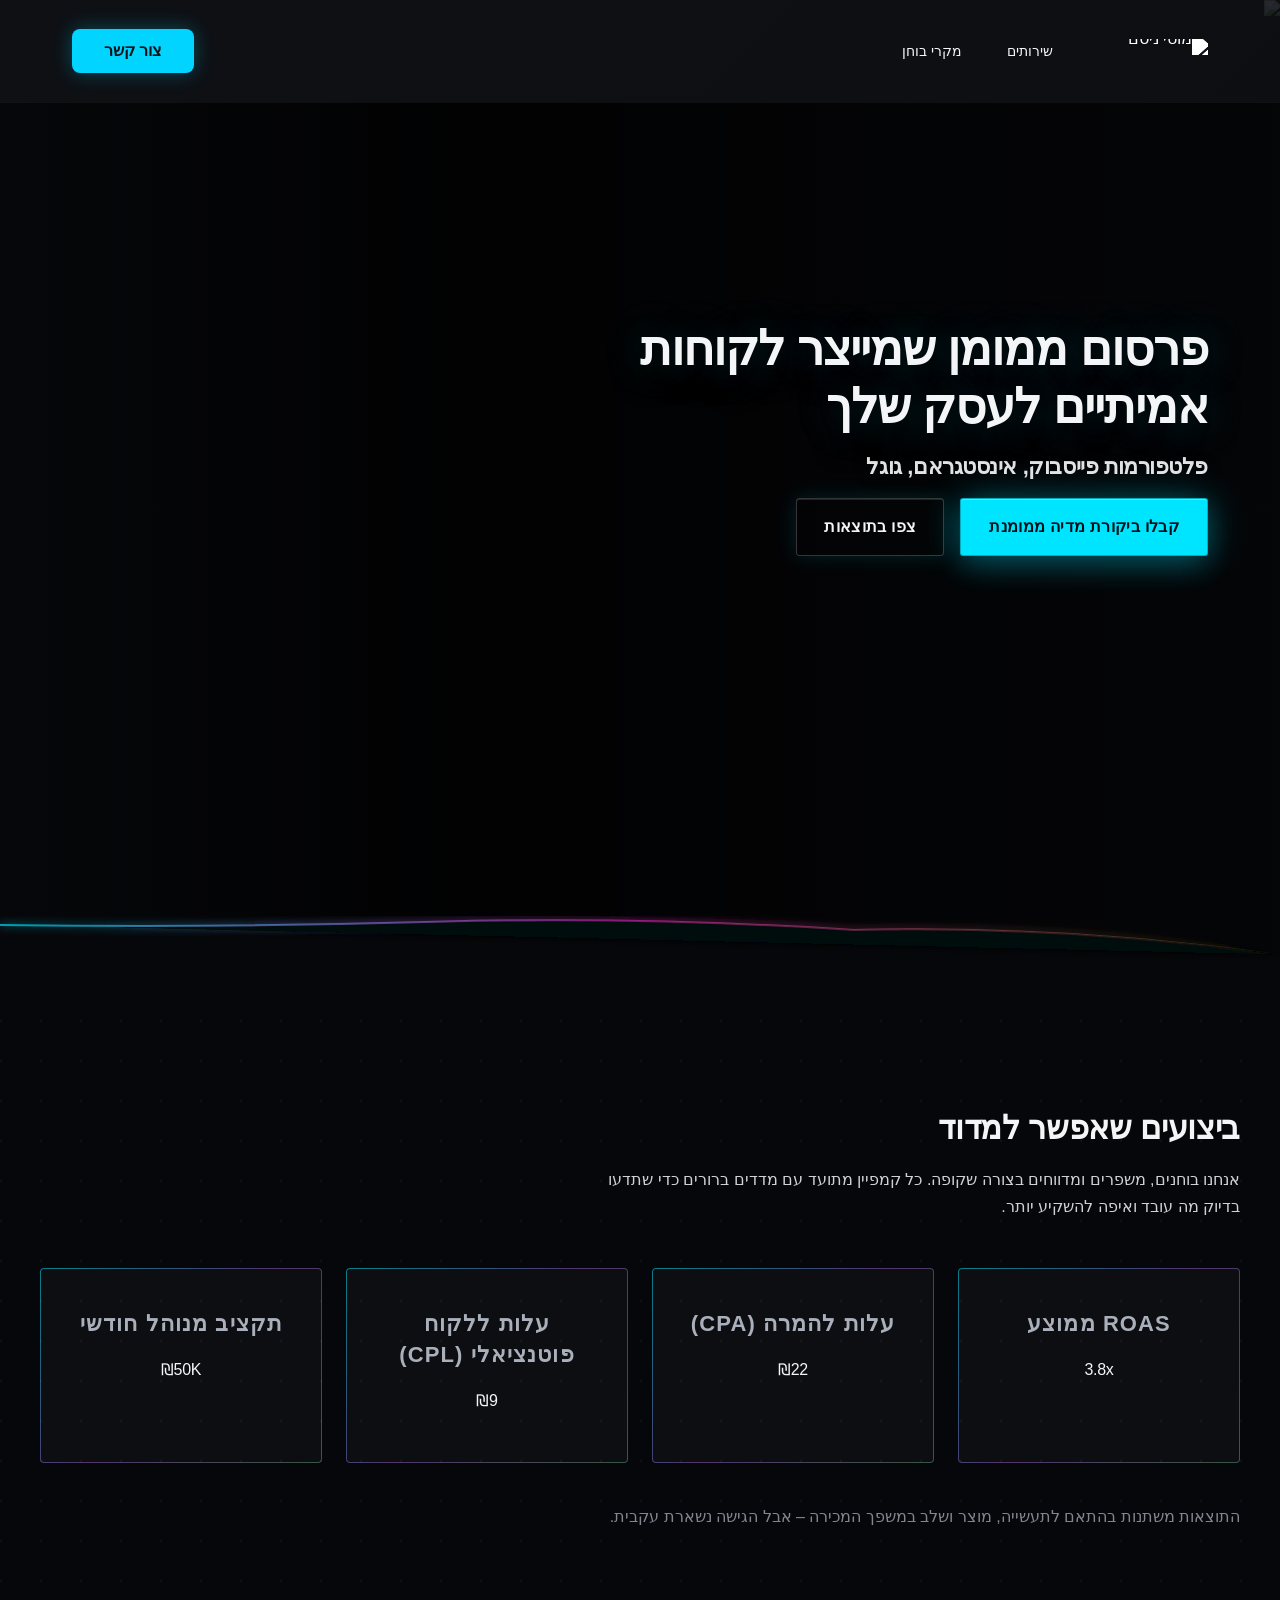
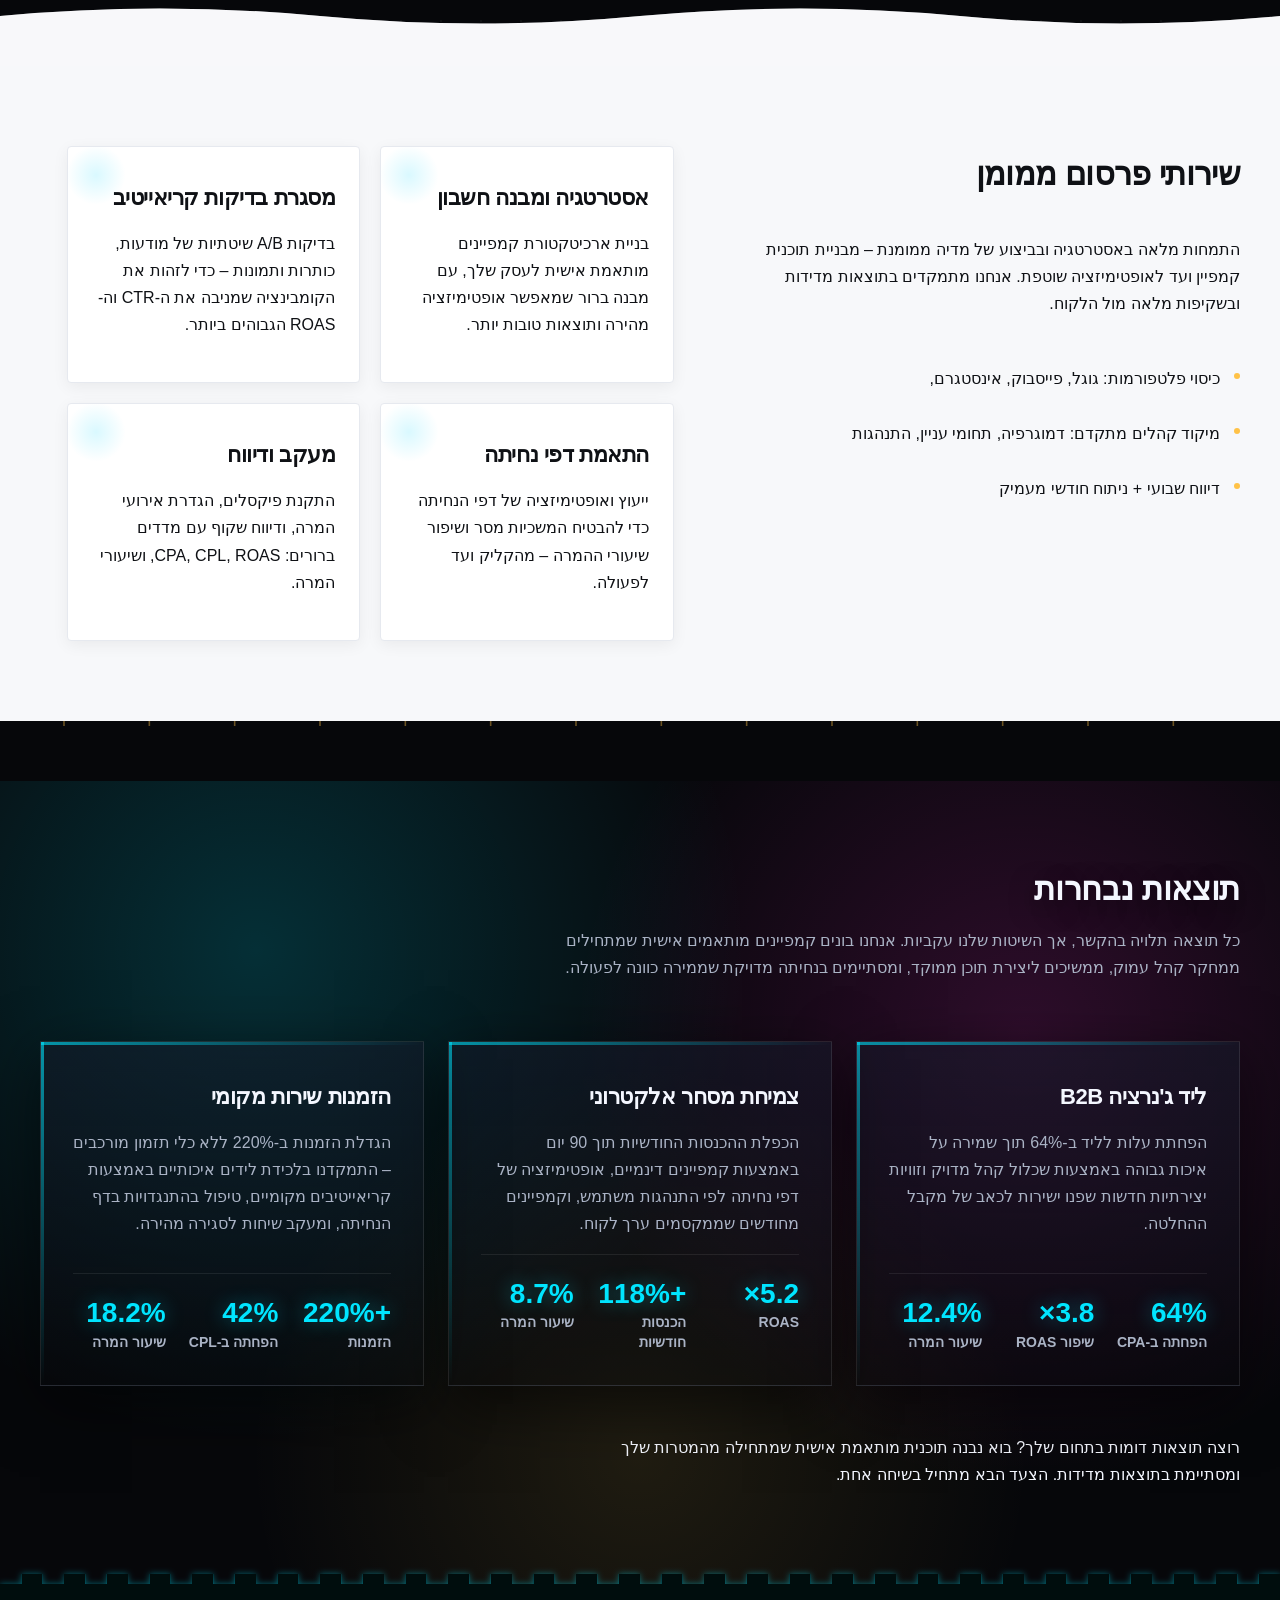
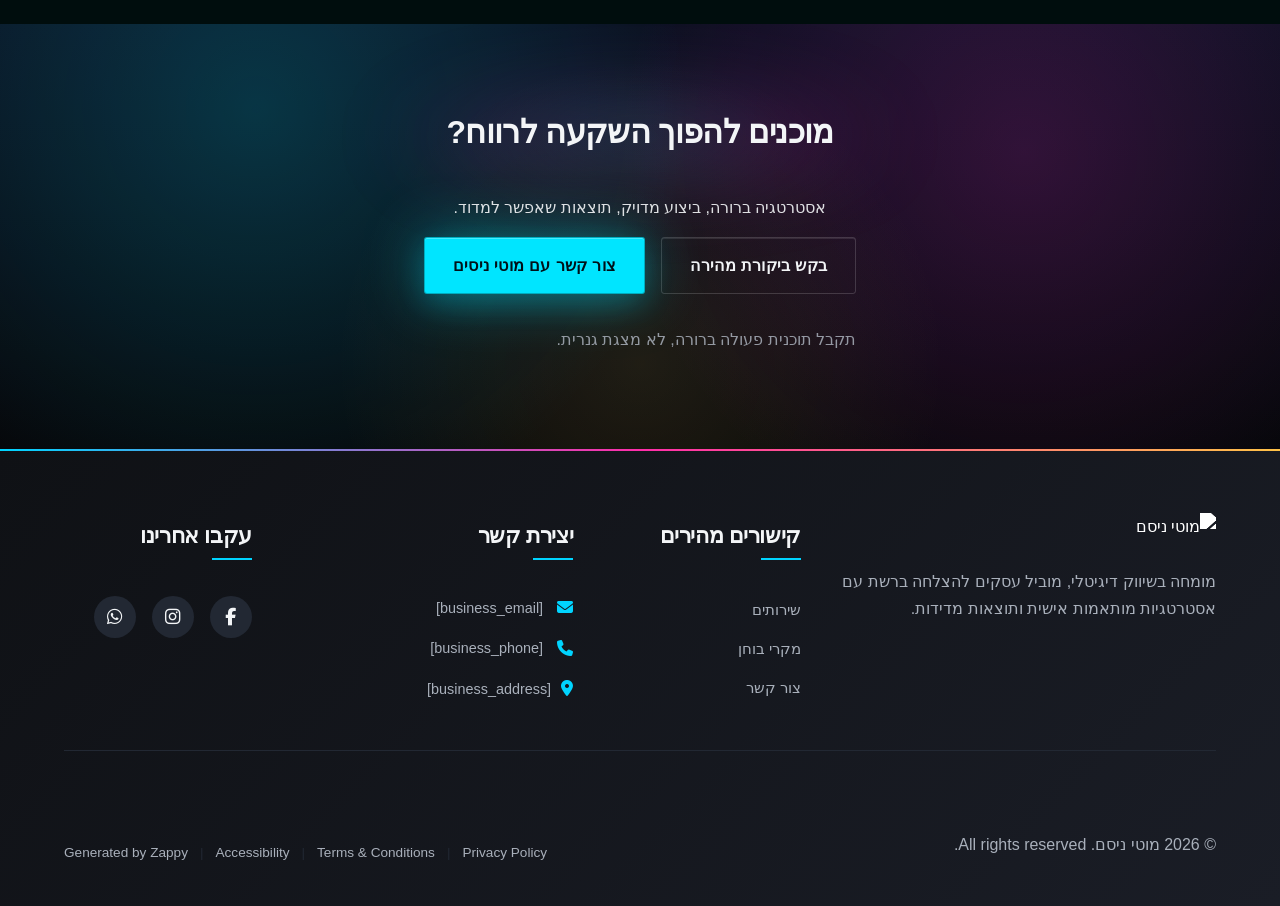
==== commit bae01db6: "Background sync: Progressive GitHub Sync" ====
--- a/index.html
+++ b/index.html
@@ -332,21 +332,21 @@
   <!-- Content Overlay Group -->
   <div class="index-hero-content">
     <div class="index-hero-container">
-      <h1 class="index-hero-headline">הפכו לידים לרכישות עם פרסום ממומן מדויק</h1>
-      <h3 class="index-hero-subtitle">מומחיות פלטפורמות × בדיקות ממוקדות × דיווח שקוף</h3>
+      <h1 class="index-hero-headline">פרסום ממומן שמייצר לקוחות<br>אמיתיים לעסק שלך<br></h1>
+      <h3 class="index-hero-subtitle">פלטפורמות פייסבוק, אינסטגראם, גוגל</h3>
       
       <div class="index-hero-cta-row">
         <a href="/contact" class="index-hero-btn-primary">קבלו ביקורת מדיה ממומנת</a>
         <a href="/case-studies" class="index-hero-btn-secondary">צפו בתוצאות</a>
       </div>
       
-      <p class="index-hero-proof">12+ שנות ניסיון • ₪50M+ תקציב מנוהל • 15+ תעשיות</p>
+      
     </div>
   </div>
   
   <!-- Bottom Diagonal Neon Cut Divider -->
   <div class="index-hero-divider-wrapper">
-    <svg data-no-icon-edit="true" aria-hidden="true" viewBox="0 0 1200 120" preserveAspectRatio="none" xmlns="http://www.w3.org/2000/svg">
+    <svg aria-hidden="true" viewBox="0 0 1200 120" preserveAspectRatio="none" xmlns="http://www.w3.org/2000/svg">
       <defs>
         <linearGradient id="index-hero-divider-gradient" x1="0%" y1="0%" x2="100%" y2="0%">
           <stop offset="0%" style="stop-color:#00E5FF;stop-opacity:0.65"></stop>
@@ -397,7 +397,7 @@
   </div>
 
   <div class="index-stats-section__divider-wrapper">
-    <svg data-no-icon-edit="true" aria-hidden="true" viewBox="0 0 1200 100" preserveAspectRatio="none" xmlns="http://www.w3.org/2000/svg">
+    <svg aria-hidden="true" viewBox="0 0 1200 100" preserveAspectRatio="none" xmlns="http://www.w3.org/2000/svg">
       <defs>
         <linearGradient id="stats-wave-glow" x1="0%" y1="0%" x2="100%" y2="0%">
           <stop offset="0%" style="stop-color:#00E5FF;stop-opacity:0.25"></stop>
@@ -413,33 +413,33 @@
 
 <section class="index-services-section" data-layout-spec="בית-services">
   <div class="index-services-container zappy-preserve-css-grid" style="display: grid; grid-template-columns: 506.052px 607.281px;" id="zappy-auto-grid-1772563249092-cvp3qd" data-zappy-auto-grid="true" data-zappy-grid-align="start" data-original-item-width="506" data-original-gap="60px"><div class="index-services-content">
-      <h2 class="index-services-title zappy-editable">שירותי פרסום ממומן</h2>
-      <p class="index-services-intro zappy-editable">התמחות מלאה באסטרטגיה ובביצוע של מדיה ממומנת – מבניית תוכנית קמפיין ועד לאופטימיזציה שוטפת. אנחנו מתמקדים בתוצאות מדידות ובשקיפות מלאה מול הלקוח.</p>
+      <h2 class="index-services-title">שירותי פרסום ממומן</h2>
+      <p class="index-services-intro">התמחות מלאה באסטרטגיה ובביצוע של מדיה ממומנת – מבניית תוכנית קמפיין ועד לאופטימיזציה שוטפת. אנחנו מתמקדים בתוצאות מדידות ובשקיפות מלאה מול הלקוח.</p>
       <div class="index-services-includes">
-        <p class="index-services-include-item zappy-editable" style="">כיסוי פלטפורמות: גוגל, פייסבוק, אינסטגרם,&nbsp;<br></p>
-        <p class="index-services-include-item zappy-editable" style="">מיקוד קהלים מתקדם: דמוגרפיה, תחומי עניין, התנהגות</p>
-        <p class="index-services-include-item zappy-editable">דיווח שבועי + ניתוח חודשי מעמיק</p>
+        <p class="index-services-include-item" style="">כיסוי פלטפורמות: גוגל, פייסבוק, אינסטגרם,&nbsp;<br></p>
+        <p class="index-services-include-item" style="">מיקוד קהלים מתקדם: דמוגרפיה, תחומי עניין, התנהגות</p>
+        <p class="index-services-include-item">דיווח שבועי + ניתוח חודשי מעמיק</p>
       </div>
     </div><div class="index-services-cards zappy-grid-item-nested-grid zappy-inline-grid-active zappy-item-component zappy-preserve-css-grid" data-original-item-width="294" data-original-gap="20px" style="grid-template-columns: 293.635px 293.635px;">
-      <div class="index-services-card zappy-grid-item">
-        <h3 class="index-services-card-title zappy-editable">אסטרטגיה ומבנה חשבון</h3>
-        <p class="index-services-card-text zappy-editable">בניית ארכיטקטורת קמפיינים מותאמת אישית לעסק שלך, עם מבנה ברור שמאפשר אופטימיזציה מהירה ותוצאות טובות יותר.</p>
-      </div>
-      <div class="index-services-card zappy-grid-item">
-        <h3 class="index-services-card-title zappy-editable">מסגרת בדיקות קריאייטיב</h3>
-        <p class="index-services-card-text zappy-editable">בדיקות A/B שיטתיות של מודעות, כותרות ותמונות – כדי לזהות את הקומבינציה שמניבה את ה-CTR וה-ROAS הגבוהים ביותר.</p>
-      </div>
-      <div class="index-services-card zappy-grid-item">
-        <h3 class="index-services-card-title zappy-editable">התאמת דפי נחיתה</h3>
-        <p class="index-services-card-text zappy-editable">ייעוץ ואופטימיזציה של דפי הנחיתה כדי להבטיח המשכיות מסר ושיפור שיעורי ההמרה – מהקליק ועד לפעולה.</p>
-      </div>
-      <div class="index-services-card zappy-grid-item">
-        <h3 class="index-services-card-title zappy-editable">מעקב ודיווח</h3>
-        <p class="index-services-card-text zappy-editable">התקנת פיקסלים, הגדרת אירועי המרה, ודיווח שקוף עם מדדים ברורים: CPA, CPL, ROAS, ושיעורי המרה.</p>
+      <div class="index-services-card">
+        <h3 class="index-services-card-title">אסטרטגיה ומבנה חשבון</h3>
+        <p class="index-services-card-text">בניית ארכיטקטורת קמפיינים מותאמת אישית לעסק שלך, עם מבנה ברור שמאפשר אופטימיזציה מהירה ותוצאות טובות יותר.</p>
+      </div>
+      <div class="index-services-card">
+        <h3 class="index-services-card-title">מסגרת בדיקות קריאייטיב</h3>
+        <p class="index-services-card-text">בדיקות A/B שיטתיות של מודעות, כותרות ותמונות – כדי לזהות את הקומבינציה שמניבה את ה-CTR וה-ROAS הגבוהים ביותר.</p>
+      </div>
+      <div class="index-services-card">
+        <h3 class="index-services-card-title">התאמת דפי נחיתה</h3>
+        <p class="index-services-card-text">ייעוץ ואופטימיזציה של דפי הנחיתה כדי להבטיח המשכיות מסר ושיפור שיעורי ההמרה – מהקליק ועד לפעולה.</p>
+      </div>
+      <div class="index-services-card">
+        <h3 class="index-services-card-title">מעקב ודיווח</h3>
+        <p class="index-services-card-text">התקנת פיקסלים, הגדרת אירועי המרה, ודיווח שקוף עם מדדים ברורים: CPA, CPL, ROAS, ושיעורי המרה.</p>
       </div>
     </div></div>
   <div class="index-services-divider-wrapper">
-    <svg data-no-icon-edit="true" aria-hidden="true" viewBox="0 0 1200 120" preserveAspectRatio="none" xmlns="http://www.w3.org/2000/svg">
+    <svg aria-hidden="true" viewBox="0 0 1200 120" preserveAspectRatio="none" xmlns="http://www.w3.org/2000/svg">
       <defs>
         <linearGradient id="index-services-gradient" x1="0%" y1="0%" x2="0%" y2="100%">
           <stop offset="0%" style="stop-color:#F7F8FA;stop-opacity:1"></stop>
@@ -539,7 +539,7 @@
   </div>
 
   <div class="index-case-studies-divider-wrapper">
-    <svg data-no-icon-edit="true" aria-hidden="true" viewBox="0 0 1200 60" preserveAspectRatio="none" xmlns="http://www.w3.org/2000/svg">
+    <svg aria-hidden="true" viewBox="0 0 1200 60" preserveAspectRatio="none" xmlns="http://www.w3.org/2000/svg">
       <defs>
         <filter id="cyan-glow-case-studies" x="-50%" y="-50%" width="200%" height="200%">
           <feGaussianBlur in="SourceGraphic" stdDeviation="3" result="blur"></feGaussianBlur>
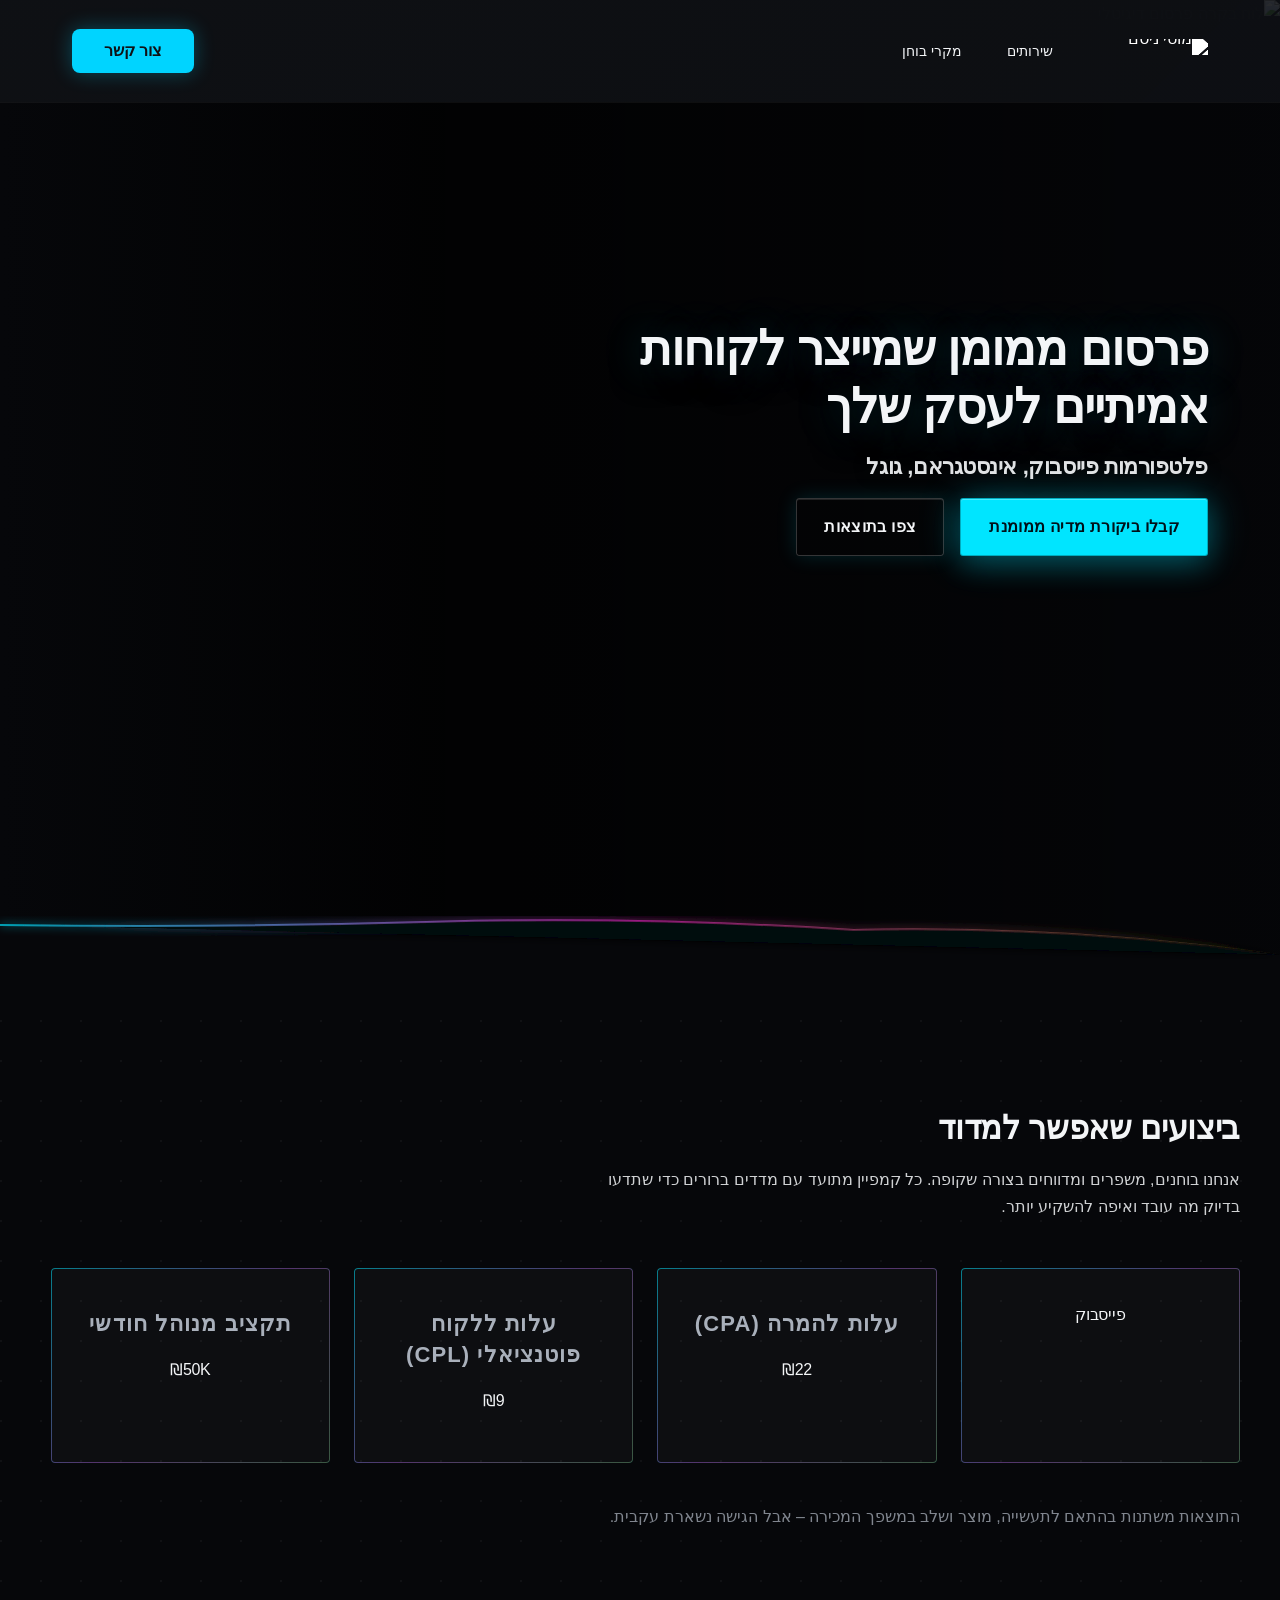
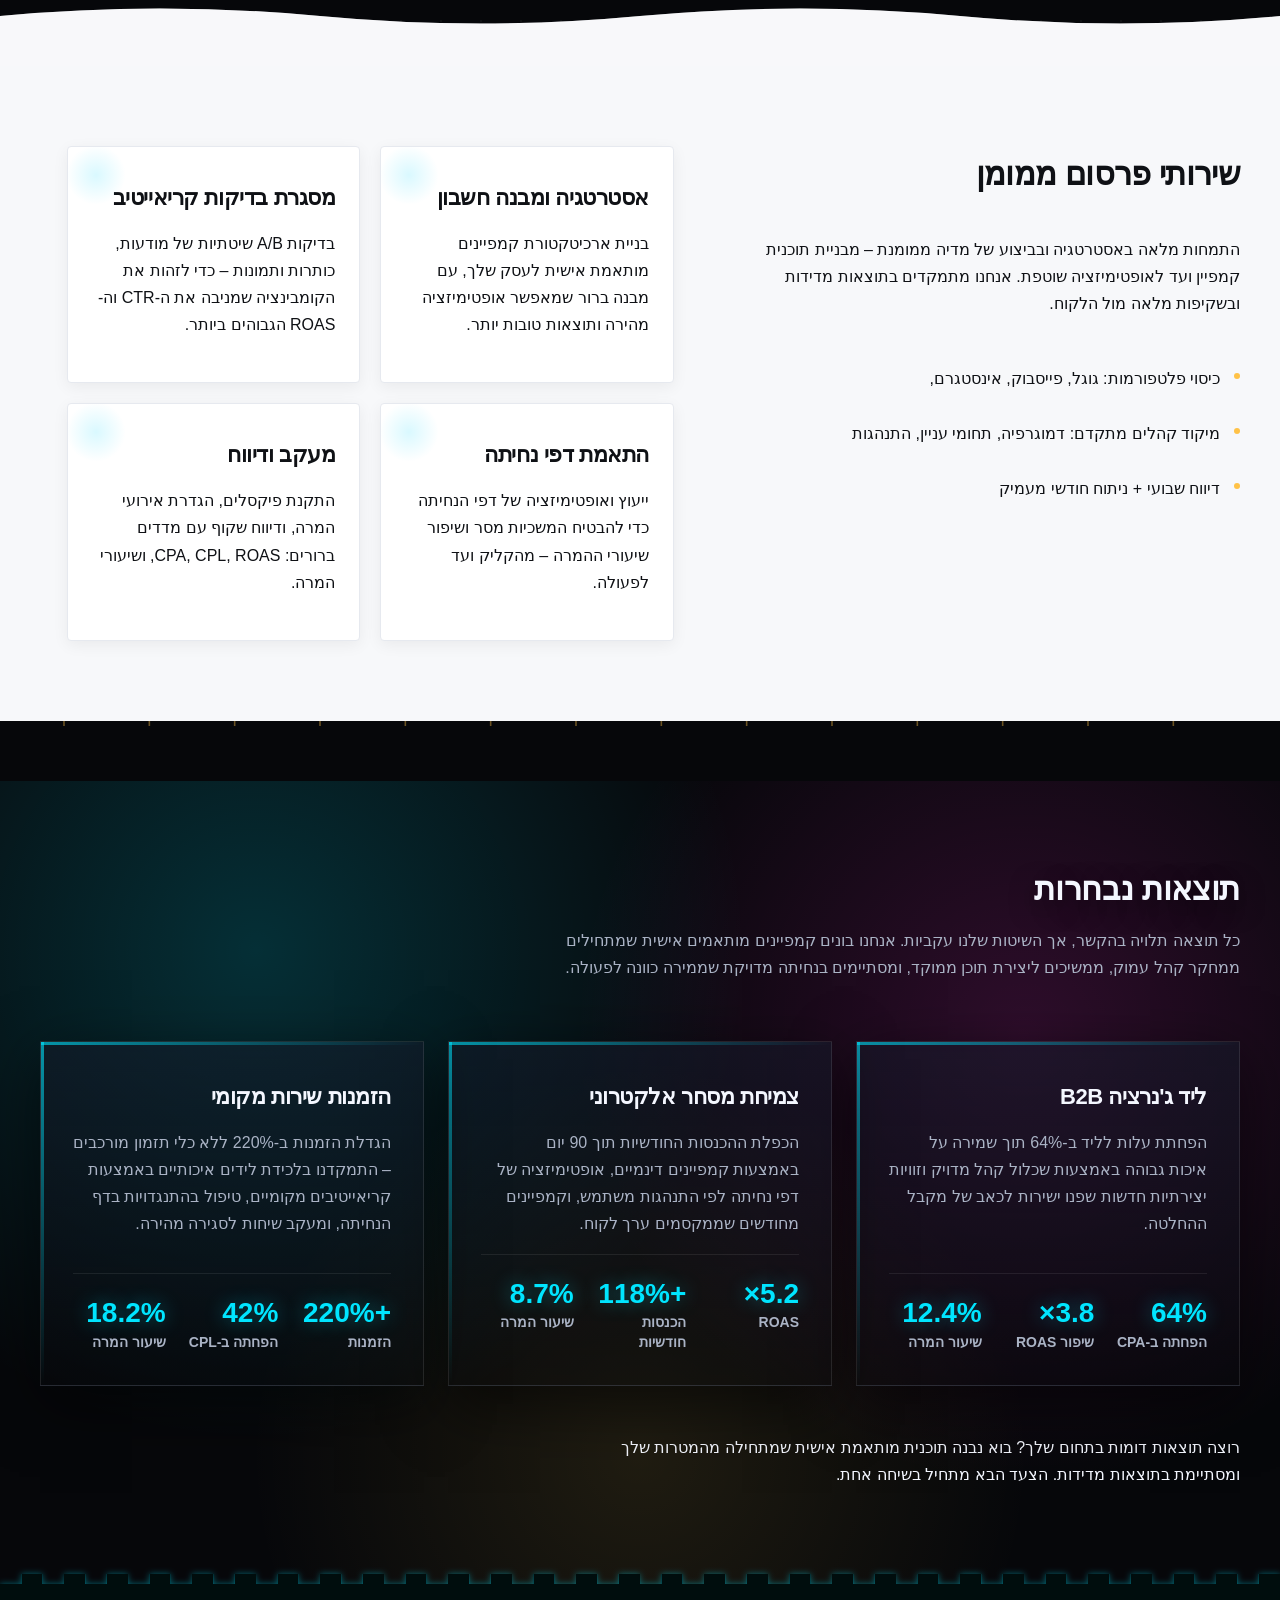
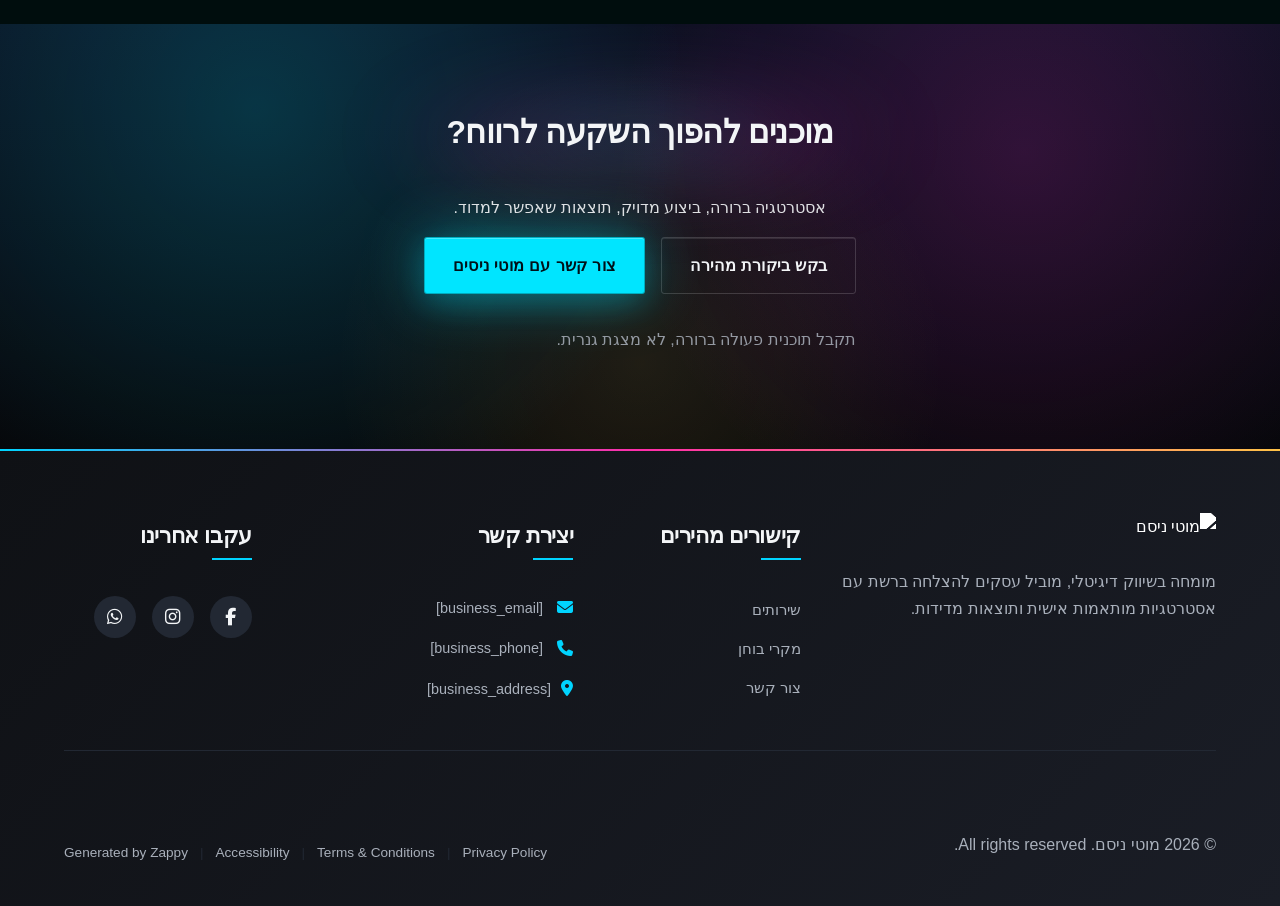
==== commit 75c6d216: "Background sync: Progressive GitHub Sync" ====
--- a/index.html
+++ b/index.html
@@ -292,16 +292,16 @@
 
   <nav class="navbar" dir="rtl">
   <button class="mobile-toggle" id="mobileToggle" aria-label="Menu">
-    <svg class="hamburger-icon" width="24" height="24" viewBox="0 0 24 24" fill="none">
+    <svg class="hamburger-icon" width="24" height="24" viewbox="0 0 24 24" fill="none">
       <path d="M3 12h18M3 6h18M3 18h18" stroke="currentColor" stroke-width="2" stroke-linecap="round"></path>
     </svg>
-    <svg class="close-icon" width="24" height="24" viewBox="0 0 24 24" fill="none" style="display:none;">
+    <svg class="close-icon" width="24" height="24" viewbox="0 0 24 24" fill="none" style="display:none;">
       <path d="M18 6L6 18M6 6l12 12" stroke="currentColor" stroke-width="2" stroke-linecap="round"></path>
     </svg>
   </button>
   
   <button class="phone-header-btn" aria-label="Call">
-    <svg width="20" height="20" viewBox="0 0 24 24" fill="currentColor">
+    <svg width="20" height="20" viewbox="0 0 24 24" fill="currentColor">
       <path d="M22 16.92v3a2 2 0 0 1-2.18 2 19.79 19.79 0 0 1-8.63-3.07 19.5 19.5 0 0 1-6-6 19.79 19.79 0 0 1-3.07-8.67A2 2 0 0 1 4.11 2h3a2 2 0 0 1 2 1.72 12.84 12.84 0 0 0 .7 2.81 2 2 0 0 1-.45 2.11L8.09 9.91a16 16 0 0 0 6 6l1.27-1.27a2 2 0 0 1 2.11-.45 12.84 12.84 0 0 0 2.81.7A2 2 0 0 1 22 16.92z"></path>
     </svg>
   </button>
@@ -346,19 +346,19 @@
   
   <!-- Bottom Diagonal Neon Cut Divider -->
   <div class="index-hero-divider-wrapper">
-    <svg aria-hidden="true" viewBox="0 0 1200 120" preserveAspectRatio="none" xmlns="http://www.w3.org/2000/svg">
+    <svg aria-hidden="true" viewbox="0 0 1200 120" preserveaspectratio="none" xmlns="http://www.w3.org/2000/svg">
       <defs>
-        <linearGradient id="index-hero-divider-gradient" x1="0%" y1="0%" x2="100%" y2="0%">
+        <lineargradient id="index-hero-divider-gradient" x1="0%" y1="0%" x2="100%" y2="0%">
           <stop offset="0%" style="stop-color:#00E5FF;stop-opacity:0.65"></stop>
           <stop offset="50%" style="stop-color:#FF2BD6;stop-opacity:0.45"></stop>
           <stop offset="100%" style="stop-color:rgba(255,210,74,0);stop-"></stop>
-        </linearGradient>
+        </lineargradient>
         <filter id="index-hero-divider-glow">
-          <feGaussianBlur stdDeviation="4" result="coloredBlur"></feGaussianBlur>
-          <feMerge>
-            <feMergeNode in="coloredBlur"></feMergeNode>
-            <feMergeNode in="SourceGraphic"></feMergeNode>
-          </feMerge>
+          <fegaussianblur stddeviation="4" result="coloredBlur"></fegaussianblur>
+          <femerge>
+            <femergenode in="coloredBlur"></femergenode>
+            <femergenode in="SourceGraphic"></femergenode>
+          </femerge>
         </filter>
       </defs>
       <path d="M0,120 L0,25 Q200,28 400,22 T800,30 Q1000,25 1200,55 L1200,120 Z" fill="#06070A"></path>
@@ -374,36 +374,31 @@
       <p class="index-stats-section__intro-text">אנחנו בוחנים, משפרים ומדווחים בצורה שקופה. כל קמפיין מתועד עם מדדים ברורים כדי שתדעו בדיוק מה עובד ואיפה להשקיע יותר.</p>
     </div>
 
-    <div class="index-stats-section__metrics-grid">
-      <div class="index-stats-section__metric-card">
-        <h3 class="index-stats-section__metric-label">ROAS ממוצע</h3>
-        <p class="index-stats-section__metric-value">3.8x</p>
-      </div>
-      <div class="index-stats-section__metric-card">
-        <h3 class="index-stats-section__metric-label">עלות להמרה (CPA)</h3>
-        <p class="index-stats-section__metric-value">₪22</p>
-      </div>
-      <div class="index-stats-section__metric-card">
-        <h3 class="index-stats-section__metric-label">עלות ללקוח פוטנציאלי (CPL)</h3>
-        <p class="index-stats-section__metric-value">₪9</p>
-      </div>
-      <div class="index-stats-section__metric-card">
-        <h3 class="index-stats-section__metric-label">תקציב מנוהל חודשי</h3>
-        <p class="index-stats-section__metric-value">₪50K</p>
-      </div>
-    </div>
+    <div class="index-stats-section__metrics-grid zappy-preserve-css-grid" style="display: grid; grid-template-columns: 279.333px 279.333px 279.333px 279.333px;" id="zappy-auto-grid-1772563512725-evmco7" data-zappy-auto-grid="true" data-original-item-width="279" data-original-gap="24px"><div class="index-stats-section__metric-card">
+        
+        <p class="index-stats-section__metric-value zappy-editable" style="">פייסבוק</p>
+      </div><div class="index-stats-section__metric-card">
+        <h3 class="index-stats-section__metric-label zappy-editable">עלות להמרה (CPA)</h3>
+        <p class="index-stats-section__metric-value zappy-editable">₪22</p>
+      </div><div class="index-stats-section__metric-card">
+        <h3 class="index-stats-section__metric-label zappy-editable">עלות ללקוח פוטנציאלי (CPL)</h3>
+        <p class="index-stats-section__metric-value zappy-editable">₪9</p>
+      </div><div class="index-stats-section__metric-card">
+        <h3 class="index-stats-section__metric-label zappy-editable">תקציב מנוהל חודשי</h3>
+        <p class="index-stats-section__metric-value zappy-editable">₪50K</p>
+      </div></div>
 
     <p class="index-stats-section__disclaimer">התוצאות משתנות בהתאם לתעשייה, מוצר ושלב במשפך המכירה – אבל הגישה נשארת עקבית.</p>
   </div>
 
   <div class="index-stats-section__divider-wrapper">
-    <svg aria-hidden="true" viewBox="0 0 1200 100" preserveAspectRatio="none" xmlns="http://www.w3.org/2000/svg">
+    <svg aria-hidden="true" viewbox="0 0 1200 100" preserveaspectratio="none" xmlns="http://www.w3.org/2000/svg">
       <defs>
-        <linearGradient id="stats-wave-glow" x1="0%" y1="0%" x2="100%" y2="0%">
+        <lineargradient id="stats-wave-glow" x1="0%" y1="0%" x2="100%" y2="0%">
           <stop offset="0%" style="stop-color:#00E5FF;stop-opacity:0.25"></stop>
           <stop offset="50%" style="stop-color:#FF2BD6;stop-opacity:0.20"></stop>
           <stop offset="100%" style="stop-color:#00E5FF;stop-opacity:0.25"></stop>
-        </linearGradient>
+        </lineargradient>
       </defs>
       <path d="M0,100 L0,50 Q150,35 300,50 T600,50 Q750,35 900,50 T1200,50 L1200,100 Z" fill="var(--bg-light)"></path>
       <path d="M0,100 L0,50 Q150,35 300,50 T600,50 Q750,35 900,50 T1200,50 L1200,100 Z" fill="var(--bg-light)" opacity="0.4"></path>
@@ -439,12 +434,12 @@
       </div>
     </div></div>
   <div class="index-services-divider-wrapper">
-    <svg aria-hidden="true" viewBox="0 0 1200 120" preserveAspectRatio="none" xmlns="http://www.w3.org/2000/svg">
+    <svg aria-hidden="true" viewbox="0 0 1200 120" preserveaspectratio="none" xmlns="http://www.w3.org/2000/svg">
       <defs>
-        <linearGradient id="index-services-gradient" x1="0%" y1="0%" x2="0%" y2="100%">
+        <lineargradient id="index-services-gradient" x1="0%" y1="0%" x2="0%" y2="100%">
           <stop offset="0%" style="stop-color:#F7F8FA;stop-opacity:1"></stop>
           <stop offset="100%" style="stop-color:#0F1115;stop-opacity:1"></stop>
-        </linearGradient>
+        </lineargradient>
       </defs>
       <path d="M0,120 L0,60 L1200,60 L1200,120 Z" fill="#06070A"></path>
       <g opacity="0.4">
@@ -539,16 +534,16 @@
   </div>
 
   <div class="index-case-studies-divider-wrapper">
-    <svg aria-hidden="true" viewBox="0 0 1200 60" preserveAspectRatio="none" xmlns="http://www.w3.org/2000/svg">
+    <svg aria-hidden="true" viewbox="0 0 1200 60" preserveaspectratio="none" xmlns="http://www.w3.org/2000/svg">
       <defs>
         <filter id="cyan-glow-case-studies" x="-50%" y="-50%" width="200%" height="200%">
-          <feGaussianBlur in="SourceGraphic" stdDeviation="3" result="blur"></feGaussianBlur>
-          <feFlood flood-color="#00E5FF" flood-opacity="0.4"></feFlood>
-          <feComposite in2="blur" operator="in" result="glow"></feComposite>
-          <feMerge>
-            <feMergeNode in="glow"></feMergeNode>
-            <feMergeNode in="SourceGraphic"></feMergeNode>
-          </feMerge>
+          <fegaussianblur in="SourceGraphic" stddeviation="3" result="blur"></fegaussianblur>
+          <feflood flood-color="#00E5FF" flood-opacity="0.4"></feflood>
+          <fecomposite in2="blur" operator="in" result="glow"></fecomposite>
+          <femerge>
+            <femergenode in="glow"></femergenode>
+            <femergenode in="SourceGraphic"></femergenode>
+          </femerge>
         </filter>
       </defs>
       <path d="M0,60 L0,20 L20,20 L20,10 L40,10 L40,20 L60,20 L60,10 L80,10 L80,20 L100,20 L100,10 L120,10 L120,20 L140,20 L140,10 L160,10 L160,20 L180,20 L180,10 L200,10 L200,20 L220,20 L220,10 L240,10 L240,20 L260,20 L260,10 L280,10 L280,20 L300,20 L300,10 L320,10 L320,20 L340,20 L340,10 L360,10 L360,20 L380,20 L380,10 L400,10 L400,20 L420,20 L420,10 L440,10 L440,20 L460,20 L460,10 L480,10 L480,20 L500,20 L500,10 L520,10 L520,20 L540,20 L540,10 L560,10 L560,20 L580,20 L580,10 L600,10 L600,20 L620,20 L620,10 L640,10 L640,20 L660,20 L660,10 L680,10 L680,20 L700,20 L700,10 L720,10 L720,20 L740,20 L740,10 L760,10 L760,20 L780,20 L780,10 L800,10 L800,20 L820,20 L820,10 L840,10 L840,20 L860,20 L860,10 L880,10 L880,20 L900,20 L900,10 L920,10 L920,20 L940,20 L940,10 L960,10 L960,20 L980,20 L980,10 L1000,10 L1000,20 L1020,20 L1020,10 L1040,10 L1040,20 L1060,20 L1060,10 L1080,10 L1080,20 L1100,20 L1100,10 L1120,10 L1120,20 L1140,20 L1140,10 L1160,10 L1160,20 L1180,20 L1180,10 L1200,10 L1200,60 Z" fill="#06070A" filter="url(#cyan-glow-case-studies)"></path>
